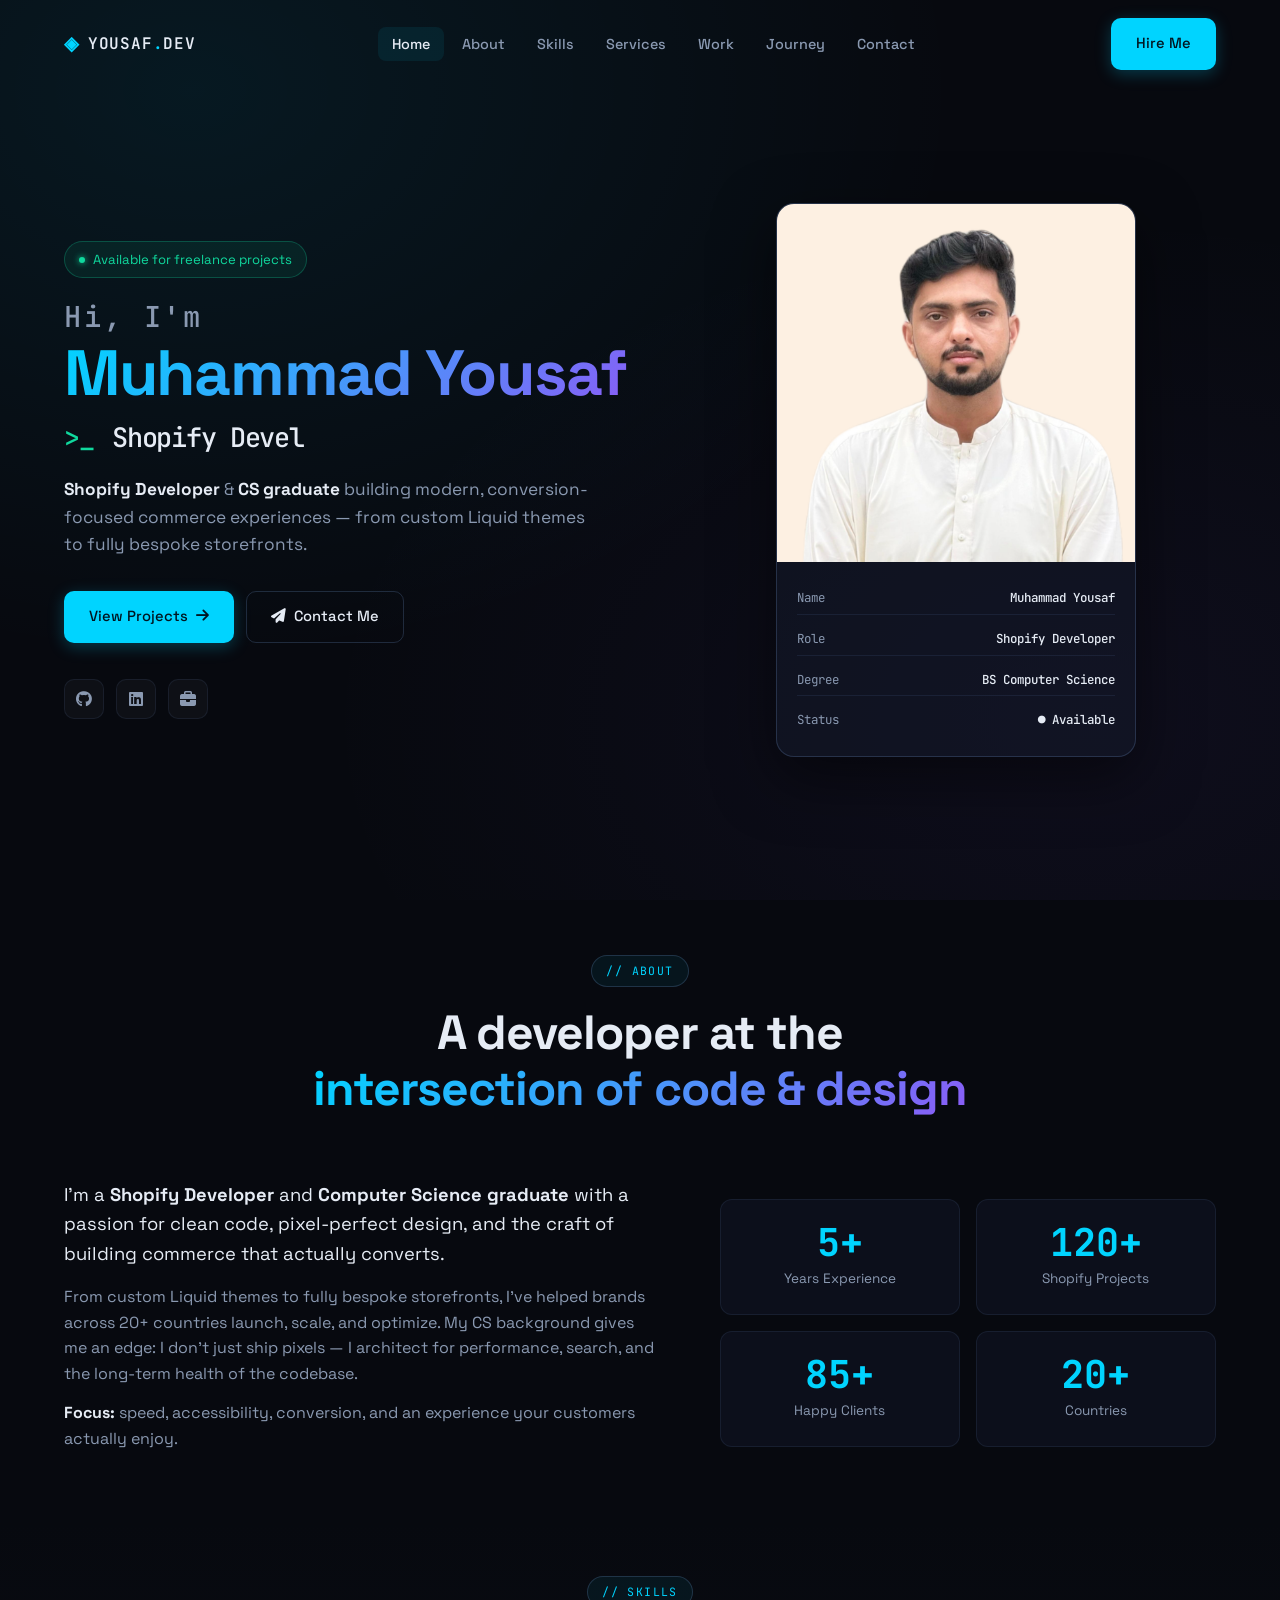
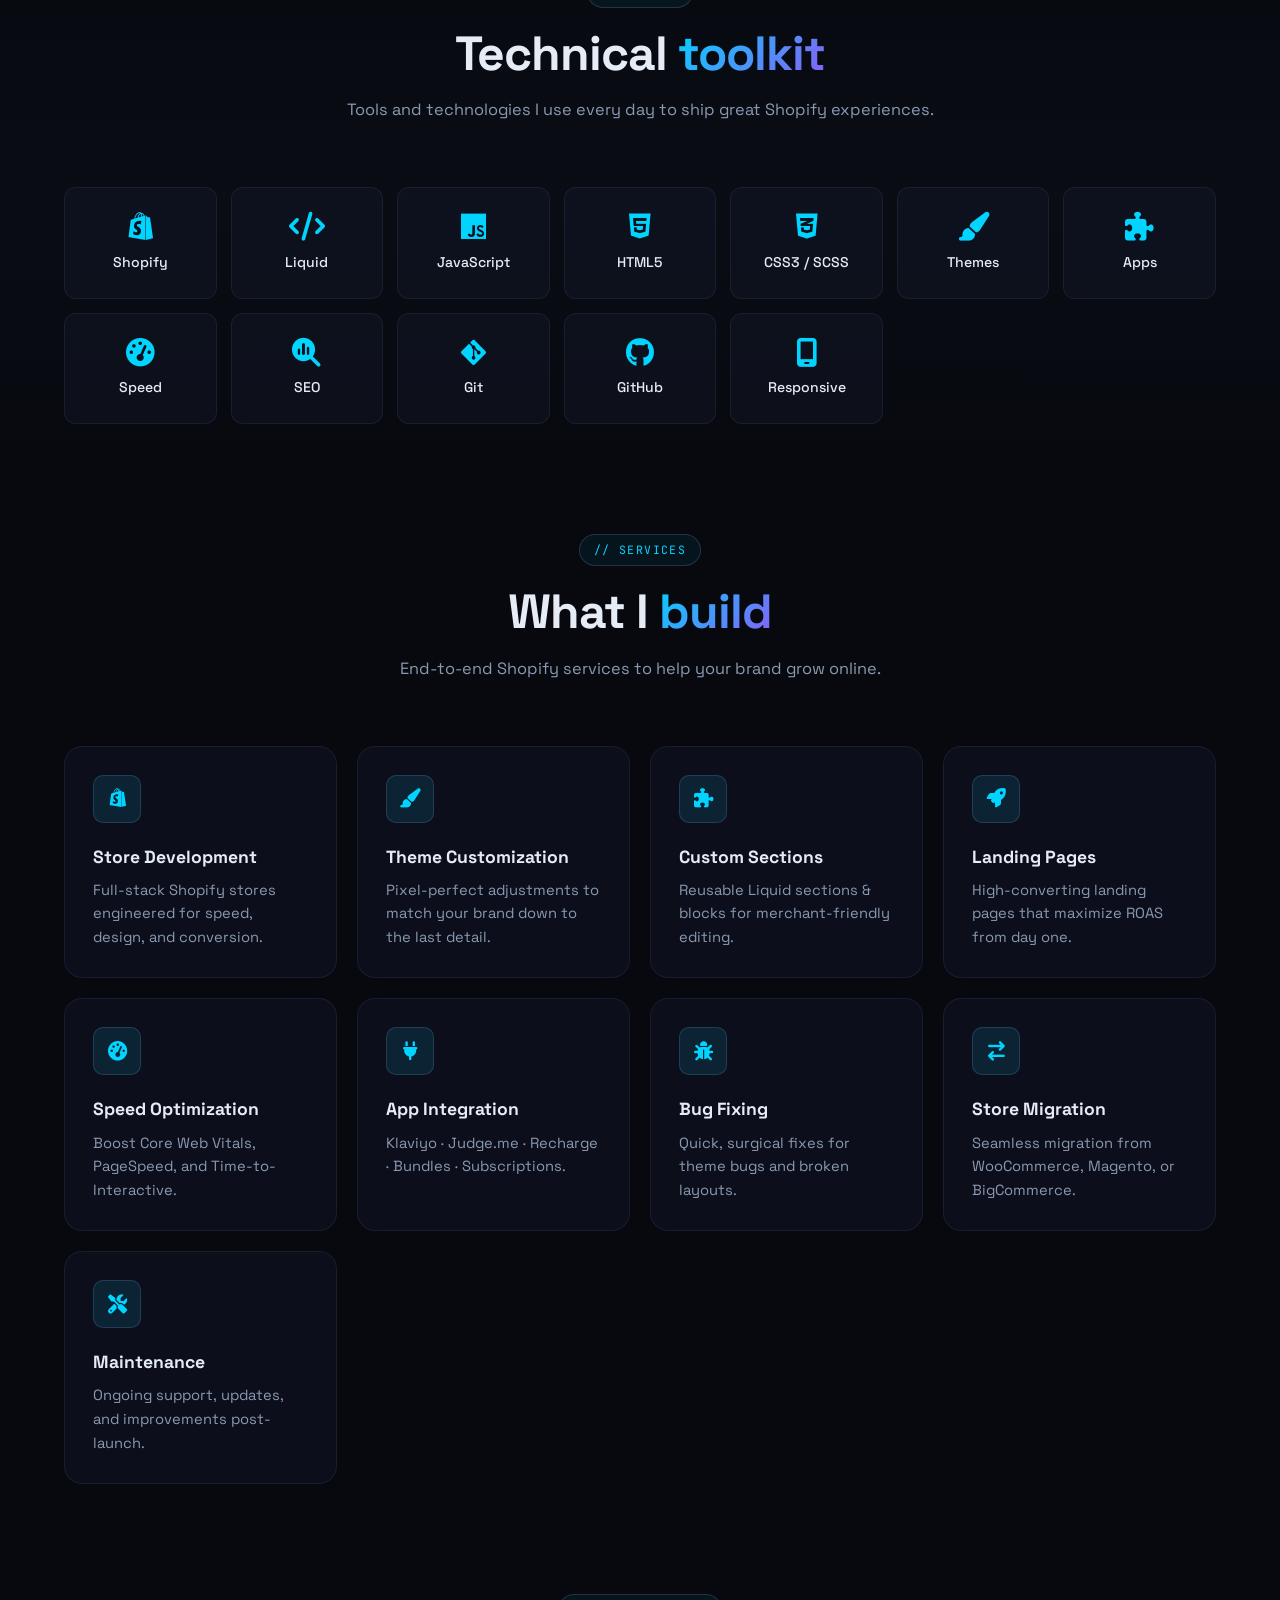
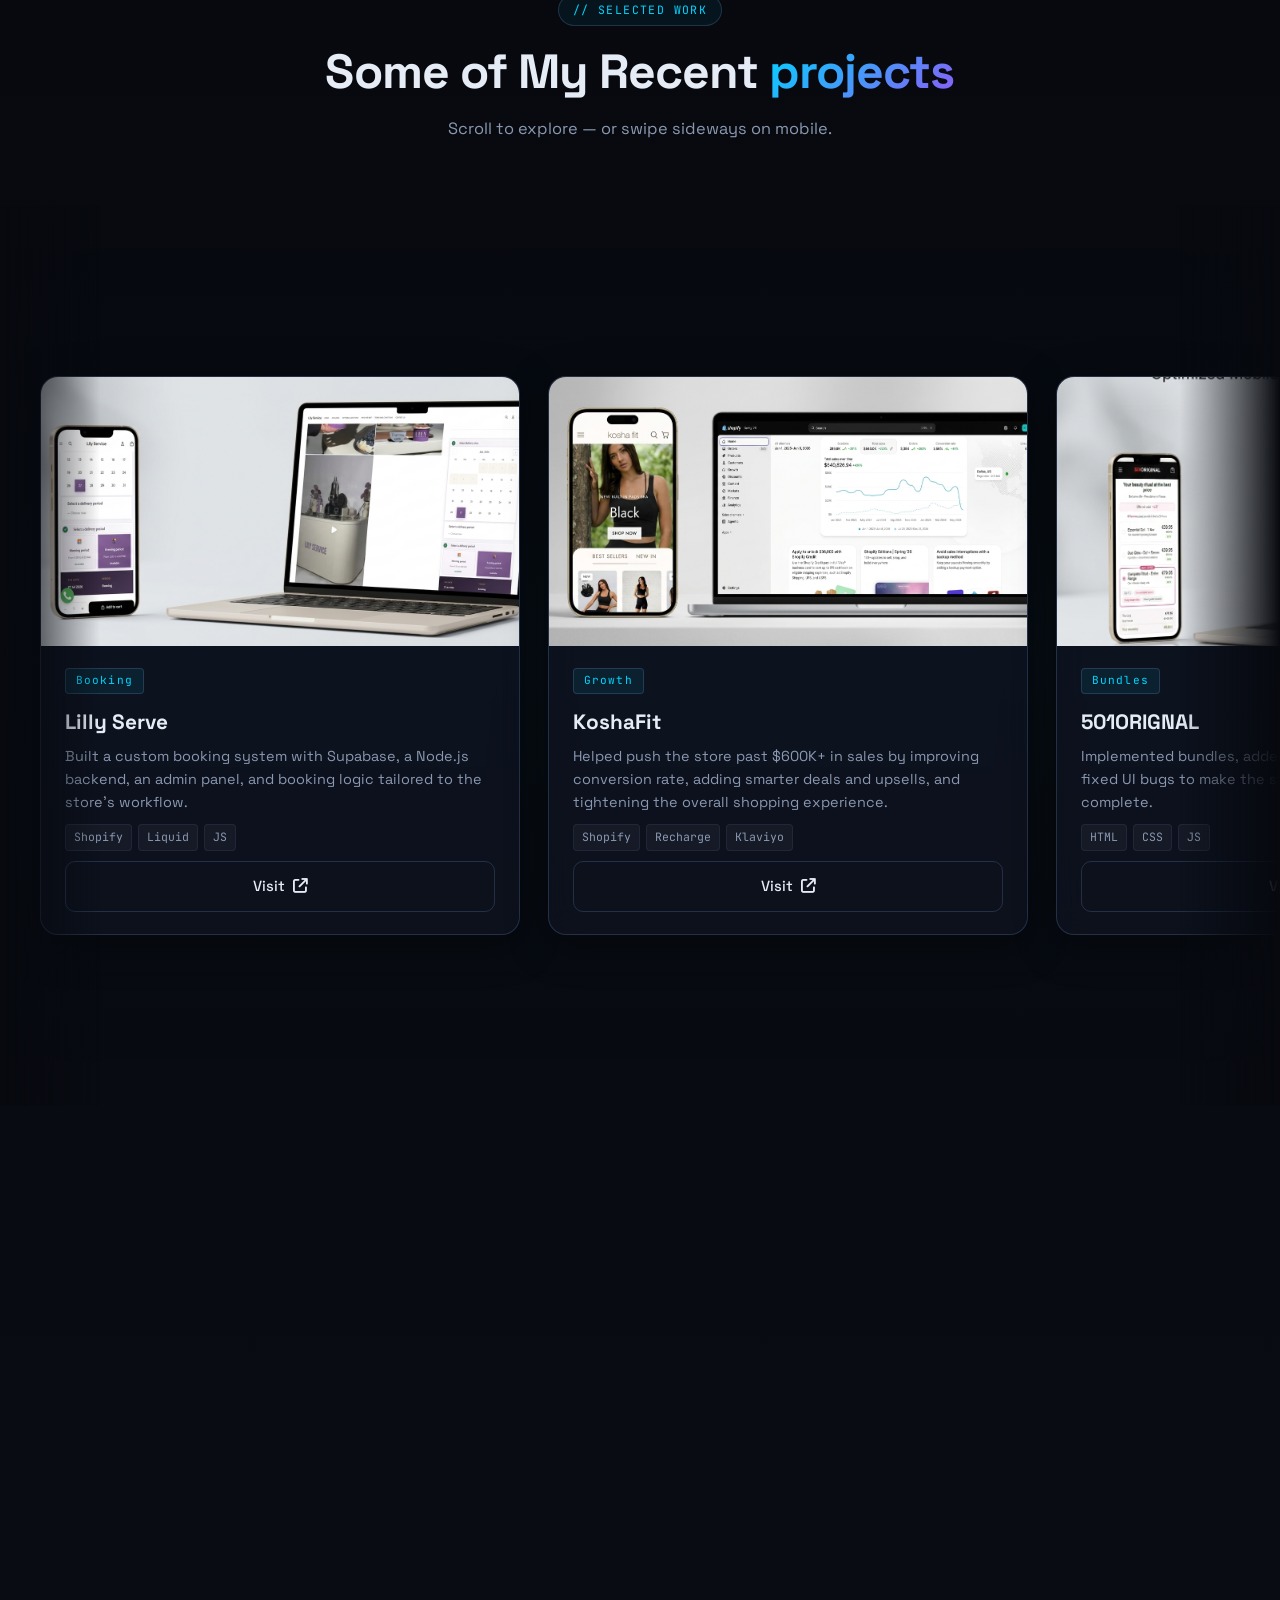
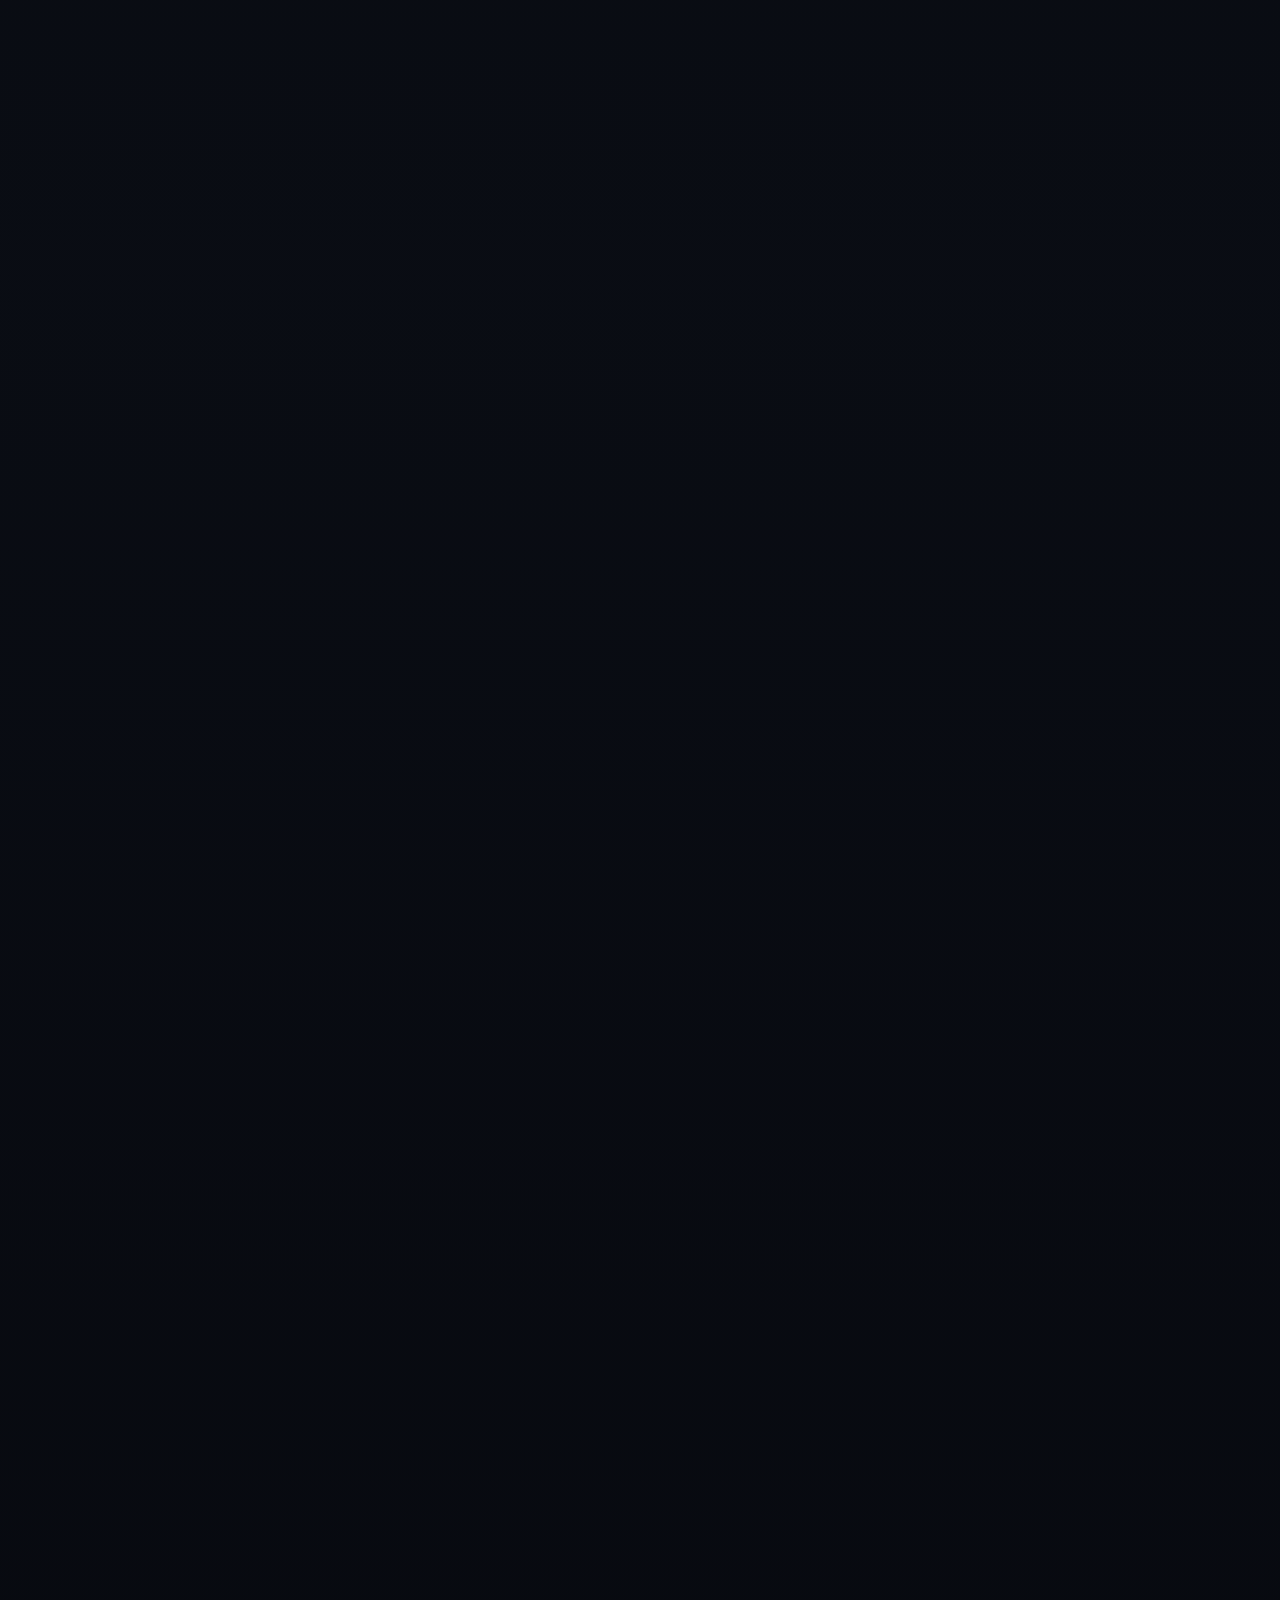
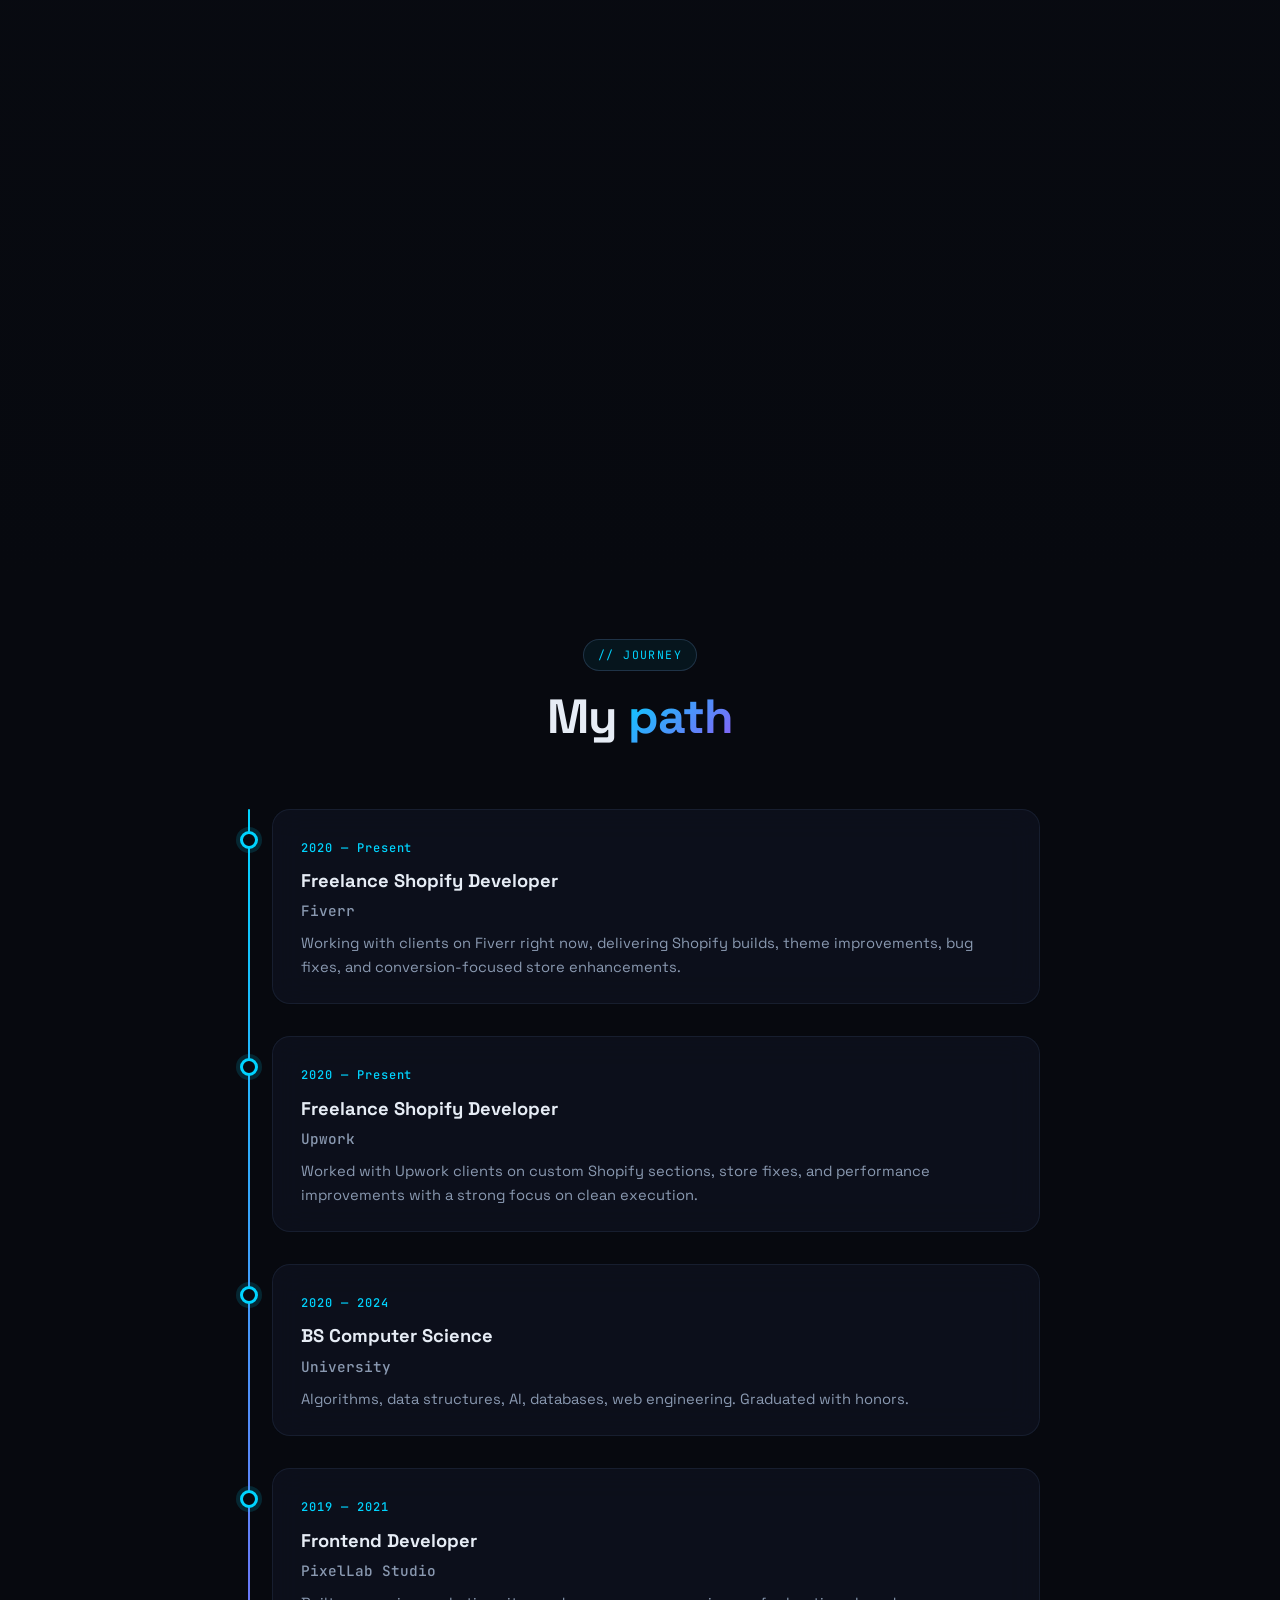
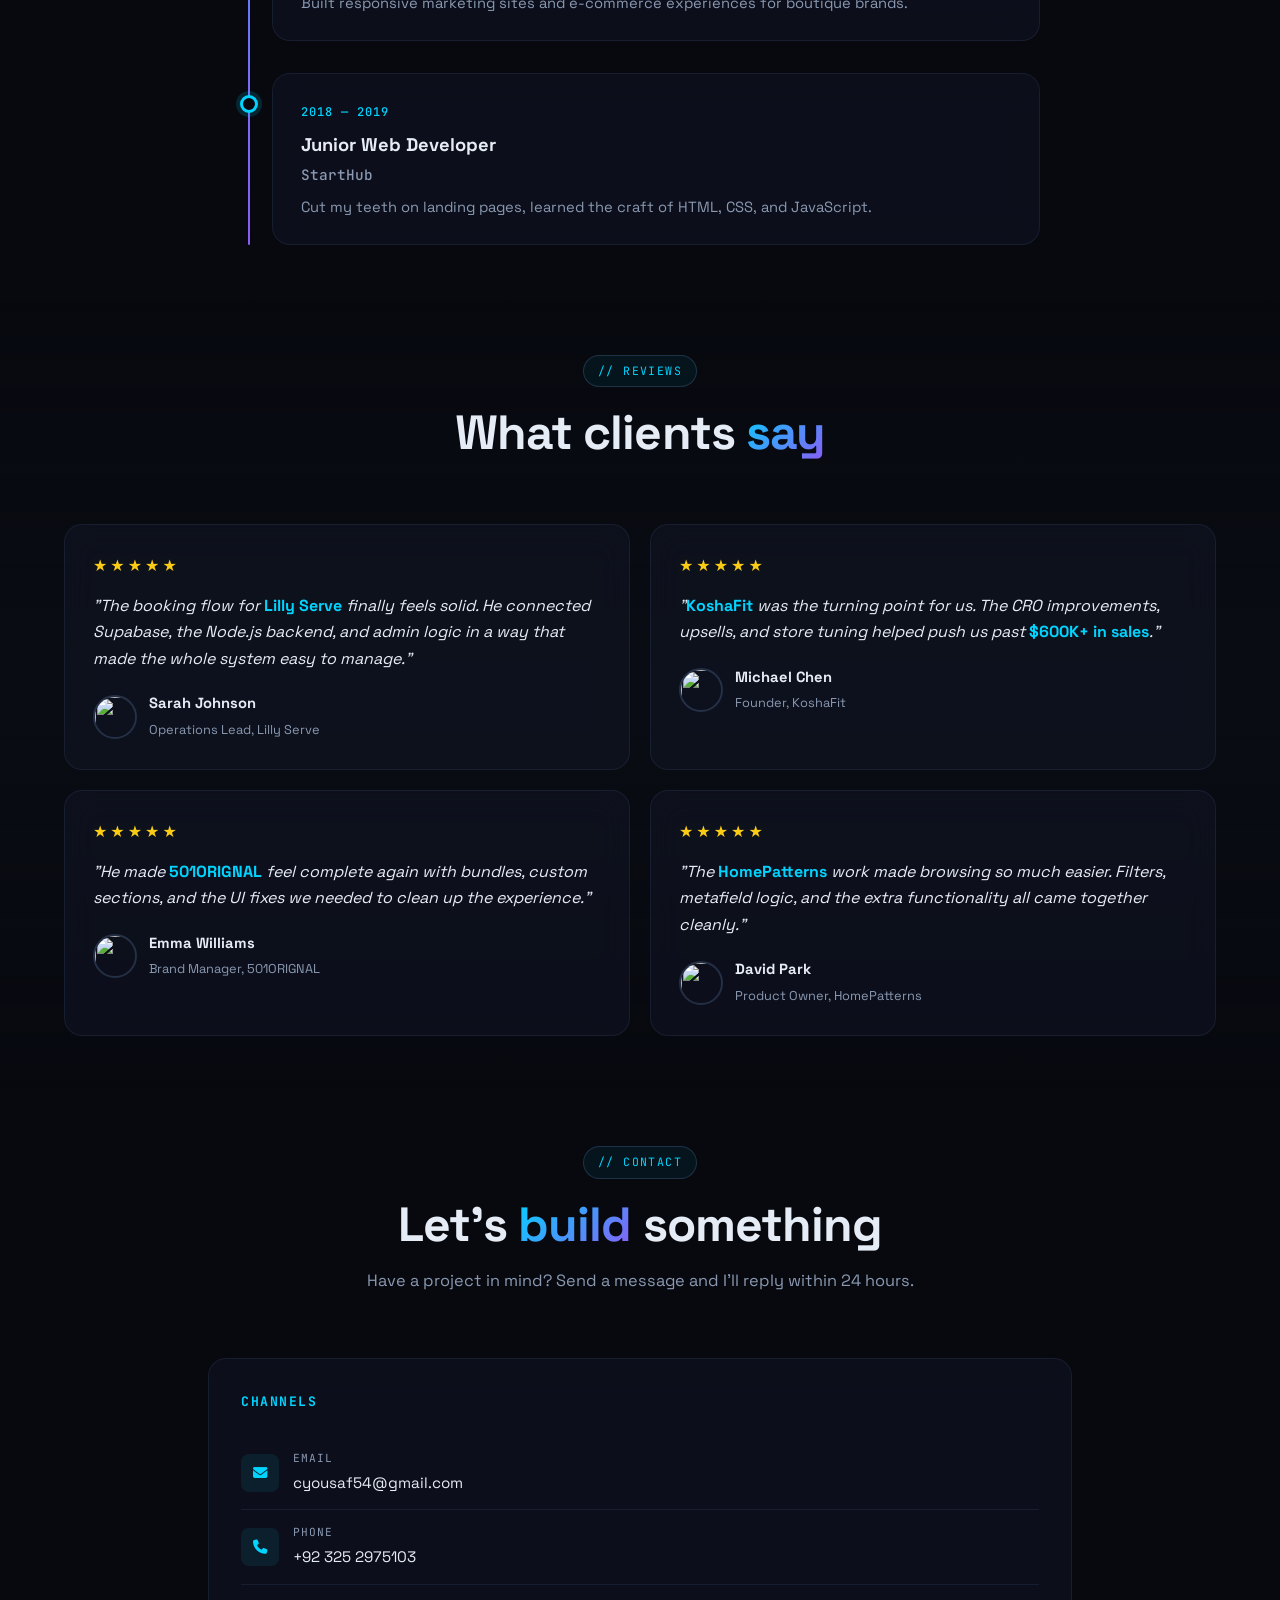
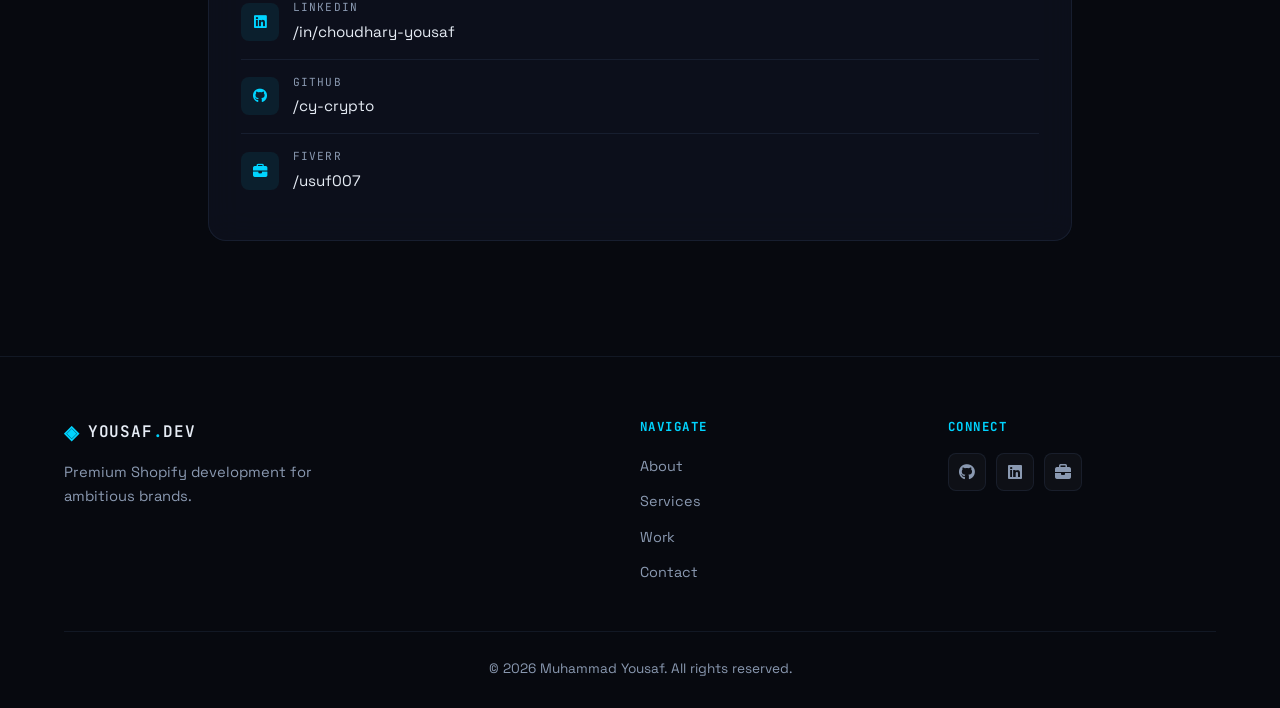
==== index.html @ 3dbdf940 "Initial portfolio site" ====
<!DOCTYPE html>
<html lang="en" data-theme="dark">
<head>
  <meta charset="UTF-8" />
  <meta name="viewport" content="width=device-width, initial-scale=1.0" />
  <meta name="theme-color" content="#07090f" />
  <meta name="description" content="Muhammad Yousaf — Shopify Developer & Computer Science graduate. Premium Shopify stores, custom themes, and conversion-focused commerce." />
  <title>Muhammad Yousaf — Shopify Developer</title>

  <link rel="preconnect" href="https://fonts.googleapis.com" />
  <link rel="preconnect" href="https://fonts.gstatic.com" crossorigin />
  <link rel="preconnect" href="https://cdnjs.cloudflare.com" crossorigin />

  <link href="https://fonts.googleapis.com/css2?family=Space+Grotesk:wght@400;500;600;700&family=JetBrains+Mono:wght@400;500&display=swap" rel="stylesheet" />
  <link rel="stylesheet" href="https://cdnjs.cloudflare.com/ajax/libs/font-awesome/6.5.1/css/all.min.css" />

  <link rel="stylesheet" href="style.css" />
</head>
<body>

  <!-- Loader -->
  <div class="loader" id="loader">
    <div class="loader-mark">◈</div>
  </div>

  <!-- Navbar -->
  <header class="navbar" id="navbar">
    <div class="container nav-container">
      <a href="#home" class="logo">
        <span class="logo-mark">◈</span>
        <span class="logo-text">YOUSAF<span class="logo-dot">.</span>DEV</span>
      </a>

      <nav>
        <ul class="nav-links" id="navLinks">
          <li><a href="#home" class="nav-link active">Home</a></li>
          <li><a href="#about" class="nav-link">About</a></li>
          <li><a href="#skills" class="nav-link">Skills</a></li>
          <li><a href="#services" class="nav-link">Services</a></li>
          <li><a href="#work" class="nav-link">Work</a></li>
          <li><a href="#journey" class="nav-link">Journey</a></li>
          <li><a href="#contact" class="nav-link">Contact</a></li>
        </ul>
      </nav>

      <div class="nav-actions">
        <a href="#contact" class="btn btn-primary hide-mobile">Hire Me</a>
        <button class="hamburger" id="hamburger" aria-label="Toggle menu">
          <span></span><span></span><span></span>
        </button>
      </div>
    </div>
  </header>

  <!-- Hero -->
  <section class="hero" id="home">
    <div class="container hero-grid">
      <div class="hero-content">
        <span class="chip">
          <span class="pulse-dot"></span> Available for freelance projects
        </span>

        <h1 class="hero-title">
          <span class="hero-eyebrow">Hi, I'm</span>
          <span class="hero-name gradient-text">Muhammad Yousaf</span>
          <span class="hero-typed">
            <span class="typed-prefix">&gt;_</span>
            <span id="typed" class="typed"></span>
          </span>
        </h1>

        <p class="hero-desc">
          <strong>Shopify Developer</strong> &amp; <strong>CS graduate</strong> building
          modern, conversion-focused commerce experiences — from custom Liquid themes
          to fully bespoke storefronts.
        </p>

        <div class="hero-buttons">
          <a href="#work" class="btn btn-primary">
            View Projects <i class="fas fa-arrow-right"></i>
          </a>
          <a href="#contact" class="btn btn-ghost">
            <i class="fas fa-paper-plane"></i> Contact Me
          </a>
        </div>

        <div class="hero-socials">
          <a href="https://github.com/cy-crypto" target="_blank" rel="noopener" aria-label="GitHub"><i class="fab fa-github"></i></a>
          <a href="https://www.linkedin.com/in/choudhary-yousaf/" target="_blank" rel="noopener" aria-label="LinkedIn"><i class="fab fa-linkedin"></i></a>
          <a href="https://www.fiverr.com/users/usuf007/" target="_blank" rel="noopener" aria-label="Fiverr"><i class="fas fa-briefcase"></i></a>
        </div>
      </div>

      <div class="hero-visual">
        <div class="hero-card">
          <div class="hero-card-frame">
            <img src="./profile-pic (1).png" alt="Muhammad Yousaf" />
          </div>
          <div class="hero-card-data">
            <div class="data-row"><span>Name</span><span>Muhammad Yousaf</span></div>
            <div class="data-row"><span>Role</span><span>Shopify Developer</span></div>
            <div class="data-row"><span>Degree</span><span>BS Computer Science</span></div>
            <div class="data-row"><span>Status</span><span class="text-accent">● Available</span></div>
          </div>
        </div>
      </div>
    </div>
  </section>

  <!-- About -->
  <section class="section" id="about">
    <div class="container">
      <div class="section-head reveal">
        <span class="eyebrow">// About</span>
        <h2 class="section-title">A developer at the<br><span class="gradient-text">intersection of code &amp; design</span></h2>
      </div>

      <div class="about-grid">
        <div class="about-content reveal">
          <p class="lead">
            I'm a <strong>Shopify Developer</strong> and <strong>Computer Science graduate</strong>
            with a passion for clean code, pixel-perfect design, and the craft of building
            commerce that actually converts.
          </p>
          <p>
            From custom Liquid themes to fully bespoke storefronts, I've helped brands
            across 20+ countries launch, scale, and optimize. My CS background gives me
            an edge: I don't just ship pixels — I architect for performance, search,
            and the long-term health of the codebase.
          </p>
          <p>
            <strong>Focus:</strong> speed, accessibility, conversion, and an experience
            your customers actually enjoy.
          </p>
        </div>

        <div class="about-stats reveal">
          <div class="stat-card">
            <div class="stat-num"><span class="counter" data-target="5">0</span>+</div>
            <div class="stat-label">Years Experience</div>
          </div>
          <div class="stat-card">
            <div class="stat-num"><span class="counter" data-target="120">0</span>+</div>
            <div class="stat-label">Shopify Projects</div>
          </div>
          <div class="stat-card">
            <div class="stat-num"><span class="counter" data-target="85">0</span>+</div>
            <div class="stat-label">Happy Clients</div>
          </div>
          <div class="stat-card">
            <div class="stat-num"><span class="counter" data-target="20">0</span>+</div>
            <div class="stat-label">Countries</div>
          </div>
        </div>
      </div>
    </div>
  </section>

  <!-- Skills -->
  <section class="section section-alt" id="skills">
    <div class="container">
      <div class="section-head reveal">
        <span class="eyebrow">// Skills</span>
        <h2 class="section-title">Technical <span class="gradient-text">toolkit</span></h2>
        <p class="section-sub">Tools and technologies I use every day to ship great Shopify experiences.</p>
      </div>

      <div class="skills-grid">
        <div class="skill-card reveal"><i class="fab fa-shopify"></i><span>Shopify</span></div>
        <div class="skill-card reveal"><i class="fas fa-code"></i><span>Liquid</span></div>
        <div class="skill-card reveal"><i class="fab fa-js"></i><span>JavaScript</span></div>
        <div class="skill-card reveal"><i class="fab fa-html5"></i><span>HTML5</span></div>
        <div class="skill-card reveal"><i class="fab fa-css3-alt"></i><span>CSS3 / SCSS</span></div>
        <div class="skill-card reveal"><i class="fas fa-paintbrush"></i><span>Themes</span></div>
        <div class="skill-card reveal"><i class="fas fa-puzzle-piece"></i><span>Apps</span></div>
        <div class="skill-card reveal"><i class="fas fa-gauge-high"></i><span>Speed</span></div>
        <div class="skill-card reveal"><i class="fas fa-magnifying-glass-chart"></i><span>SEO</span></div>
        <div class="skill-card reveal"><i class="fab fa-git-alt"></i><span>Git</span></div>
        <div class="skill-card reveal"><i class="fab fa-github"></i><span>GitHub</span></div>
        <div class="skill-card reveal"><i class="fas fa-mobile-screen"></i><span>Responsive</span></div>
      </div>
    </div>
  </section>

  <!-- Services -->
  <section class="section" id="services">
    <div class="container">
      <div class="section-head reveal">
        <span class="eyebrow">// Services</span>
        <h2 class="section-title">What I <span class="gradient-text">build</span></h2>
        <p class="section-sub">End-to-end Shopify services to help your brand grow online.</p>
      </div>

      <div class="services-grid">
        <div class="service-card glass-card reveal">
          <div class="service-icon"><i class="fab fa-shopify"></i></div>
          <h3>Store Development</h3>
          <p>Full-stack Shopify stores engineered for speed, design, and conversion.</p>
        </div>
        <div class="service-card glass-card reveal">
          <div class="service-icon"><i class="fas fa-paintbrush"></i></div>
          <h3>Theme Customization</h3>
          <p>Pixel-perfect adjustments to match your brand down to the last detail.</p>
        </div>
        <div class="service-card glass-card reveal">
          <div class="service-icon"><i class="fas fa-puzzle-piece"></i></div>
          <h3>Custom Sections</h3>
          <p>Reusable Liquid sections &amp; blocks for merchant-friendly editing.</p>
        </div>
        <div class="service-card glass-card reveal">
          <div class="service-icon"><i class="fas fa-rocket"></i></div>
          <h3>Landing Pages</h3>
          <p>High-converting landing pages that maximize ROAS from day one.</p>
        </div>
        <div class="service-card glass-card reveal">
          <div class="service-icon"><i class="fas fa-gauge-high"></i></div>
          <h3>Speed Optimization</h3>
          <p>Boost Core Web Vitals, PageSpeed, and Time-to-Interactive.</p>
        </div>
        <div class="service-card glass-card reveal">
          <div class="service-icon"><i class="fas fa-plug"></i></div>
          <h3>App Integration</h3>
          <p>Klaviyo · Judge.me · Recharge · Bundles · Subscriptions.</p>
        </div>
        <div class="service-card glass-card reveal">
          <div class="service-icon"><i class="fas fa-bug"></i></div>
          <h3>Bug Fixing</h3>
          <p>Quick, surgical fixes for theme bugs and broken layouts.</p>
        </div>
        <div class="service-card glass-card reveal">
          <div class="service-icon"><i class="fas fa-arrow-right-arrow-left"></i></div>
          <h3>Store Migration</h3>
          <p>Seamless migration from WooCommerce, Magento, or BigCommerce.</p>
        </div>
        <div class="service-card glass-card reveal">
          <div class="service-icon"><i class="fas fa-screwdriver-wrench"></i></div>
          <h3>Maintenance</h3>
          <p>Ongoing support, updates, and improvements post-launch.</p>
        </div>
      </div>
    </div>
  </section>

  <!-- Work — pinned horizontal scroll -->
  <section class="section section-alt work-section" id="work">
    <div class="container">
      <div class="section-head reveal">
        <span class="eyebrow">// Selected Work</span>
        <h2 class="section-title"> Some of My Recent <span class="gradient-text">projects</span></h2>
        <p class="section-sub">Scroll to explore — or swipe sideways on mobile.</p>
      </div>
    </div>

    <div class="work-pin" id="workPin">
      <div class="work-track" id="workTrack">
        <article class="work-card">
          <div class="work-media">
            <img src="./Lilly Serve.png" alt="Lilly Serve" />
          </div>
          <div class="work-meta">
            <span class="work-tag">Booking</span>
            <h3>Lilly Serve</h3>
            <p>Built a custom booking system with Supabase, a Node.js backend, an admin panel, and booking logic tailored to the store's workflow.</p>
            <div class="work-stack"><span>Shopify</span><span>Liquid</span><span>JS</span></div>
            <a href="#" class="btn btn-ghost btn-full">Visit <i class="fas fa-arrow-up-right-from-square" aria-hidden="true"></i></a>
          </div>
        </article>

        <article class="work-card">
          <div class="work-media">
            <img src="./KoshaFit.png" alt="KoshaFit" />
          </div>
          <div class="work-meta">
            <span class="work-tag">Growth</span>
            <h3>KoshaFit</h3>
            <p>Helped push the store past $600K+ in sales by improving conversion rate, adding smarter deals and upsells, and tightening the overall shopping experience.</p>
            <div class="work-stack"><span>Shopify</span><span>Recharge</span><span>Klaviyo</span></div>
            <a href="#" class="btn btn-ghost btn-full">Visit <i class="fas fa-arrow-up-right-from-square" aria-hidden="true"></i></a>
          </div>
        </article>

        <article class="work-card">
          <div class="work-media">
            <img src="./501ORIGNAL.png" alt="501ORIGNAL" />
          </div>
          <div class="work-meta">
            <span class="work-tag">Bundles</span>
            <h3>501ORIGNAL</h3>
            <p>Implemented bundles, added a few custom sections, and fixed UI bugs to make the store feel more polished and complete.</p>
            <div class="work-stack"><span>HTML</span><span>CSS</span><span>JS</span></div>
            <a href="#" class="btn btn-ghost btn-full">Visit <i class="fas fa-arrow-up-right-from-square" aria-hidden="true"></i></a>
          </div>
        </article>

        <article class="work-card">
          <div class="work-media">
            <img src="./Cando.png" alt="Cando" />
          </div>
          <div class="work-meta">
            <span class="work-tag">Fixes</span>
            <h3>Cando</h3>
            <p>Fixed functionality bugs across the store and cleaned up the experience so the site behaved properly from page to page.</p>
            <div class="work-stack"><span>Shopify</span><span>Liquid</span><span>SCSS</span></div>
            <a href="#" class="btn btn-ghost btn-full">Visit <i class="fas fa-arrow-up-right-from-square" aria-hidden="true"></i></a>
          </div>
        </article>

        <article class="work-card">
          <div class="work-media">
            <img src="./HIDR.png" alt="HIDR" />
          </div>
          <div class="work-meta">
            <span class="work-tag">Store Design</span>
            <h3>HIDR</h3>
            <p>Designed the complete store from the ground up, focusing on structure, visual balance, and a clean shopping flow.</p>
            <div class="work-stack"><span>HTML</span><span>CSS</span><span>GSAP</span></div>
            <a href="#" class="btn btn-ghost btn-full">Visit <i class="fas fa-arrow-up-right-from-square" aria-hidden="true"></i></a>
          </div>
        </article>

        <article class="work-card">
          <div class="work-media">
            <img src="./HomePatterns.png" alt="HomePatterns" />
          </div>
          <div class="work-meta">
            <span class="work-tag">Metafields</span>
            <h3>HomePatterns</h3>
            <p>Added filters, custom metafield-driven logic, and extra functionality to make browsing easier and the storefront more useful.</p>
            <div class="work-stack"><span>Shopify</span><span>Liquid</span><span>Alpine</span></div>
            <a href="#" class="btn btn-ghost btn-full">Visit <i class="fas fa-arrow-up-right-from-square" aria-hidden="true"></i></a>
          </div>
        </article>
      </div>
    </div>
  </section>

  <!-- Journey -->
  <section class="section" id="journey">
    <div class="container">
      <div class="section-head reveal">
        <span class="eyebrow">// Journey</span>
        <h2 class="section-title">My <span class="gradient-text">path</span></h2>
      </div>

      <div class="timeline">
        <div class="timeline-track" aria-hidden="true"></div>

        <div class="timeline-item reveal">
          <div class="timeline-dot"></div>
          <div class="timeline-content">
            <span class="timeline-date">2020 — Present</span>
            <h3>Freelance Shopify Developer</h3>
            <h4>Fiverr</h4>
            <p>Working with clients on Fiverr right now, delivering Shopify builds, theme improvements, bug fixes, and conversion-focused store enhancements.</p>
          </div>
        </div>

        <div class="timeline-item reveal">
          <div class="timeline-dot"></div>
          <div class="timeline-content">
            <span class="timeline-date">2020 — Present</span>
            <h3>Freelance Shopify Developer</h3>
            <h4>Upwork</h4>
            <p>Worked with Upwork clients on custom Shopify sections, store fixes, and performance improvements with a strong focus on clean execution.</p>
          </div>
        </div>

        <div class="timeline-item reveal">
          <div class="timeline-dot"></div>
          <div class="timeline-content">
            <span class="timeline-date">2020 — 2024</span>
            <h3>BS Computer Science</h3>
            <h4>University</h4>
            <p>Algorithms, data structures, AI, databases, web engineering. Graduated with honors.</p>
          </div>
        </div>

        <div class="timeline-item reveal">
          <div class="timeline-dot"></div>
          <div class="timeline-content">
            <span class="timeline-date">2019 — 2021</span>
            <h3>Frontend Developer</h3>
            <h4>PixelLab Studio</h4>
            <p>Built responsive marketing sites and e-commerce experiences for boutique brands.</p>
          </div>
        </div>

        <div class="timeline-item reveal">
          <div class="timeline-dot"></div>
          <div class="timeline-content">
            <span class="timeline-date">2018 — 2019</span>
            <h3>Junior Web Developer</h3>
            <h4>StartHub</h4>
            <p>Cut my teeth on landing pages, learned the craft of HTML, CSS, and JavaScript.</p>
          </div>
        </div>
      </div>
    </div>
  </section>

  <!-- Reviews -->
  <section class="section section-alt" id="reviews">
    <div class="container">
      <div class="section-head reveal">
        <span class="eyebrow">// Reviews</span>
        <h2 class="section-title">What clients <span class="gradient-text">say</span></h2>
      </div>

      <div class="reviews-grid">
        <div class="review-card glass-card reveal">
          <div class="review-stars">★★★★★</div>
          <p>"The booking flow for <strong>Lilly Serve</strong> finally feels solid. He connected Supabase, the Node.js backend, and admin logic in a way that made the whole system easy to manage."</p>
          <div class="review-author">
            <img src="https://i.pravatar.cc/100?img=12" alt="" />
            <div><strong>Sarah Johnson</strong><span>Operations Lead, Lilly Serve</span></div>
          </div>
        </div>

        <div class="review-card glass-card reveal">
          <div class="review-stars">★★★★★</div>
          <p>"<strong>KoshaFit</strong> was the turning point for us. The CRO improvements, upsells, and store tuning helped push us past <strong>$600K+ in sales</strong>."</p>
          <div class="review-author">
            <img src="https://i.pravatar.cc/100?img=32" alt="" />
            <div><strong>Michael Chen</strong><span>Founder, KoshaFit</span></div>
          </div>
        </div>

        <div class="review-card glass-card reveal">
          <div class="review-stars">★★★★★</div>
          <p>"He made <strong>501ORIGNAL</strong> feel complete again with bundles, custom sections, and the UI fixes we needed to clean up the experience."</p>
          <div class="review-author">
            <img src="https://i.pravatar.cc/100?img=47" alt="" />
            <div><strong>Emma Williams</strong><span>Brand Manager, 501ORIGNAL</span></div>
          </div>
        </div>

        <div class="review-card glass-card reveal">
          <div class="review-stars">★★★★★</div>
          <p>"The <strong>HomePatterns</strong> work made browsing so much easier. Filters, metafield logic, and the extra functionality all came together cleanly."</p>
          <div class="review-author">
            <img src="https://i.pravatar.cc/100?img=68" alt="" />
            <div><strong>David Park</strong><span>Product Owner, HomePatterns</span></div>
          </div>
        </div>
      </div>
    </div>
  </section>

  <!-- Contact -->
  <section class="section" id="contact">
    <div class="container">
      <div class="section-head reveal">
        <span class="eyebrow">// Contact</span>
        <h2 class="section-title">Let's <span class="gradient-text">build</span> something</h2>
        <p class="section-sub">Have a project in mind? Send a message and I'll reply within 24 hours.</p>
      </div>

      <div class="contact-grid">
        <div class="contact-info glass-card reveal">
          <h3>Channels</h3>
          <ul class="contact-list">
            <li>
              <i class="fas fa-envelope"></i>
              <div><span>Email</span><a href="mailto:cyousaf54@gmail.com">cyousaf54@gmail.com</a></div>
            </li>
            <li>
              <i class="fas fa-phone"></i>
              <div><span>Phone</span><a href="tel:+923252975103">+92 325 2975103</a></div>
            </li>
            <li>
              <i class="fab fa-linkedin"></i>
              <div><span>LinkedIn</span><a href="https://www.linkedin.com/in/choudhary-yousaf/" target="_blank" rel="noopener">/in/choudhary-yousaf</a></div>
            </li>
            <li>
              <i class="fab fa-github"></i>
              <div><span>GitHub</span><a href="https://github.com/cy-crypto" target="_blank" rel="noopener">/cy-crypto</a></div>
            </li>
            <li>
              <i class="fas fa-briefcase"></i>
              <div><span>Fiverr</span><a href="https://www.fiverr.com/users/usuf007/" target="_blank" rel="noopener">/usuf007</a></div>
            </li>
          </ul>
        </div>
      </div>
    </div>
  </section>

  <!-- Footer -->
  <footer class="footer">
    <div class="container">
      <div class="footer-grid">
        <div>
          <a href="#home" class="logo">
            <span class="logo-mark">◈</span>
            <span class="logo-text">YOUSAF<span class="logo-dot">.</span>DEV</span>
          </a>
          <p class="footer-tag">Premium Shopify development for ambitious brands.</p>
        </div>
        <div>
          <h4>Navigate</h4>
          <ul class="footer-links">
            <li><a href="#about">About</a></li>
            <li><a href="#services">Services</a></li>
            <li><a href="#work">Work</a></li>
            <li><a href="#contact">Contact</a></li>
          </ul>
        </div>
        <div>
          <h4>Connect</h4>
          <div class="social-icons">
            <a href="https://github.com/cy-crypto" target="_blank" rel="noopener" aria-label="GitHub"><i class="fab fa-github"></i></a>
            <a href="https://www.linkedin.com/in/choudhary-yousaf/" target="_blank" rel="noopener" aria-label="LinkedIn"><i class="fab fa-linkedin"></i></a>
            <a href="https://www.fiverr.com/users/usuf007/" target="_blank" rel="noopener" aria-label="Fiverr"><i class="fas fa-briefcase"></i></a>
          </div>
        </div>
      </div>
      <div class="copyright">
        <p>© <span id="year"></span> Muhammad Yousaf. All rights reserved.</p>
      </div>
    </div>
  </footer>

  <button class="back-to-top" id="backToTop" aria-label="Back to top">
    <i class="fas fa-arrow-up"></i>
  </button>

  <script src="script.js" defer></script>
</body>
</html>
---- style.css ----
/* ==========================================================
   Portfolio — minimal, dark, focused
   Responsive: 1440 / 1200 / 1024 / 768 / 480 / 360
   ========================================================== */

:root {
  --bg: #07090f;
  --bg-2: #0c1018;
  --card: rgba(20, 26, 42, 0.55);
  --card-glass: rgba(20, 26, 42, 0.45);
  --border: rgba(120, 160, 220, 0.10);
  --border-bright: rgba(120, 160, 220, 0.22);
  --text: #e6ecf5;
  --muted: #8a99b1;
  --dim: #5a6678;
  --primary: #00d4ff;
  --primary-2: #8b5cf6;
  --accent: #10d99e;
  --gradient: linear-gradient(135deg, #00d4ff 0%, #8b5cf6 100%);
  --shadow-sm: 0 2px 12px rgba(0, 0, 0, 0.3);
  --shadow-md: 0 10px 40px rgba(0, 0, 0, 0.4);
  --shadow-lg: 0 20px 60px rgba(0, 0, 0, 0.5);
  --radius: 12px;
  --radius-lg: 18px;
  --transition: 0.3s ease;
  --ease-out: cubic-bezier(0.16, 1, 0.3, 1);
  --container: 1200px;
  --section-pad: 55px;
  --mono: 'JetBrains Mono', monospace;
  --sans: 'Space Grotesk', system-ui, sans-serif;
}

/* ---------- Reset ---------- */
*, *::before, *::after { margin: 0; padding: 0; box-sizing: border-box; }
html { scroll-behavior: smooth; -webkit-text-size-adjust: 100%; }
body {
  font-family: var(--sans);
  background: var(--bg);
  color: var(--text);
  line-height: 1.6;
  overflow-x: hidden;
  -webkit-font-smoothing: antialiased;
  background-image:
    radial-gradient(at 15% 10%, rgba(0, 212, 255, 0.08) 0px, transparent 50%),
    radial-gradient(at 85% 80%, rgba(139, 92, 246, 0.06) 0px, transparent 50%);
  background-attachment: fixed;
}
img { max-width: 100%; display: block; }
a { color: inherit; text-decoration: none; transition: color var(--transition); }
button { font-family: inherit; border: none; background: none; color: inherit; }
ul { list-style: none; }
input, textarea { font-family: inherit; }

/* ---------- Cursor ---------- */
.cursor { display: none; }
body { cursor: auto; }
a, button, input, textarea, [role="button"] { cursor: pointer; }

/* ---------- Loader ---------- */
.loader {
  position: fixed; inset: 0;
  background: var(--bg);
  display: grid; place-items: center;
  z-index: 9999;
  transition: opacity 0.5s ease, visibility 0.5s ease;
}
.loader.hidden { opacity: 0; visibility: hidden; pointer-events: none; }
.loader-mark {
  font-size: 2.5rem;
  color: var(--primary);
  animation: spin 1.2s linear infinite;
  display: inline-block;
}
@keyframes spin { to { transform: rotate(360deg); } }

/* ---------- Layout ---------- */
.container { width: 100%; max-width: var(--container); margin: 0 auto; padding: 0 24px; }
.section { padding: var(--section-pad) 0; position: relative; }
.section-alt { background: linear-gradient(180deg, transparent, rgba(12, 16, 24, 0.5), transparent); }

.section-head { text-align: center; margin-bottom: 64px; max-width: 720px; margin-left: auto; margin-right: auto; }
.eyebrow {
  display: inline-block;
  padding: 6px 14px;
  font-family: var(--mono);
  font-size: 0.72rem;
  color: var(--primary);
  letter-spacing: 0.12em;
  text-transform: uppercase;
  background: rgba(0, 212, 255, 0.06);
  border: 1px solid var(--border-bright);
  border-radius: 999px;
  margin-bottom: 18px;
}
.section-title { font-size: clamp(2rem, 4vw, 3rem); font-weight: 700; line-height: 1.15; letter-spacing: -0.02em; }
.section-sub { color: var(--muted); margin-top: 16px; font-size: 1.02rem; }

.gradient-text {
  background: var(--gradient);
  -webkit-background-clip: text;
  -webkit-text-fill-color: transparent;
  background-clip: text;
}
.text-accent { color: var(--accent); }

/* ---------- Buttons ---------- */
.btn {
  display: inline-flex; align-items: center; gap: 8px;
  padding: 13px 24px;
  border-radius: 10px;
  font-weight: 500;
  font-size: 0.92rem;
  transition: all var(--transition);
  border: 1px solid transparent;
  white-space: nowrap;
}
.btn-primary {
  background: var(--primary);
  color: #001520;
  box-shadow: 0 4px 16px rgba(0, 212, 255, 0.25);
}
.btn-primary:hover { background: #1ee0ff; transform: translateY(-1px); box-shadow: 0 8px 24px rgba(0, 212, 255, 0.35); }
.btn-ghost {
  background: transparent;
  border-color: var(--border-bright);
  color: var(--text);
}
.btn-ghost:hover { border-color: var(--primary); color: var(--primary); transform: translateY(-1px); }
.btn-full { width: 100%; justify-content: center; }

/* ---------- Glass Card ---------- */
.glass-card {
  background: var(--card-glass);
  backdrop-filter: blur(16px);
  -webkit-backdrop-filter: blur(16px);
  border: 1px solid var(--border);
  border-radius: var(--radius-lg);
}

/* ---------- Navbar ---------- */
.navbar {
  position: fixed; top: 0; left: 0; right: 0;
  z-index: 1000;
  padding: 18px 0;
  transition: all var(--transition);
}
.navbar.scrolled {
  background: rgba(7, 9, 15, 0.85);
  backdrop-filter: blur(16px);
  border-bottom: 1px solid var(--border);
  padding: 12px 0;
}
.nav-container { display: flex; align-items: center; justify-content: space-between; gap: 24px; }
.logo {
  display: flex; align-items: center; gap: 8px;
  font-family: var(--mono);
  font-size: 1rem;
  font-weight: 600;
  letter-spacing: 0.05em;
}
.logo-mark { color: var(--primary); font-size: 1.2rem; }
.logo-text { color: var(--text); }
.logo-dot { color: var(--primary); }

.nav-links { display: flex; gap: 4px; }
.nav-link {
  padding: 8px 14px;
  border-radius: 8px;
  font-size: 0.9rem;
  color: var(--muted);
  font-weight: 500;
  transition: all var(--transition);
}
.nav-link:hover, .nav-link.active { color: var(--text); background: rgba(0, 212, 255, 0.08); }

.nav-actions { display: flex; align-items: center; gap: 12px; }
.hamburger { display: none; flex-direction: column; gap: 5px; padding: 8px; }
.hamburger span { width: 22px; height: 2px; background: var(--text); border-radius: 2px; transition: var(--transition); }
.hamburger.active span:nth-child(1) { transform: translateY(7px) rotate(45deg); }
.hamburger.active span:nth-child(2) { opacity: 0; }
.hamburger.active span:nth-child(3) { transform: translateY(-7px) rotate(-45deg); }

/* ---------- Hero ---------- */
.hero {
  min-height: 100vh;
  display: flex; align-items: center;
  padding: 140px 0 80px;
  position: relative;
}
.hero-grid {
  display: grid;
  grid-template-columns: 1.1fr 1fr;
  gap: 60px;
  align-items: center;
}
.chip {
  display: inline-flex; align-items: center; gap: 8px;
  padding: 7px 14px;
  background: rgba(16, 217, 158, 0.08);
  border: 1px solid rgba(16, 217, 158, 0.25);
  border-radius: 999px;
  font-size: 0.82rem;
  color: var(--accent);
  margin-bottom: 24px;
}
.pulse-dot {
  width: 6px; height: 6px;
  background: var(--accent);
  border-radius: 50%;
  box-shadow: 0 0 6px var(--accent);
  animation: pulse 1.8s infinite;
}
@keyframes pulse { 0%, 100% { opacity: 1; } 50% { opacity: 0.4; } }

.hero-title {
  font-size: clamp(2.4rem, 5vw, 4rem);
  font-weight: 700;
  line-height: 1.1;
  letter-spacing: -0.02em;
  margin-bottom: 24px;
}
.hero-eyebrow { display: block; font-size: 0.45em; color: var(--muted); font-family: var(--mono); letter-spacing: 0.1em; font-weight: 500; margin-bottom: 4px; }
.hero-name { display: block; }
.hero-typed {
  display: block;
  font-family: var(--mono);
  font-size: 0.42em;
  color: var(--primary);
  margin-top: 14px;
  font-weight: 500;
}
.typed-prefix { color: var(--accent); margin-right: 4px; }
.typed { color: var(--text); }

.hero-desc { font-size: 1.08rem; color: var(--muted); max-width: 540px; margin-bottom: 32px; }
.hero-desc strong { color: var(--text); }

.hero-buttons { display: flex; gap: 12px; flex-wrap: wrap; margin-bottom: 36px; }
.hero-socials { display: flex; gap: 12px; }
.hero-socials a {
  width: 40px; height: 40px;
  display: grid; place-items: center;
  border-radius: 10px;
  background: rgba(255, 255, 255, 0.03);
  border: 1px solid var(--border);
  font-size: 1rem;
  color: var(--muted);
  transition: all var(--transition);
}
.hero-socials a:hover { color: var(--primary); border-color: var(--primary); transform: translateY(-2px); }

/* Hero card */
.hero-visual { display: grid; place-items: center; }
.hero-card {
  width: 100%; max-width: 360px;
  background: var(--card);
  border: 1px solid var(--border-bright);
  border-radius: var(--radius-lg);
  overflow: hidden;
  box-shadow: var(--shadow-lg);
}
.hero-card-frame {
  aspect-ratio: 1;
  overflow: hidden;
  background: var(--bg-2);
}
.hero-card-frame img { width: 100%; height: 100%; object-fit: cover; }
.hero-card-data { padding: 20px; display: flex; flex-direction: column; gap: 8px; }
.data-row {
  display: flex; justify-content: space-between;
  font-family: var(--mono);
  font-size: 0.78rem;
  padding: 6px 0;
  border-bottom: 1px solid var(--border);
}
.data-row:last-child { border-bottom: none; }
.data-row span:first-child { color: var(--muted); }
.data-row span:last-child { color: var(--text); font-weight: 500; }

/* ---------- About ---------- */
.about-grid { display: grid; grid-template-columns: 1.2fr 1fr; gap: 60px; align-items: center; }
.about-content .lead { font-size: 1.15rem; color: var(--text); margin-bottom: 16px; }
.about-content p { color: var(--muted); margin-bottom: 14px; }
.about-content strong { color: var(--text); }

.about-stats {
  display: grid;
  grid-template-columns: repeat(2, 1fr);
  gap: 16px;
}
.stat-card {
  padding: 24px;
  background: var(--card-glass);
  border: 1px solid var(--border);
  border-radius: var(--radius);
  text-align: center;
  transition: all var(--transition);
}
.stat-card:hover { border-color: var(--border-bright); transform: translateY(-2px); }
.stat-num {
  font-size: 2.4rem;
  font-weight: 700;
  color: var(--primary);
  font-family: var(--mono);
  line-height: 1;
  margin-bottom: 6px;
}
.stat-label { color: var(--muted); font-size: 0.85rem; }

/* ---------- Skills ---------- */
.skills-grid {
  display: grid;
  grid-template-columns: repeat(auto-fill, minmax(140px, 1fr));
  gap: 14px;
}
.skill-card {
  display: flex; flex-direction: column; align-items: center; gap: 10px;
  padding: 24px 14px;
  background: var(--card-glass);
  border: 1px solid var(--border);
  border-radius: var(--radius);
  text-align: center; font-weight: 500; font-size: 0.88rem;
  transition: all var(--transition);
}
.skill-card i { font-size: 1.8rem; color: var(--primary); }
.skill-card:hover { border-color: var(--border-bright); transform: translateY(-2px); }

/* ---------- Services ---------- */
.services-grid {
  display: grid;
  grid-template-columns: repeat(auto-fit, minmax(260px, 1fr));
  gap: 20px;
}
.service-card {
  padding: 28px;
  transition: all var(--transition);
}
.service-card:hover { border-color: var(--border-bright); transform: translateY(-3px); }
.service-icon {
  width: 48px; height: 48px;
  display: grid; place-items: center;
  background: rgba(0, 212, 255, 0.10);
  border: 1px solid var(--border-bright);
  border-radius: 10px;
  font-size: 1.2rem;
  color: var(--primary);
  margin-bottom: 20px;
}
.service-card h3 { font-size: 1.1rem; margin-bottom: 8px; }
.service-card p { color: var(--muted); font-size: 0.92rem; }

/* ---------- Work — pinned horizontal scroll (desktop) ---------- */
.work-section { padding-bottom: 0; }
.work-pin {
  position: relative;
  height: 100vh;
  position: sticky;
  top: 0;
  overflow: hidden;
  display: flex;
  align-items: center;
  background: linear-gradient(180deg, transparent, rgba(0, 212, 255, 0.02), transparent);
}
.work-pin::before, .work-pin::after {
  content: '';
  position: absolute;
  top: 0; bottom: 0;
  width: 100px;
  z-index: 5;
  pointer-events: none;
}
.work-pin::before { left: 0; background: linear-gradient(90deg, var(--bg), transparent); }
.work-pin::after { right: 0; background: linear-gradient(270deg, var(--bg), transparent); }
.work-track {
  display: flex;
  gap: 28px;
  padding: 0 max(32px, calc((100vw - 1200px) / 2));
  will-change: transform;
}
.work-card {
  flex-shrink: 0;
  width: clamp(300px, 38vw, 480px);
  background: var(--card-glass);
  backdrop-filter: blur(16px);
  border: 1px solid var(--border-bright);
  border-radius: var(--radius-lg);
  overflow: hidden;
  box-shadow: var(--shadow-md);
  transition: transform 0.4s var(--ease-out), border-color 0.4s, box-shadow 0.4s;
  display: flex;
  flex-direction: column;
}
.work-card:hover {
  transform: translateY(-4px);
  border-color: var(--primary);
  box-shadow: 0 20px 50px rgba(0, 212, 255, 0.15);
}
.work-media { aspect-ratio: 16/9; overflow: hidden; }
.work-media img { width: 100%; height: 100%; object-fit: cover; transition: transform 0.5s; }
.work-card:hover .work-media img { transform: scale(1.05); }
.work-meta { padding: 20px 24px 22px; }
.work-tag {
  display: inline-block;
  padding: 3px 10px;
  background: rgba(0, 212, 255, 0.08);
  border: 1px solid var(--border-bright);
  border-radius: 4px;
  font-family: var(--mono);
  font-size: 0.7rem;
  color: var(--primary);
  letter-spacing: 0.1em;
  margin-bottom: 12px;
}
.work-meta h3 { font-size: 1.3rem; margin-bottom: 6px; }
.work-meta p { color: var(--muted); font-size: 0.9rem; margin-bottom: 10px; }
.work-stack { display: flex; flex-wrap: wrap; gap: 6px; }
.work-stack span {
  padding: 3px 8px;
  background: rgba(255, 255, 255, 0.04);
  border: 1px solid var(--border);
  border-radius: 4px;
  font-family: var(--mono);
  font-size: 0.72rem;
  color: var(--muted);
}
.work-meta .btn {
  margin-top: 10px;
}

/* ---------- Work — mobile stacked layout ---------- */
.work-mobile-mode .work-pin {
  position: relative;
  top: auto;
  height: auto;
  min-height: 0;
  overflow: visible;
}
.work-mobile-mode .work-track {
  display: flex;
  flex-direction: column;
  flex-wrap: nowrap;
  gap: 18px;
  overflow: visible;
  scroll-snap-type: none;
  -webkit-overflow-scrolling: auto;
  scroll-padding-left: 0;
  scrollbar-width: auto;
  padding: 0 18px 24px;
  transform: none !important;
}
.work-mobile-mode .work-card {
  scroll-snap-align: none;
  width: 100%;
  max-width: none;
}
.work-mobile-mode .work-pin::before,
.work-mobile-mode .work-pin::after { width: 0; }

/* ---------- Journey ---------- */
.timeline {
  position: relative;
  max-width: 800px;
  margin: 0 auto;
  padding-left: 32px;
}
.timeline-track {
  position: absolute; left: 8px; top: 0; bottom: 0;
  width: 2px;
  background: var(--gradient);
  border-radius: 2px;
}
.timeline-item { position: relative; margin-bottom: 32px; }
.timeline-item:last-child { margin-bottom: 0; }
.timeline-dot {
  position: absolute; left: -32px; top: 22px;
  width: 18px; height: 18px;
  border-radius: 50%;
  background: var(--bg);
  border: 3px solid var(--primary);
  box-shadow: 0 0 0 4px rgba(0, 212, 255, 0.15);
}
.timeline-content {
  padding: 24px 28px;
  background: var(--card-glass);
  backdrop-filter: blur(16px);
  border: 1px solid var(--border);
  border-radius: var(--radius-lg);
  transition: border-color var(--transition), transform var(--transition);
}
.timeline-content:hover { border-color: var(--border-bright); transform: translateX(4px); }
.timeline-date {
  display: inline-block;
  font-family: var(--mono);
  font-size: 0.75rem;
  font-weight: 500;
  color: var(--primary);
  margin-bottom: 8px;
  letter-spacing: 0.08em;
}
.timeline-content h3 { font-size: 1.15rem; margin-bottom: 4px; }
.timeline-content h4 { color: var(--muted); font-size: 0.9rem; font-weight: 500; margin-bottom: 10px; font-family: var(--mono); }
.timeline-content p { color: var(--muted); font-size: 0.92rem; }

/* ---------- Reviews ---------- */
.reviews-grid {
  display: grid;
  grid-template-columns: repeat(2, 1fr);
  gap: 20px;
}
.review-card { padding: 28px; transition: all var(--transition); }
.review-card:hover { border-color: var(--border-bright); transform: translateY(-2px); }
.review-stars { color: #facc15; font-size: 1rem; letter-spacing: 3px; margin-bottom: 14px; }
.review-card p { color: var(--text); font-size: 1rem; line-height: 1.65; margin-bottom: 20px; font-style: italic; }
.review-card p strong { color: var(--primary); font-style: normal; }
.review-author { display: flex; align-items: center; gap: 12px; }
.review-author img { width: 44px; height: 44px; border-radius: 50%; border: 2px solid var(--border-bright); }
.review-author strong { display: block; font-size: 0.92rem; }
.review-author span { color: var(--muted); font-size: 0.8rem; }

/* ---------- Contact ---------- */
.contact-grid { display: grid; grid-template-columns: 1fr; gap: 24px; }
.contact-info {
  padding: 32px;
  width: min(75%, 920px);
  margin: 0 auto;
}
.contact-info h3 {
  font-family: var(--mono);
  font-size: 0.82rem;
  color: var(--primary);
  letter-spacing: 0.12em;
  text-transform: uppercase;
  margin-bottom: 24px;
}
.contact-list li {
  display: flex; align-items: center; gap: 14px;
  padding: 14px 0;
  border-bottom: 1px solid var(--border);
}
.contact-list li:last-child { border-bottom: none; }
.contact-list i {
  width: 38px; height: 38px;
  display: grid; place-items: center;
  background: rgba(0, 212, 255, 0.08);
  border-radius: 8px;
  color: var(--primary);
  font-size: 0.9rem;
  flex-shrink: 0;
}
.contact-list span {
  display: block;
  font-family: var(--mono);
  font-size: 0.7rem;
  color: var(--muted);
  letter-spacing: 0.1em;
  margin-bottom: 2px;
  text-transform: uppercase;
}
.contact-list a { color: var(--text); font-size: 0.95rem; word-break: break-word; }
.contact-list a:hover { color: var(--primary); }

/* ---------- Footer ---------- */
.footer { padding: 60px 0 28px; border-top: 1px solid var(--border); margin-top: 60px; }
.footer-grid {
  display: grid;
  grid-template-columns: 2fr 1fr 1fr;
  gap: 40px;
  padding-bottom: 36px;
  border-bottom: 1px solid var(--border);
}
.footer-tag { color: var(--muted); margin-top: 14px; max-width: 320px; font-size: 0.92rem; }
.footer h4 {
  font-family: var(--mono);
  font-size: 0.78rem;
  color: var(--primary);
  letter-spacing: 0.12em;
  text-transform: uppercase;
  margin-bottom: 16px;
}
.footer-links li { margin-bottom: 10px; }
.footer-links a { color: var(--muted); font-size: 0.9rem; }
.footer-links a:hover { color: var(--primary); }
.social-icons { display: flex; gap: 10px; }
.social-icons a {
  width: 38px; height: 38px;
  display: grid; place-items: center;
  background: rgba(255, 255, 255, 0.03);
  border: 1px solid var(--border);
  border-radius: 8px;
  color: var(--muted);
  transition: all var(--transition);
}
.social-icons a:hover { color: var(--primary); border-color: var(--primary); transform: translateY(-2px); }
.copyright {
  padding-top: 26px;
  text-align: center;
  color: var(--muted);
  font-size: 0.85rem;
}

/* ---------- Back to top ---------- */
.back-to-top {
  position: fixed; bottom: 28px; right: 28px;
  width: 44px; height: 44px;
  border-radius: 50%;
  background: var(--primary);
  color: #001520;
  display: grid; place-items: center;
  box-shadow: 0 6px 20px rgba(0, 212, 255, 0.3);
  opacity: 0; visibility: hidden;
  transition: all var(--transition);
  z-index: 999;
  font-size: 0.9rem;
}
.back-to-top.show { opacity: 1; visibility: visible; }
.back-to-top:hover { transform: translateY(-3px); background: #1ee0ff; }

/* ---------- Scroll reveal ---------- */
.reveal { opacity: 0; transform: translateY(24px); transition: opacity 0.7s var(--ease-out), transform 0.7s var(--ease-out); }
.reveal.visible { opacity: 1; transform: translateY(0); }

/* ==========================================================
   RESPONSIVE BREAKPOINTS
   ========================================================== */

/* Large desktop (1440px+) — slightly bigger spacing, hero card */
@media (min-width: 1440px) {
  :root { --section-pad: 70px; }
  .hero-card { max-width: 400px; }
  .hero-title { font-size: clamp(3rem, 5vw, 4.5rem); }
  .work-card { width: clamp(320px, 32vw, 460px); }
}

/* Small desktop / large tablet (1025–1199px) */
@media (max-width: 1199px) {
  .hero-grid { gap: 48px; }
  .work-card { width: clamp(300px, 42vw, 460px); }
}

/* Tablet landscape & small desktop (≤1024px) — first responsive collapse */
@media (max-width: 1024px) {
  :root { --section-pad: 45px; }
  .hero-grid, .about-grid, .contact-grid { grid-template-columns: 1fr; gap: 48px; }
  .hero-visual { max-width: 360px; margin: 0 auto; }
  .footer-grid { grid-template-columns: 1fr 1fr; }
  .reviews-grid { grid-template-columns: 1fr; }
  .services-grid { grid-template-columns: repeat(2, 1fr); }
  .hero { padding: 130px 0 70px; }
}

/* Tablet portrait (≤768px) — mobile nav, work section switches to swipe */
@media (max-width: 768px) {
  :root { --section-pad: 40px; }

  /* Mobile menu */
  .nav-links {
    position: fixed;
    top: 64px; left: 0; right: 0;
    flex-direction: column;
    background: rgba(7, 9, 15, 0.98);
    backdrop-filter: blur(16px);
    padding: 20px;
    border-bottom: 1px solid var(--border);
    transform: translateY(-150%);
    transition: transform var(--transition);
    z-index: 999;
  }
  .nav-links.open { transform: translateY(0); }
  .nav-link { display: block; padding: 14px 18px; font-size: 0.95rem; }
  .hamburger { display: flex; z-index: 1001; }
  .hide-mobile { display: none; }

  /* Hero */
  .hero { padding: 110px 0 60px; }
  .hero-buttons { flex-direction: column; align-items: stretch; }
  .hero-buttons .btn { justify-content: center; }
  .hero-card { max-width: 320px; }

  /* About */
  .about-content { text-align: left; }
  .stat-num { font-size: 2rem; }

  /* Services — 1 col on phone-ish, 2 on slightly larger */
  .services-grid { grid-template-columns: 1fr; }

  /* Work — switch to native horizontal scroll */
  .work-section { padding-bottom: var(--section-pad); }
  .work-pin {
    position: relative;
    top: auto;
    height: auto;
    min-height: 70vh;
  }
  .work-track {
    flex-wrap: nowrap;
    overflow-x: auto;
    overflow-y: hidden;
    scroll-snap-type: x mandatory;
    -webkit-overflow-scrolling: touch;
    scroll-padding-left: 24px;
    scrollbar-width: none;
    padding: 0 24px 24px;
  }
  .work-track::-webkit-scrollbar { display: none; }
  .work-track { transform: none !important; }
  .work-card {
    scroll-snap-align: start;
    width: 78vw;
    max-width: 340px;
  }
  .work-pin::before, .work-pin::after { width: 40px; }

  /* Timeline */
  .timeline { padding-left: 28px; }
  .timeline-dot { left: -26px; }
  .timeline-content { padding: 20px; }

  /* Reviews / contact */
  .footer-grid { grid-template-columns: 1fr; gap: 30px; }
  .contact-info, .contact-form { padding: 24px; }

  /* Back to top */
  .back-to-top { bottom: 22px; right: 22px; width: 42px; height: 42px; }
}

/* Mobile (≤480px) */
@media (max-width: 480px) {
  :root { --section-pad: 32px; }
  .container { padding: 0 18px; }
  .section-head { margin-bottom: 44px; }
  .eyebrow { font-size: 0.68rem; padding: 5px 12px; }

  .hero-title { font-size: clamp(2rem, 9vw, 2.6rem); }
  .hero-typed { font-size: 0.4em; margin-top: 10px; }
  .hero-desc { font-size: 1rem; }
  .chip { font-size: 0.75rem; padding: 6px 12px; }

  .skills-grid { grid-template-columns: repeat(2, 1fr); gap: 10px; }
  .skill-card { padding: 20px 10px; font-size: 0.82rem; }
  .skill-card i { font-size: 1.5rem; }

  .service-card { padding: 24px; }
  .service-icon { width: 42px; height: 42px; font-size: 1.05rem; }

  .work-card { width: 100%; }
  .work-meta { padding: 20px; }
  .work-meta h3 { font-size: 1.15rem; }

  .timeline { padding-left: 24px; }
  .timeline-dot { left: -22px; width: 14px; height: 14px; }
  .timeline-content { padding: 18px; }
  .timeline-content h3 { font-size: 1.05rem; }

  .review-card { padding: 22px; }
  .review-card p { font-size: 0.95rem; }

  .contact-list li { padding: 12px 0; gap: 12px; }
  .contact-list i { width: 34px; height: 34px; font-size: 0.82rem; }
  .contact-list a { font-size: 0.88rem; }

  .back-to-top { bottom: 18px; right: 18px; width: 40px; height: 40px; }
  .footer { padding: 48px 0 24px; }
}

/* Very small phones (≤360px) */
@media (max-width: 360px) {
  :root { --section-pad: 28px; }
  .container { padding: 0 14px; }
  .hero-title { font-size: 1.9rem; }
  .btn { padding: 12px 18px; font-size: 0.88rem; }
  .stat-num { font-size: 1.7rem; }
  .skills-grid { grid-template-columns: repeat(2, 1fr); }
  .contact-form .btn-full { font-size: 0.85rem; }
}

/* Landscape on mobile — prevent hero from being too tall */
@media (max-height: 500px) and (orientation: landscape) and (max-width: 900px) {
  .hero { min-height: auto; padding: 100px 0 50px; }
  .hero-card-frame { aspect-ratio: 16/10; }
}

/* Reduce motion */
@media (prefers-reduced-motion: reduce) {
  *, *::before, *::after {
    animation-duration: 0.01ms !important;
    animation-iteration-count: 1 !important;
    transition-duration: 0.01ms !important;
  }
}
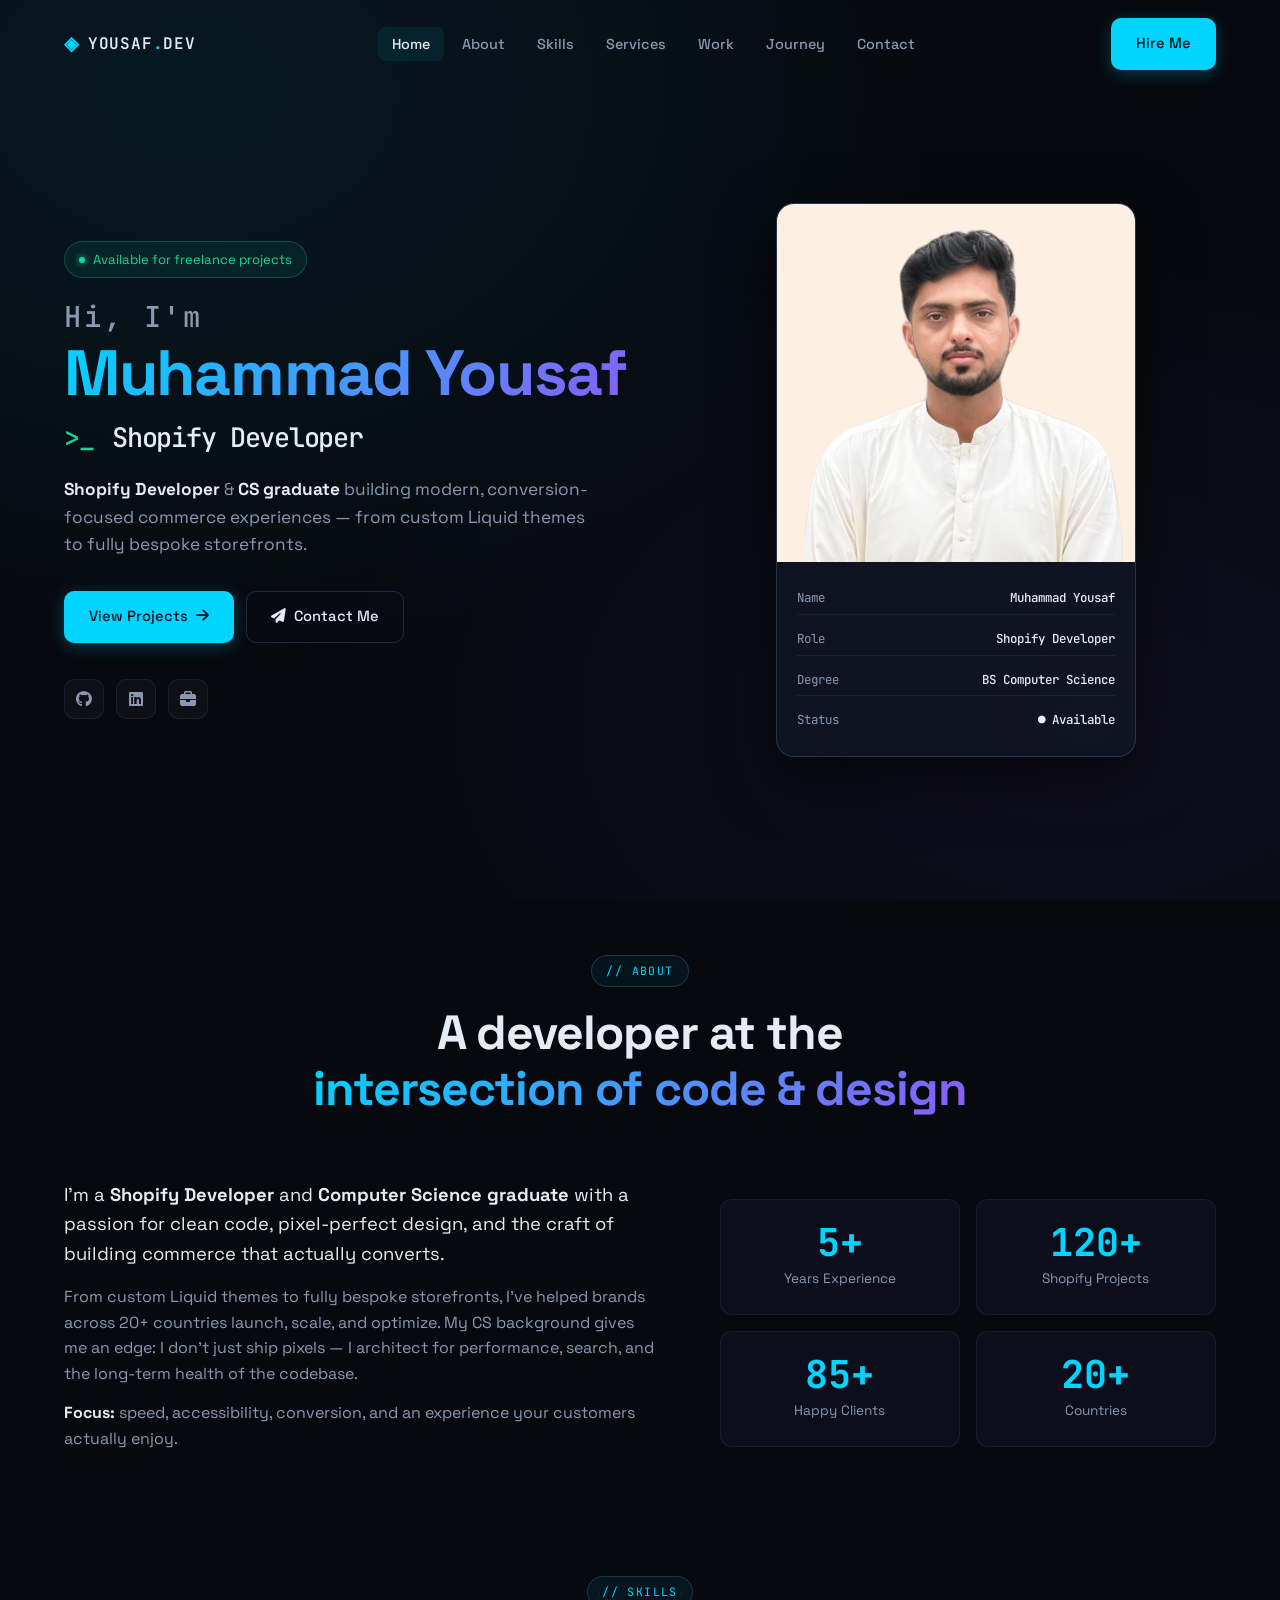
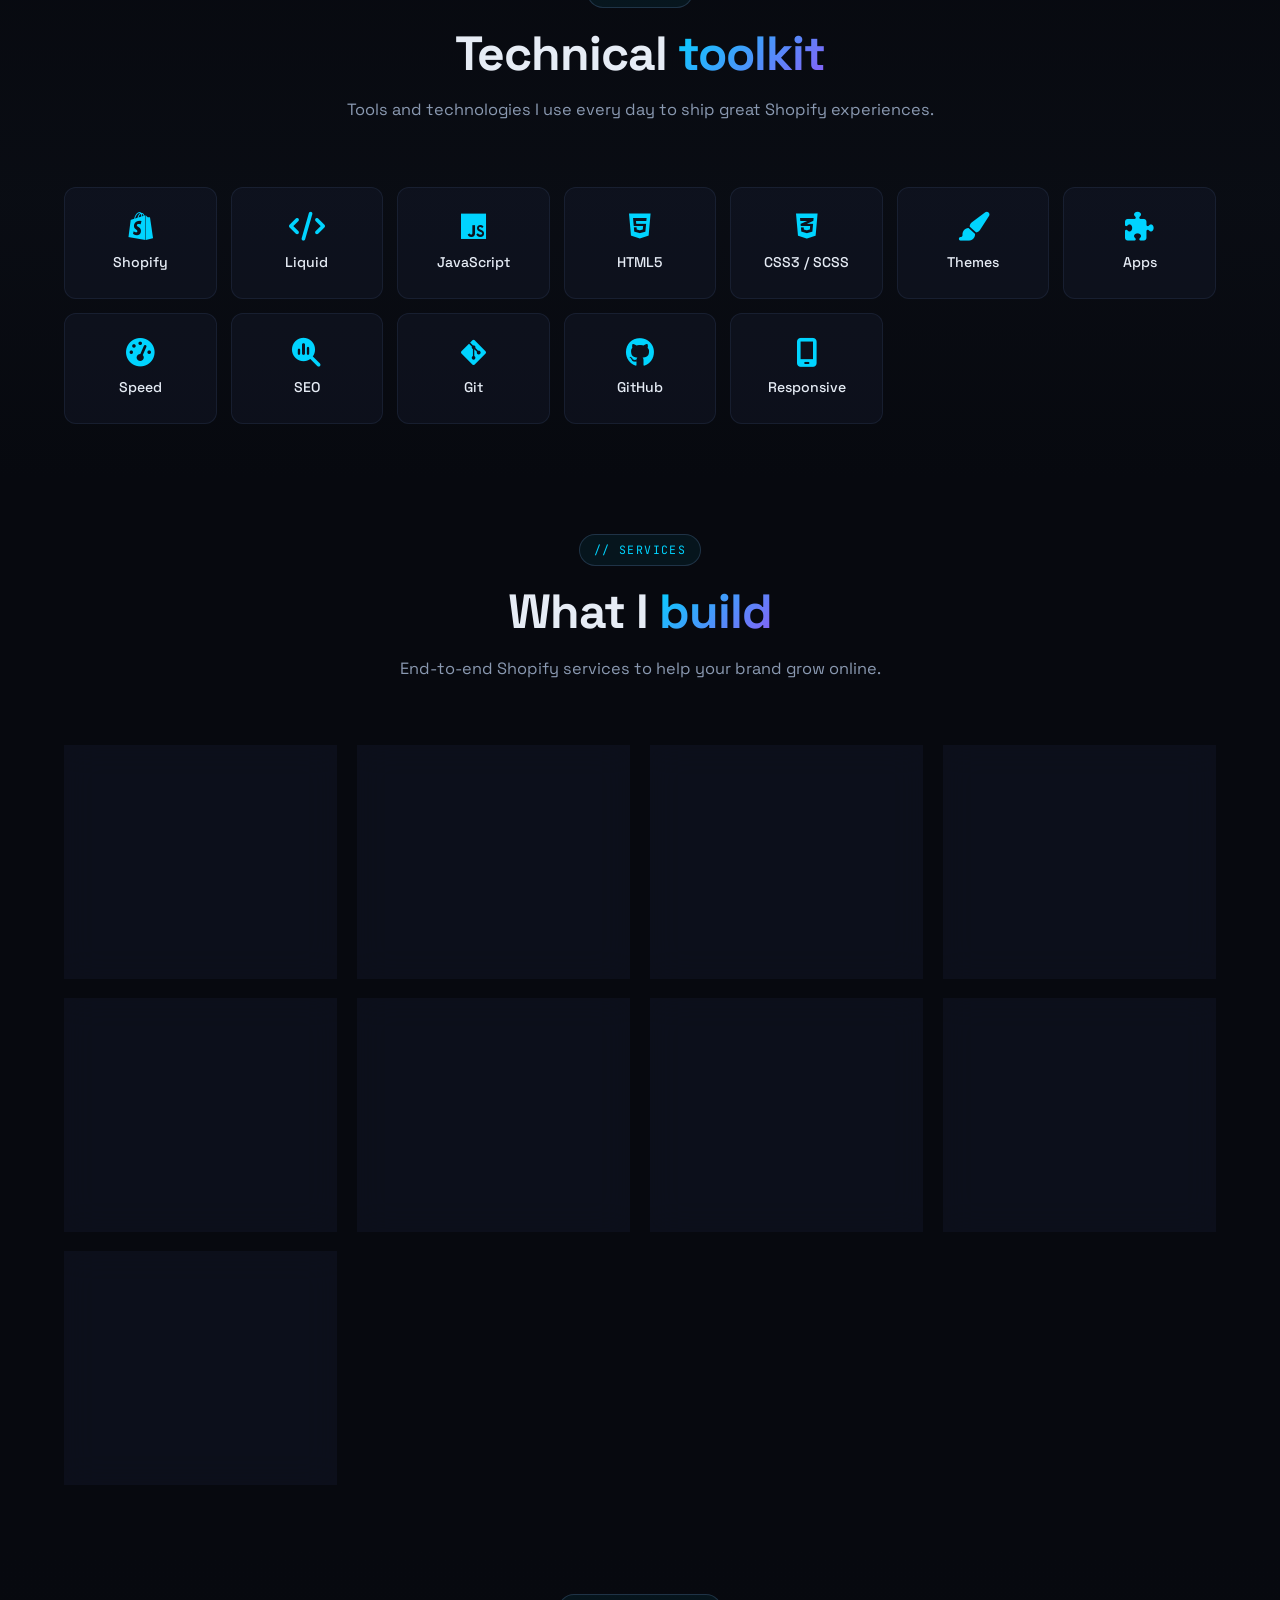
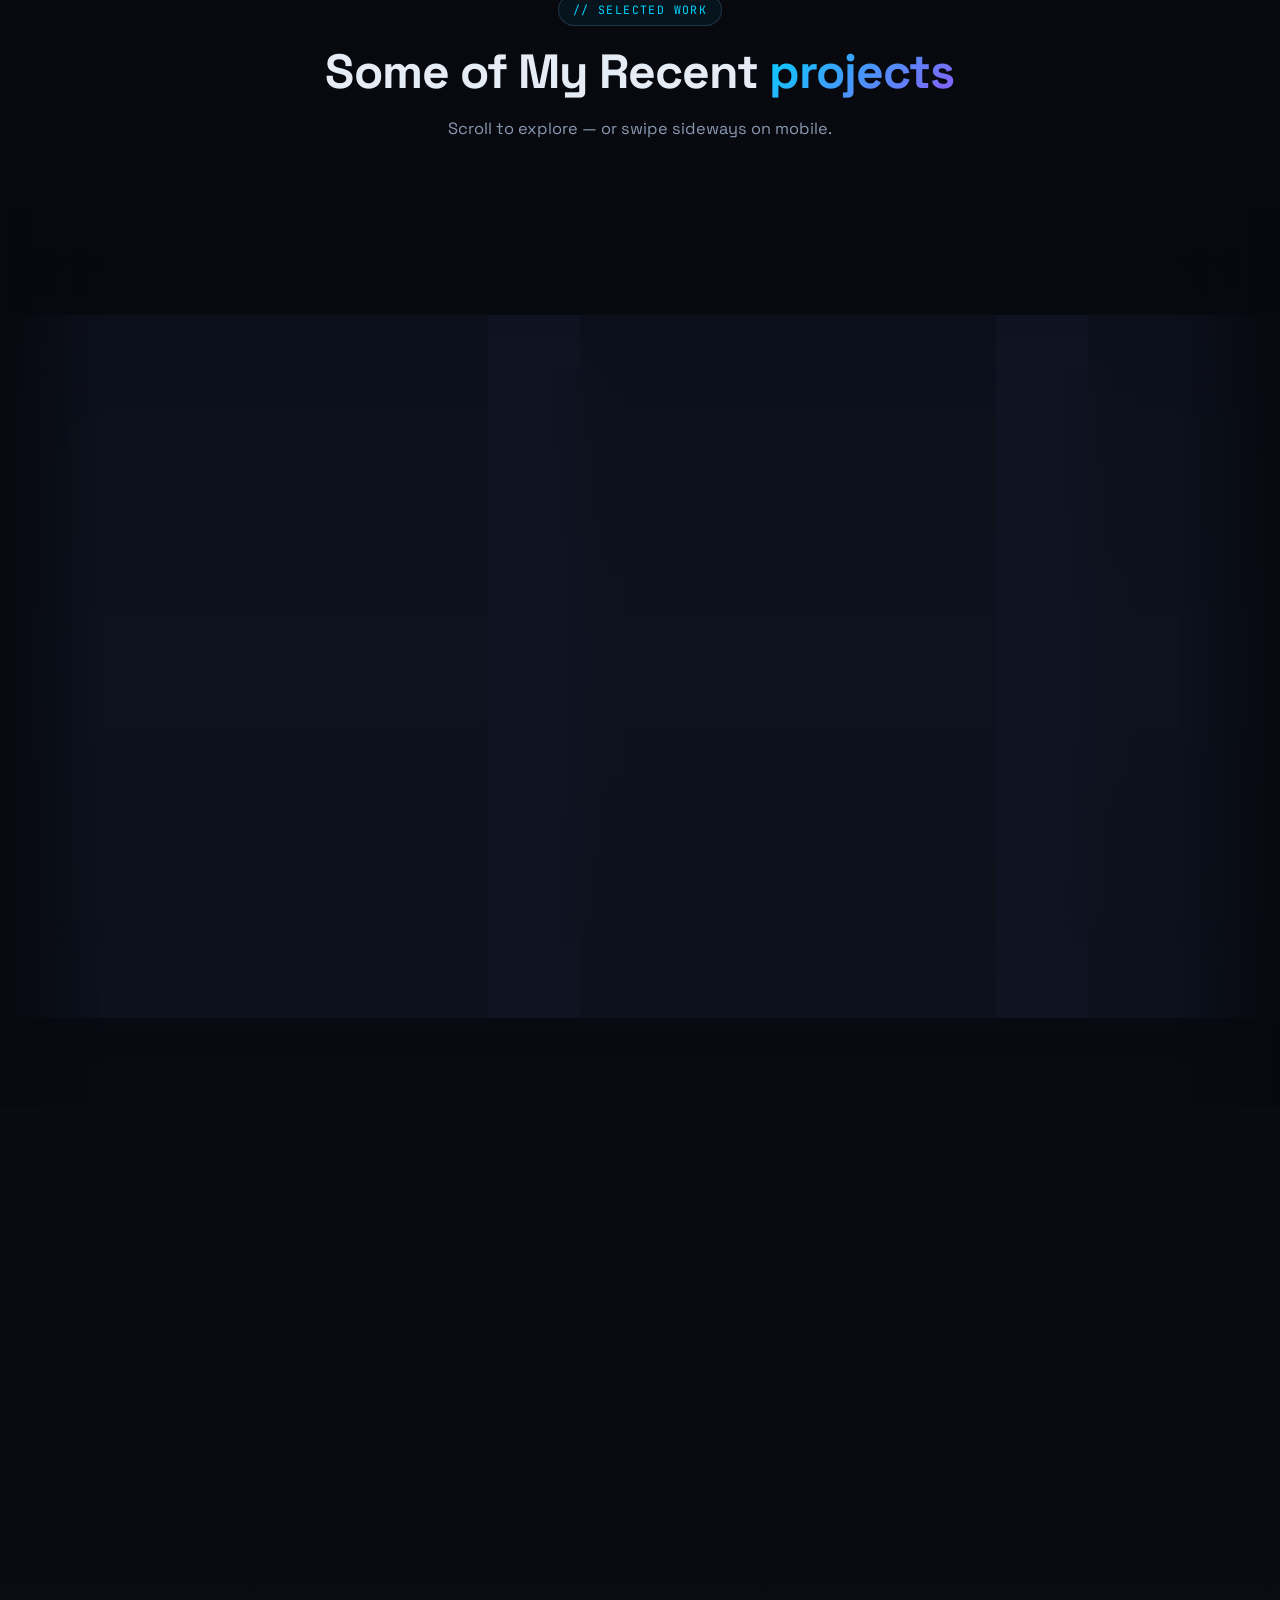
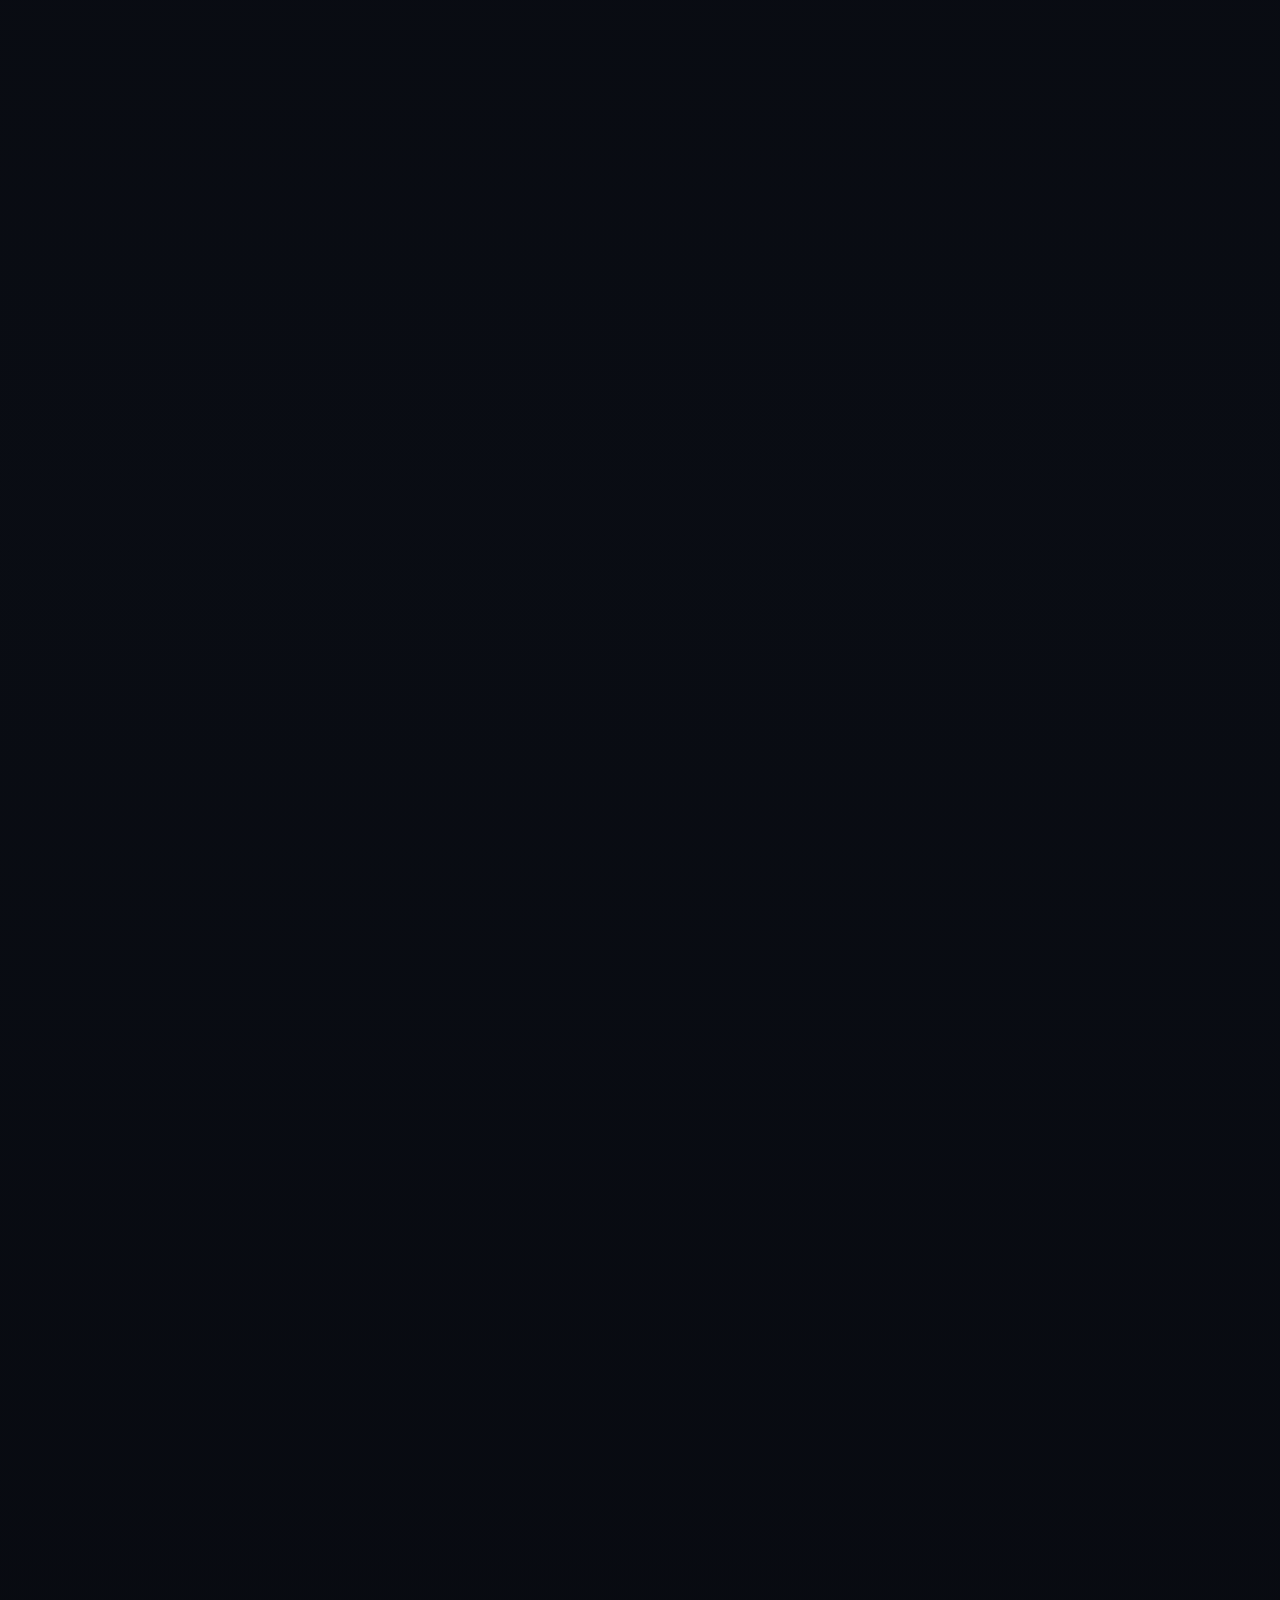
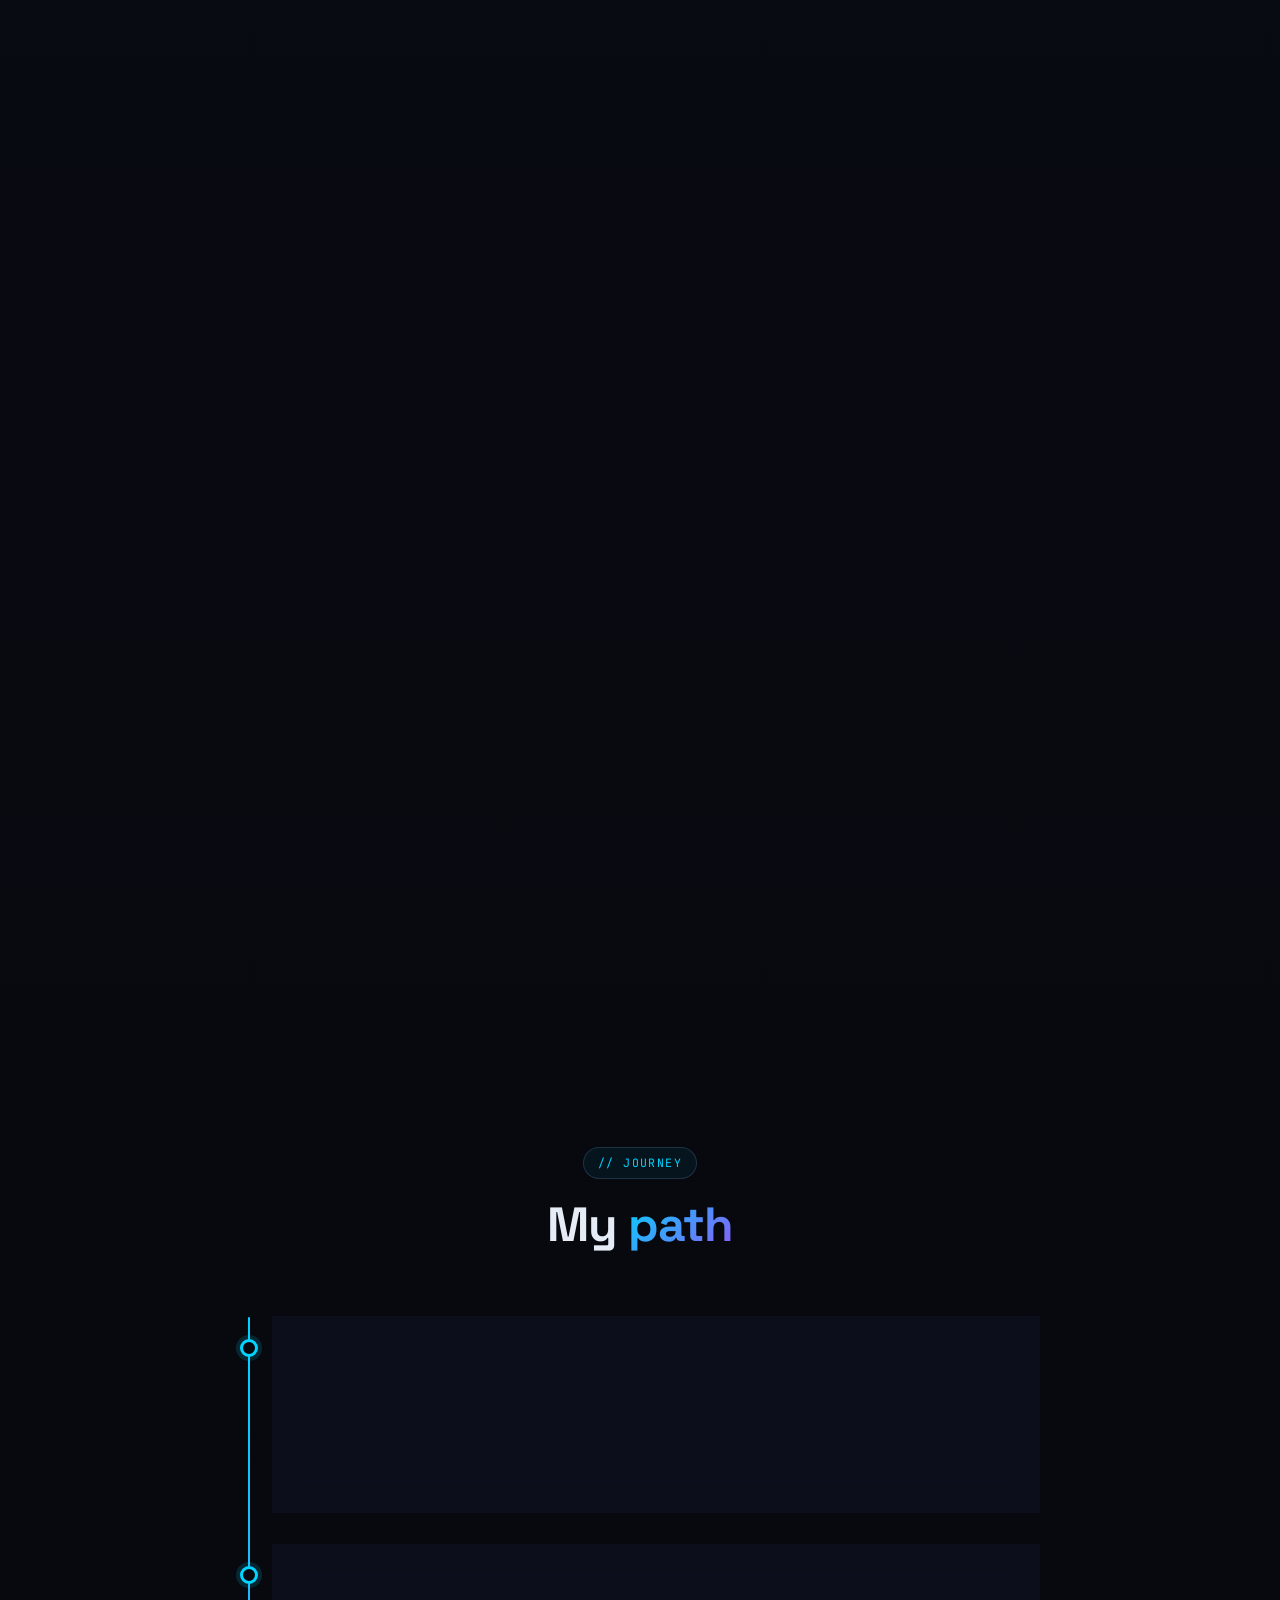
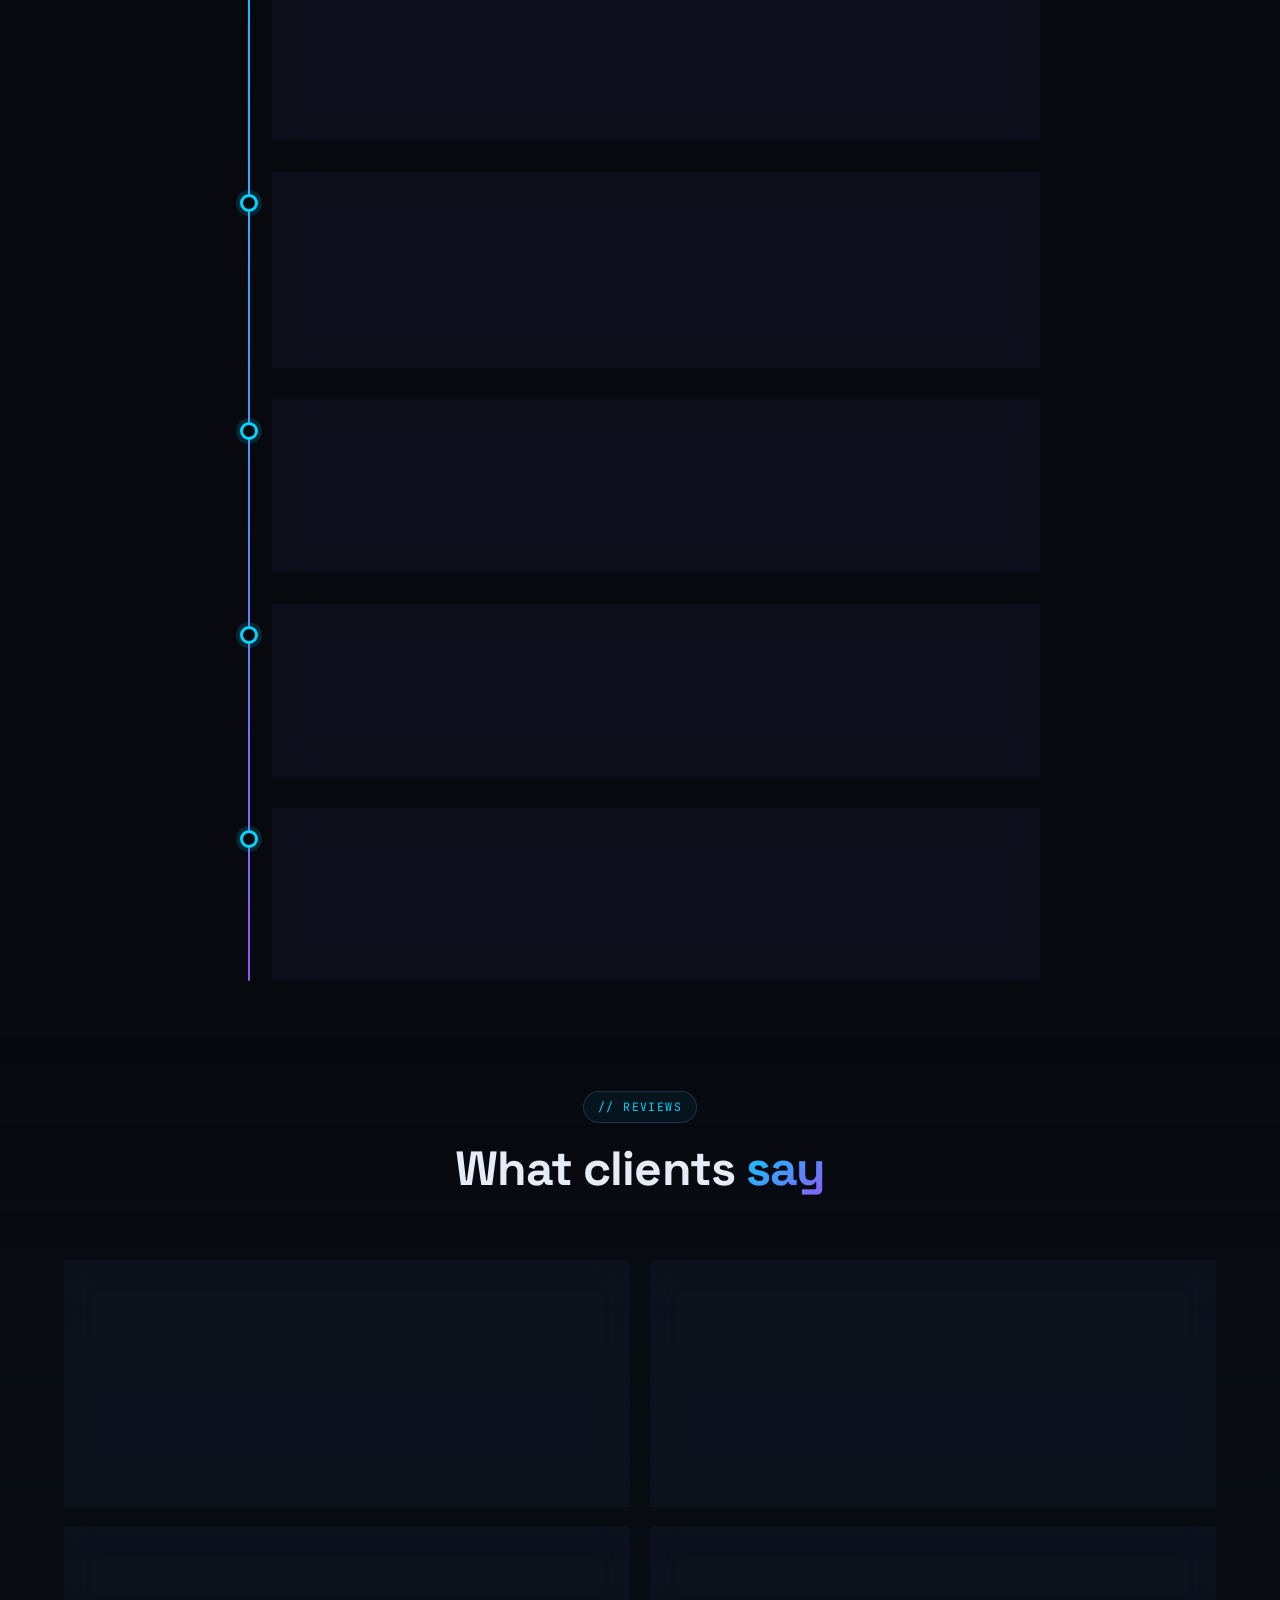
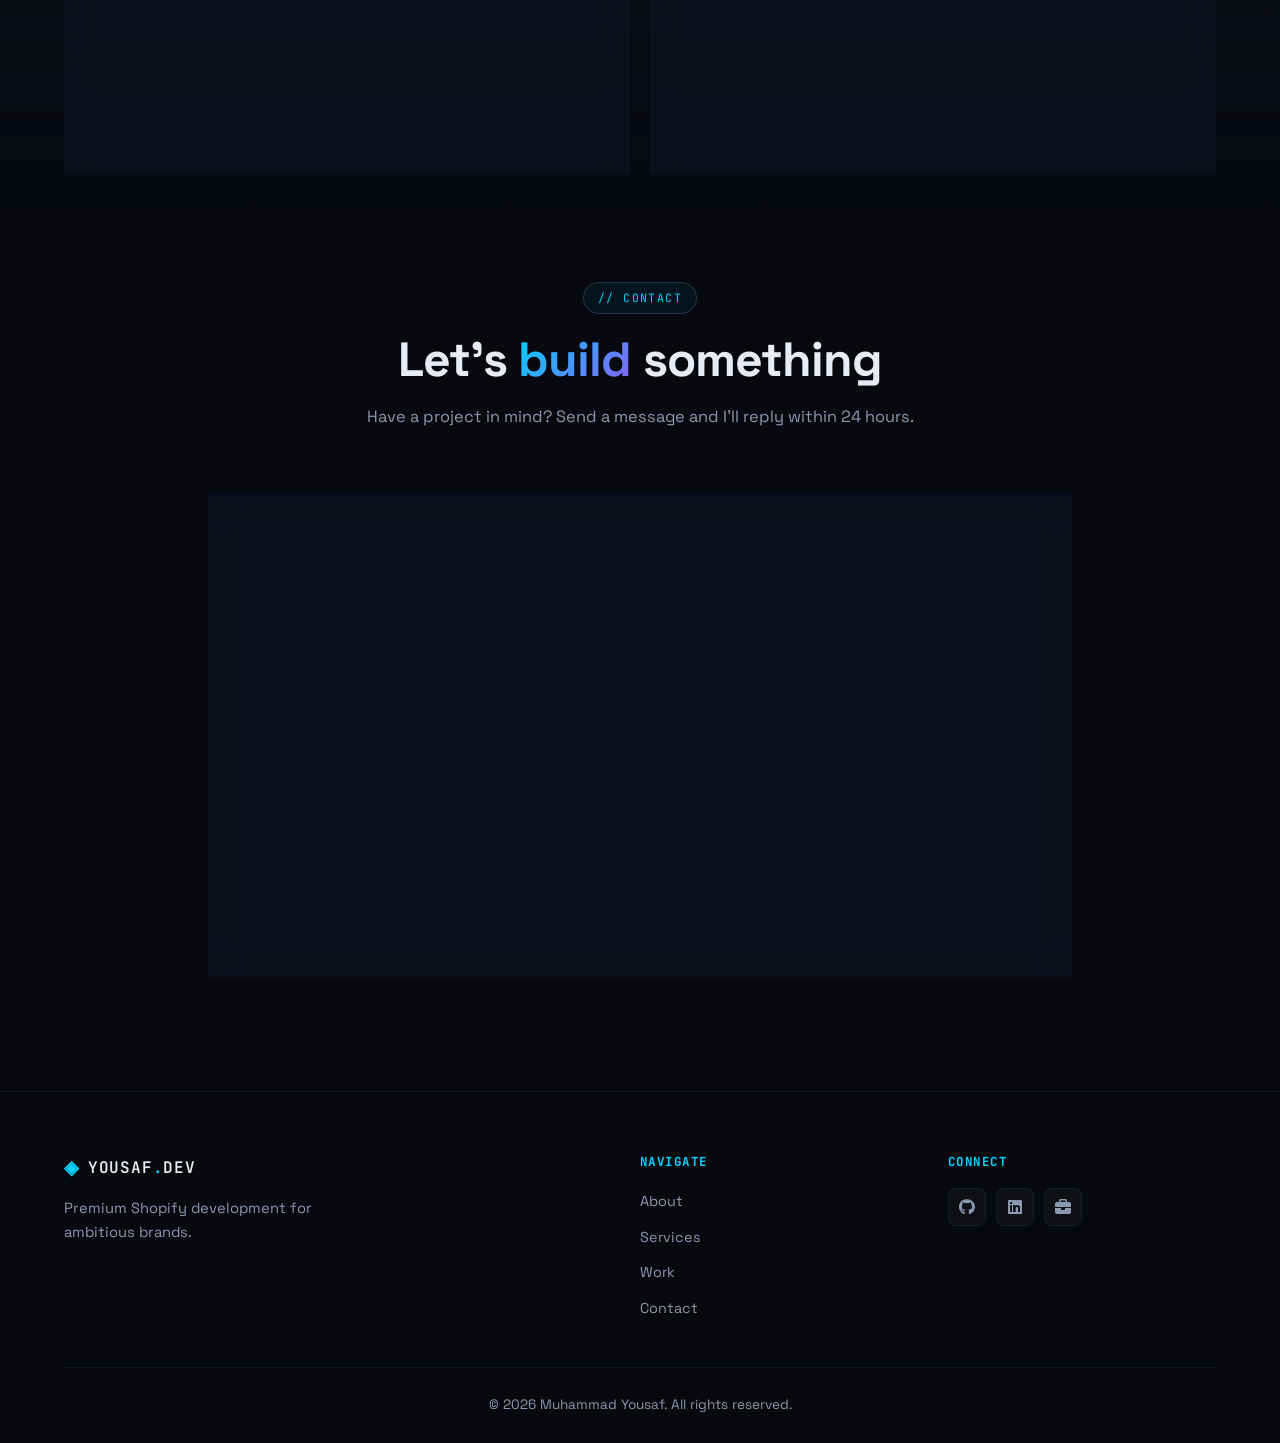
==== commit f166ab5e: "Add EziSolutions project card and journey entry Co-Authored-By: Claude Opus 5.5 <noreply@anthropic.c" ====
--- a/index.html
+++ b/index.html
@@ -255,6 +255,18 @@
       <div class="work-track" id="workTrack">
         <article class="work-card">
           <div class="work-media">
+            <img src="./EziSolutions.png" alt="EziSolutions homepage: free calculators that show their working" />
+          </div>
+          <div class="work-meta">
+            <span class="work-tag">My Product</span>
+            <h3>EziSolutions</h3>
+            <p>Designed and built a free website of 20 online calculators (seller fees, ROAS, LTV, BMI, VAT, loans). Every result shows the exact sum behind it, and fees are checked against each company's own pricing page.</p>
+            <div class="work-stack"><span>Python</span><span>JS</span><span>Cloudflare</span></div>
+            <a href="https://ezisolutions.online" class="btn btn-ghost btn-full" target="_blank" rel="noopener">Visit <i class="fas fa-arrow-up-right-from-square" aria-hidden="true"></i></a>
+          </div>
+        </article>
+        <article class="work-card">
+          <div class="work-media">
             <img src="./Lilly Serve.png" alt="Lilly Serve" />
           </div>
           <div class="work-meta">
@@ -344,6 +356,16 @@
 
       <div class="timeline">
         <div class="timeline-track" aria-hidden="true"></div>
+
+        <div class="timeline-item reveal">
+          <div class="timeline-dot"></div>
+          <div class="timeline-content">
+            <span class="timeline-date">2026 — Present</span>
+            <h3>Founder &amp; Developer</h3>
+            <h4>EziSolutions</h4>
+            <p>Building and running <a href="https://ezisolutions.online">ezisolutions.online</a>, a free calculator site with 20 tools, from design and code to SEO.</p>
+          </div>
+        </div>
 
         <div class="timeline-item reveal">
           <div class="timeline-dot"></div>
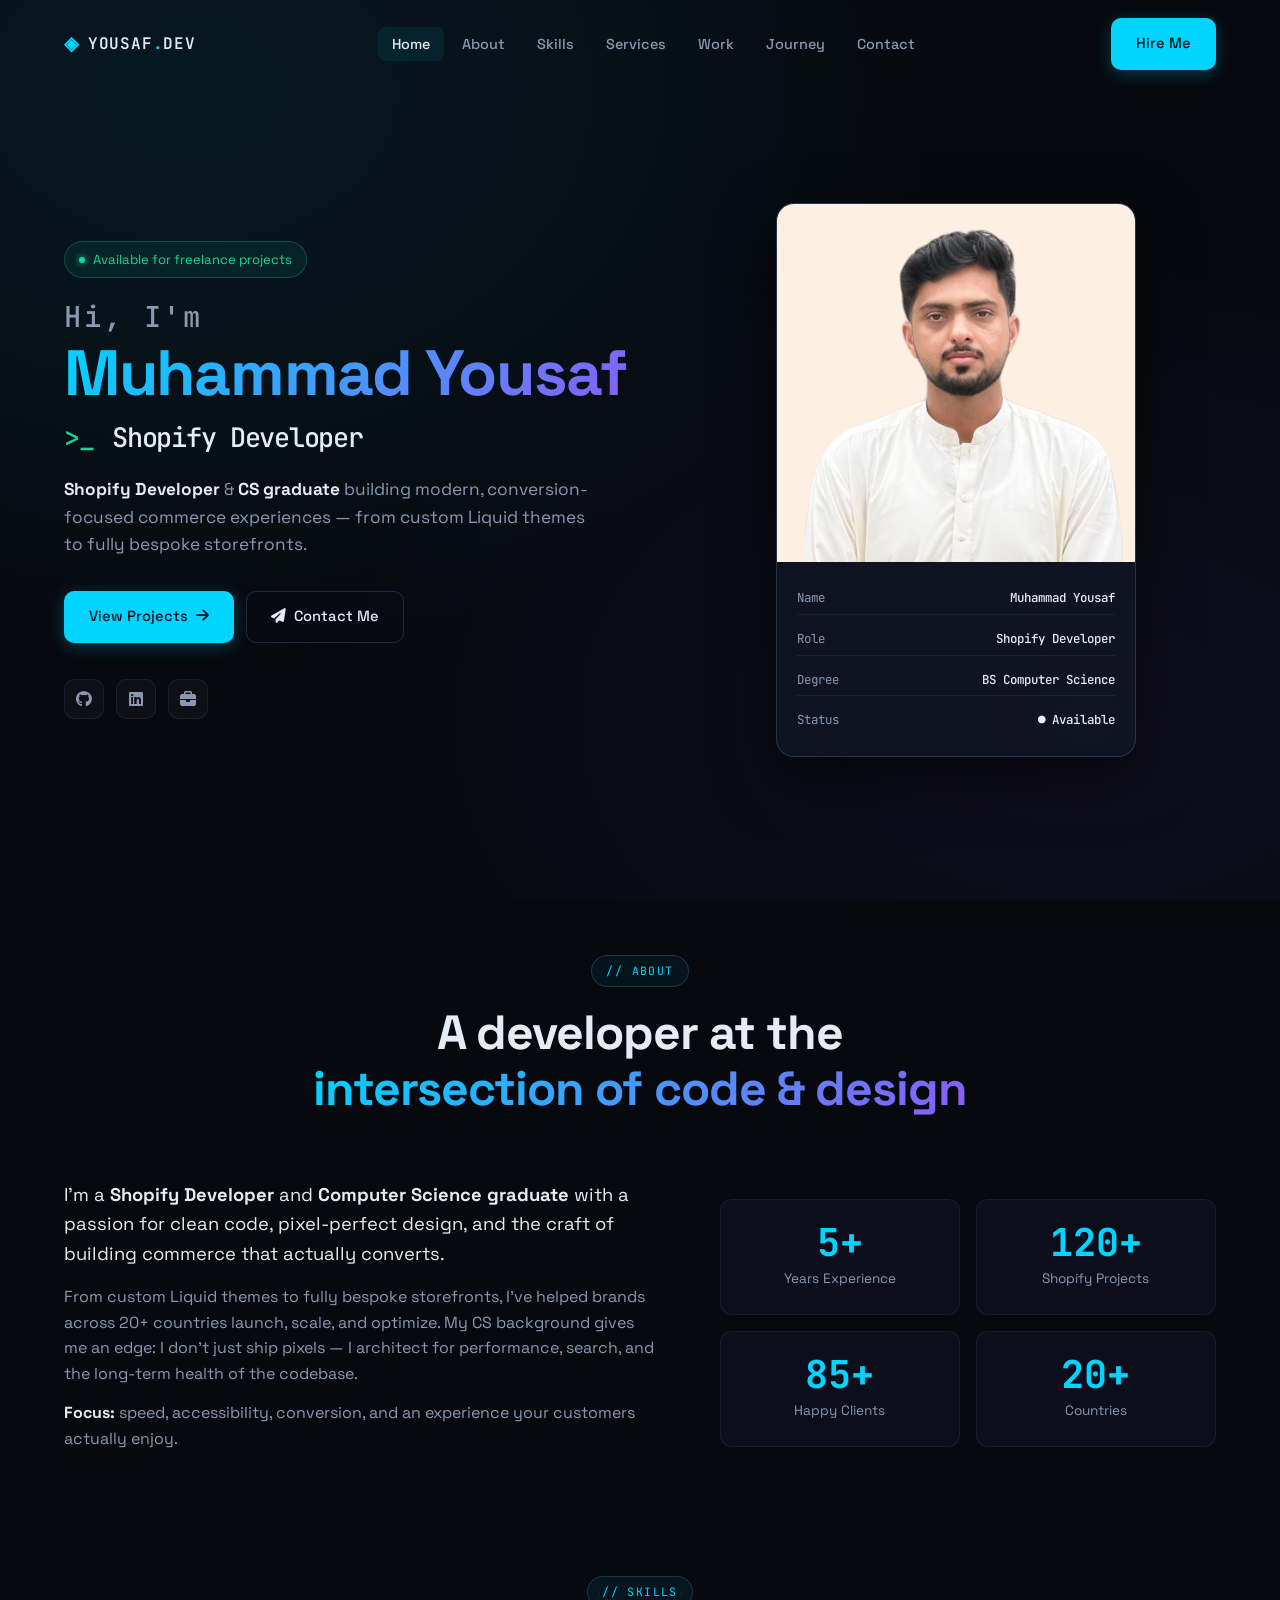
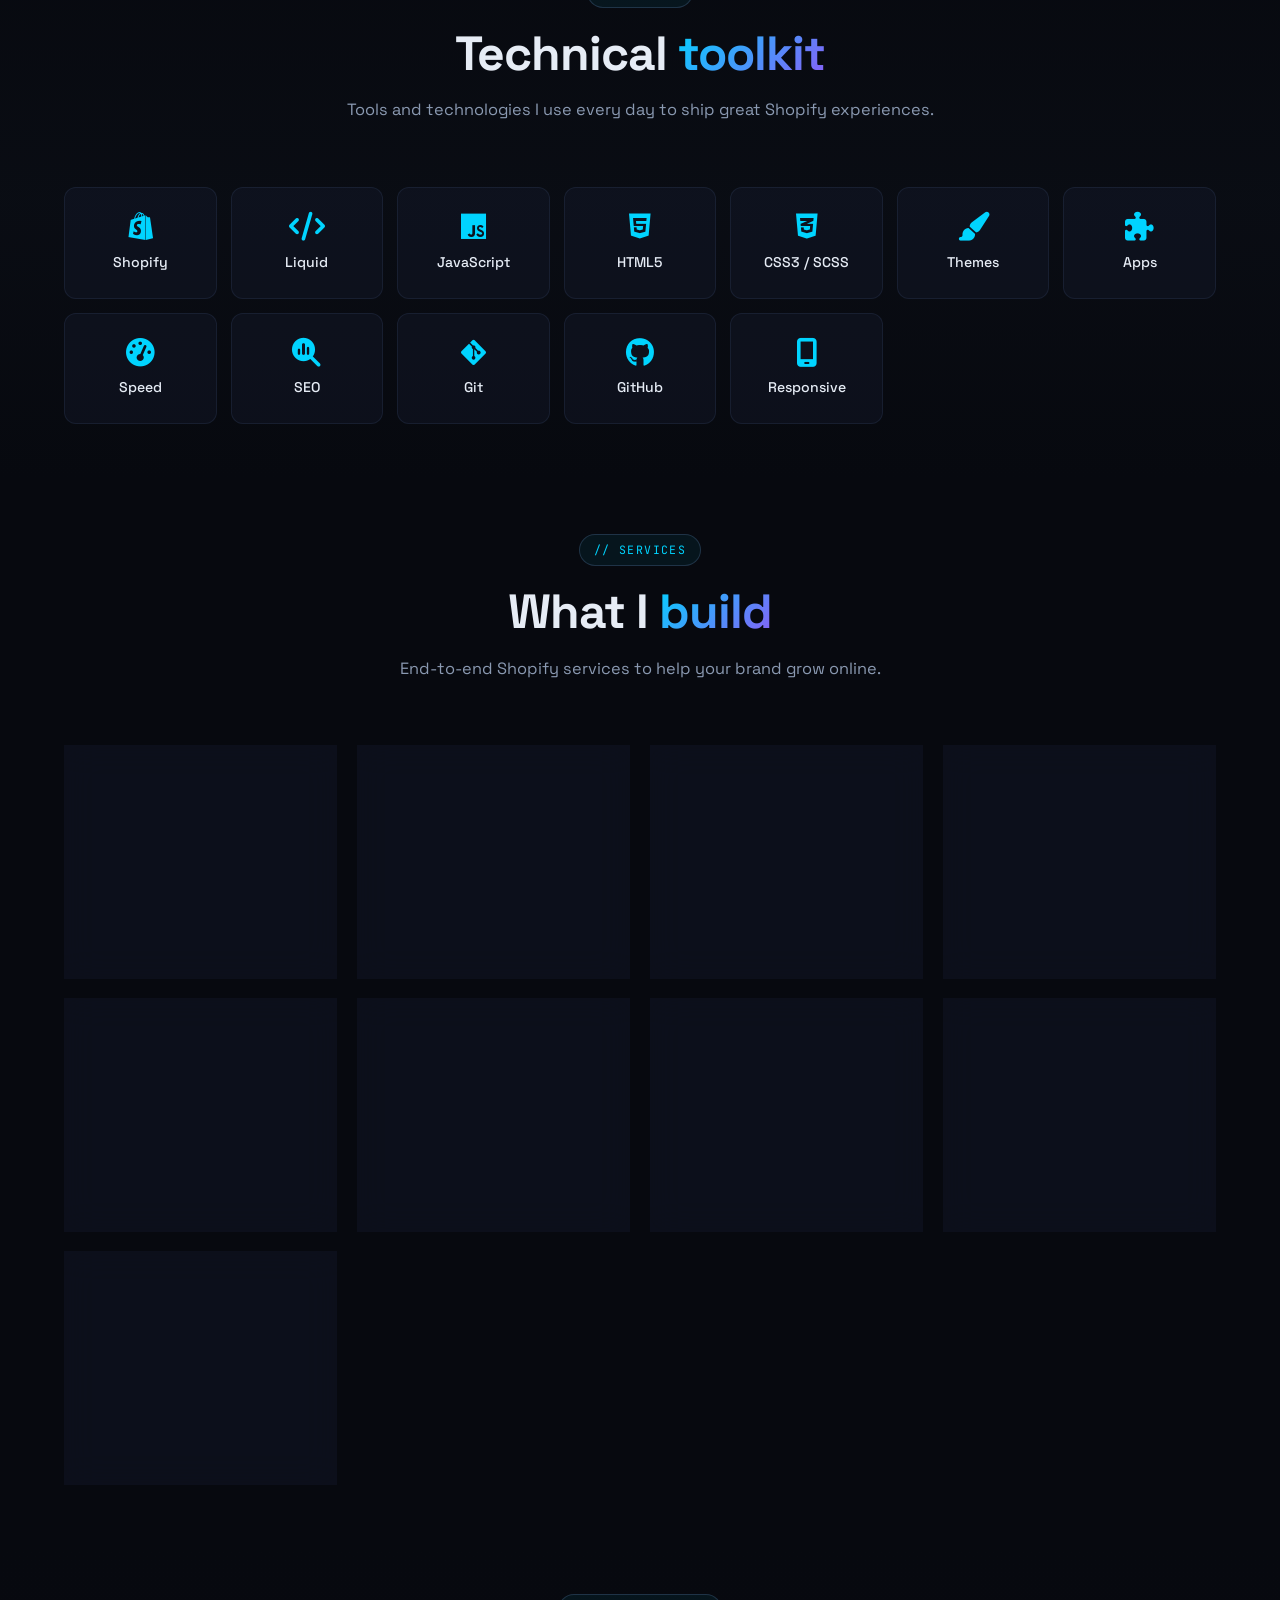
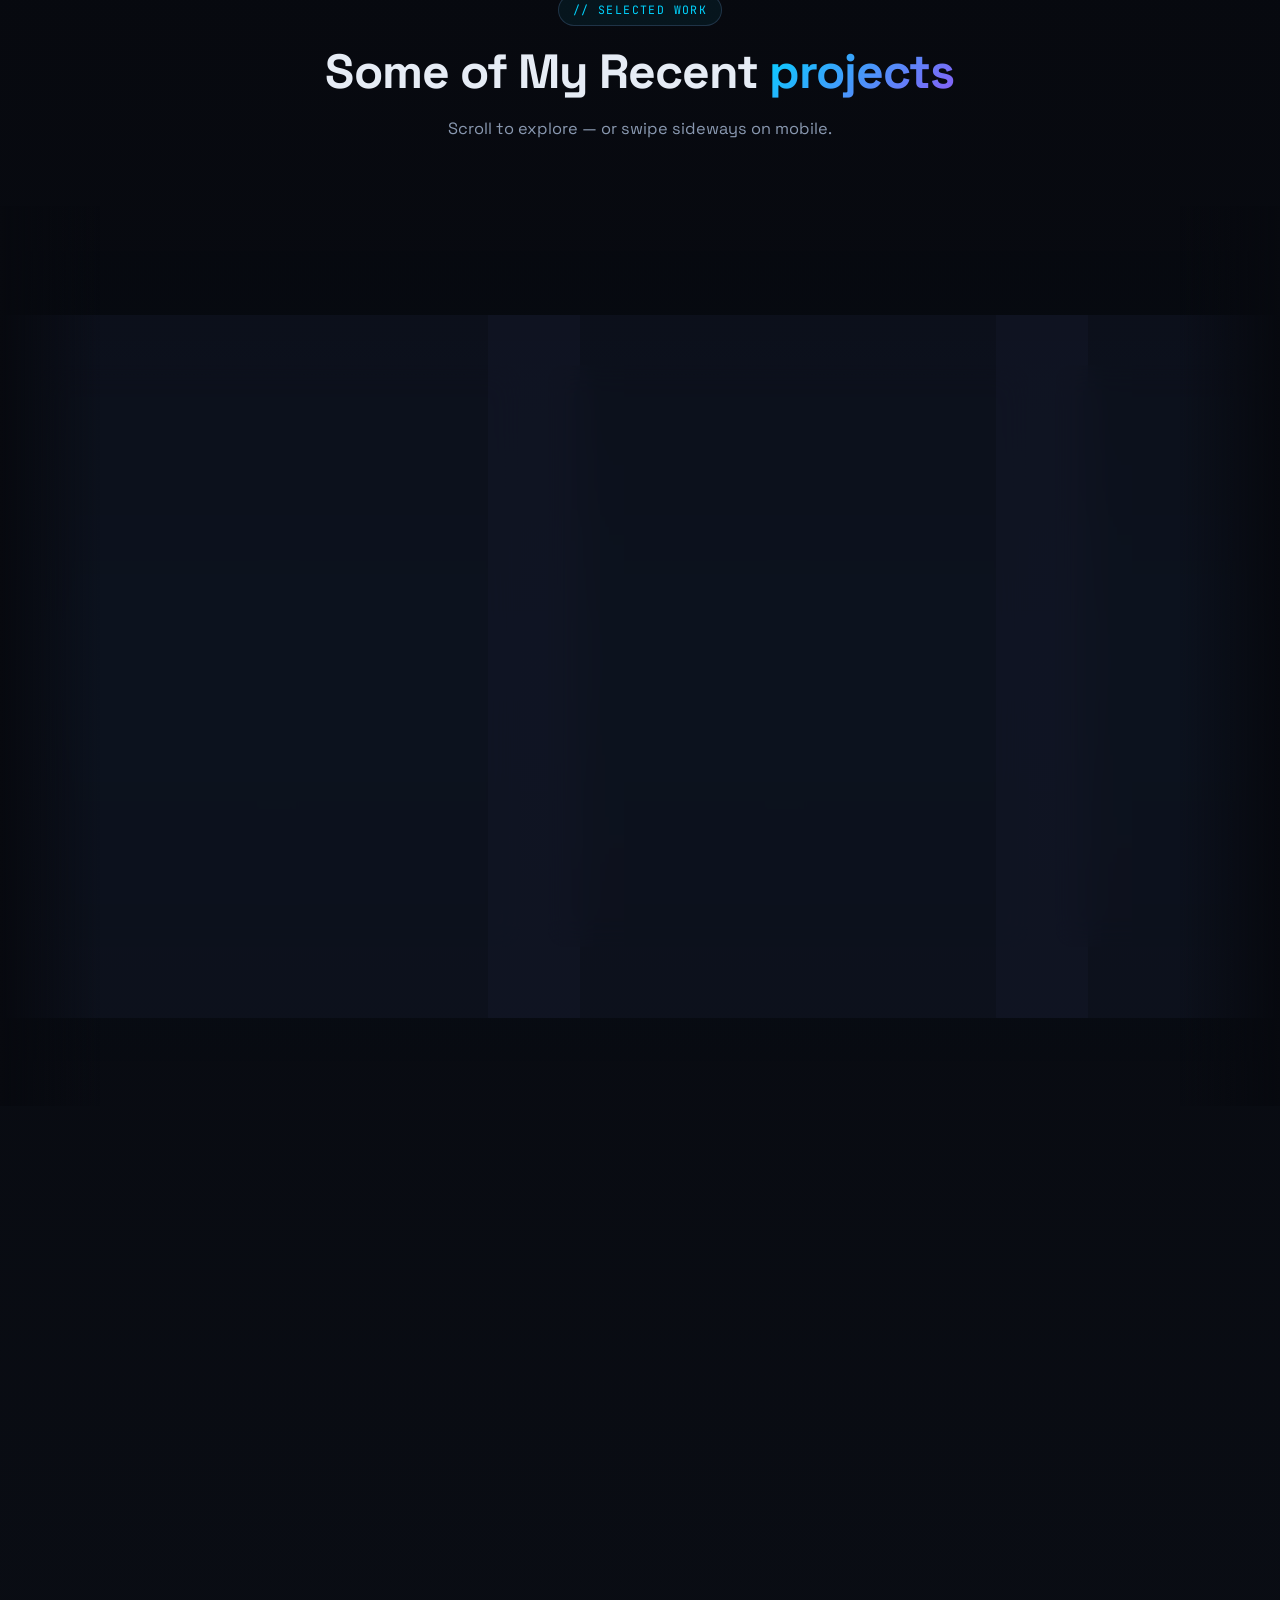
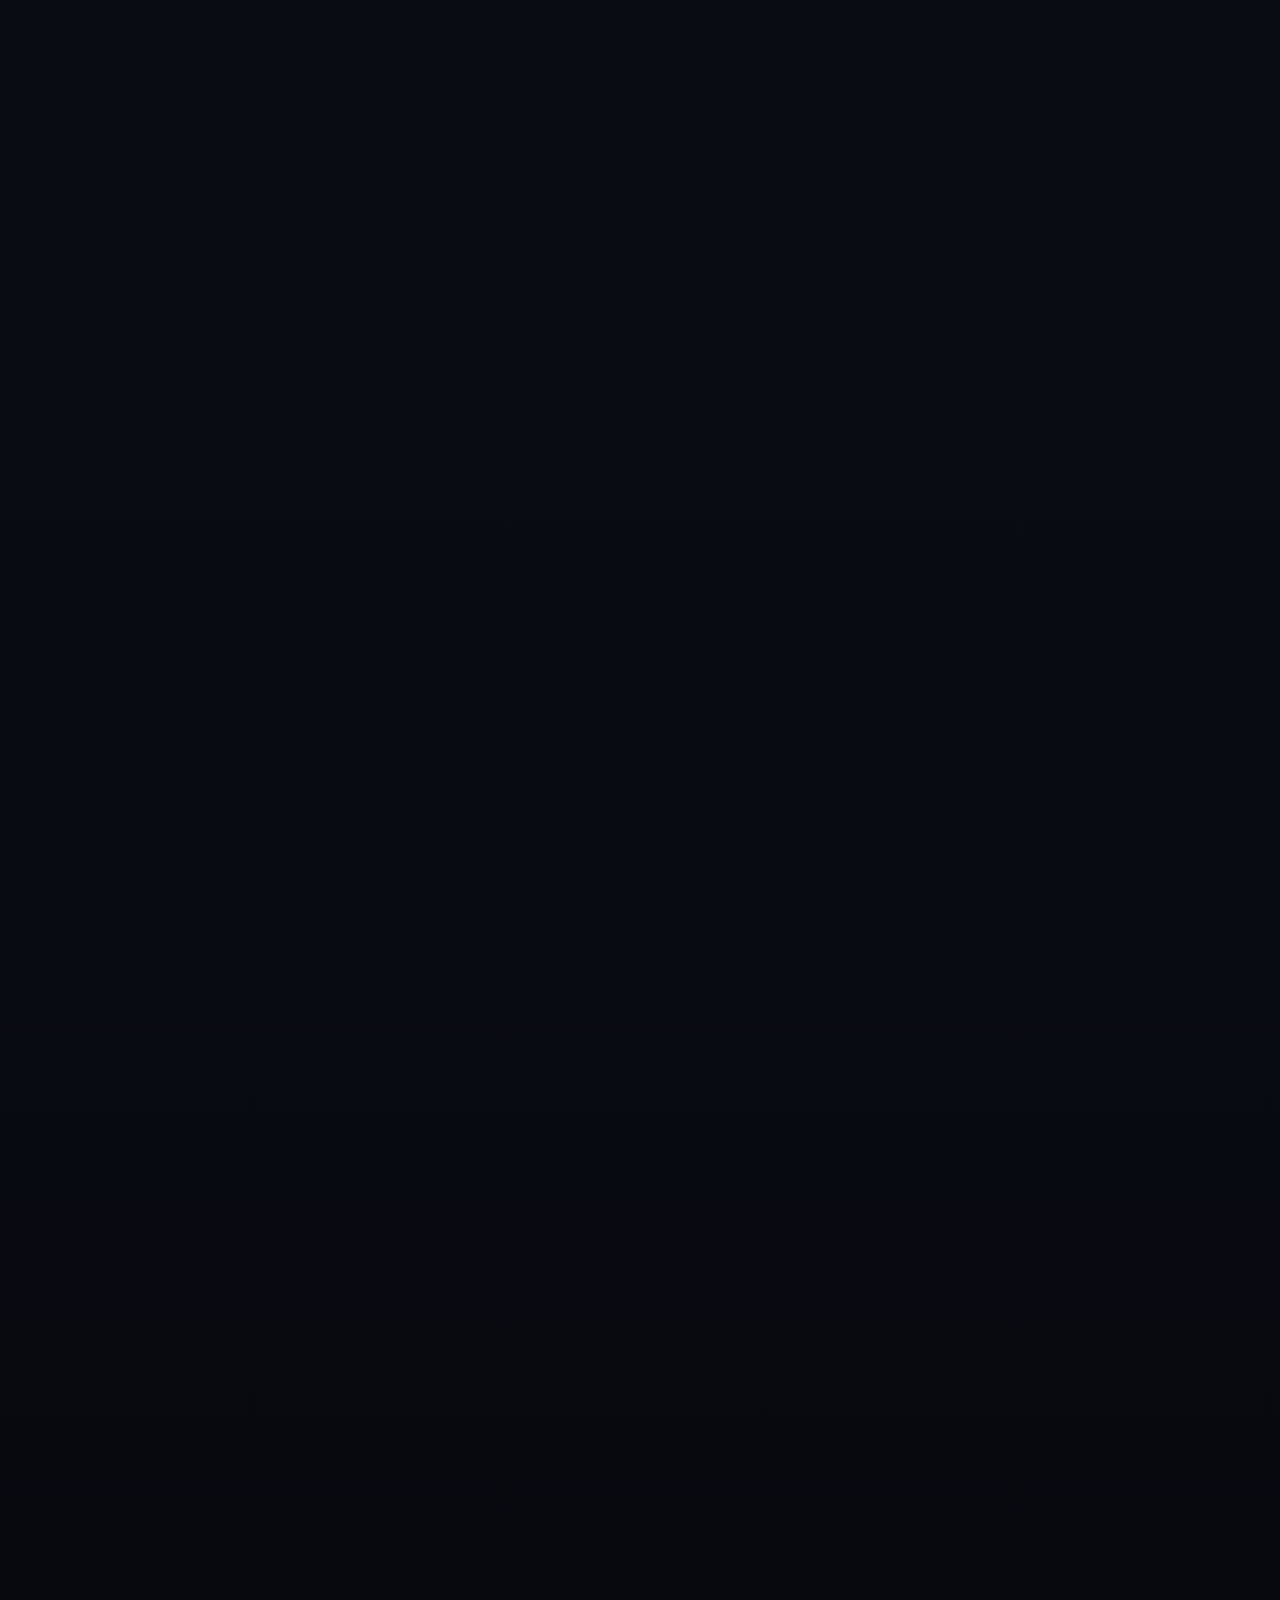
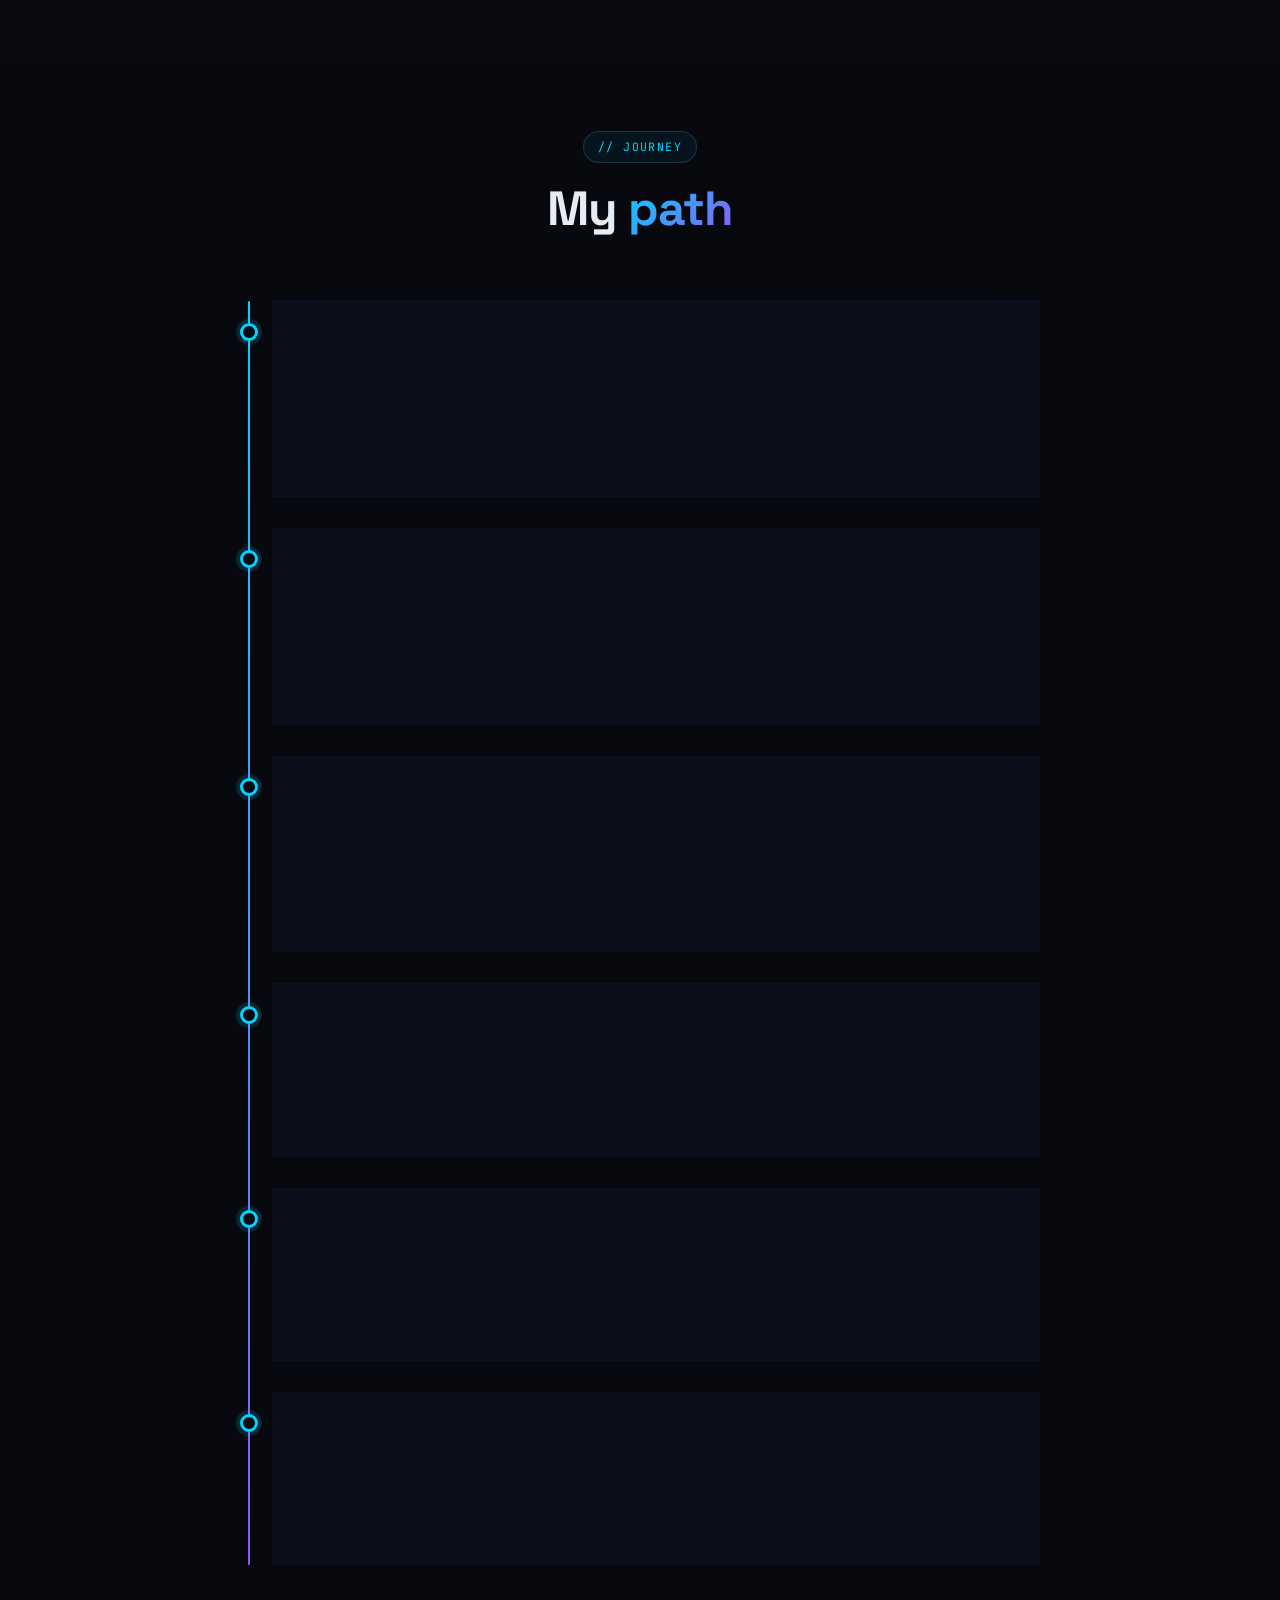
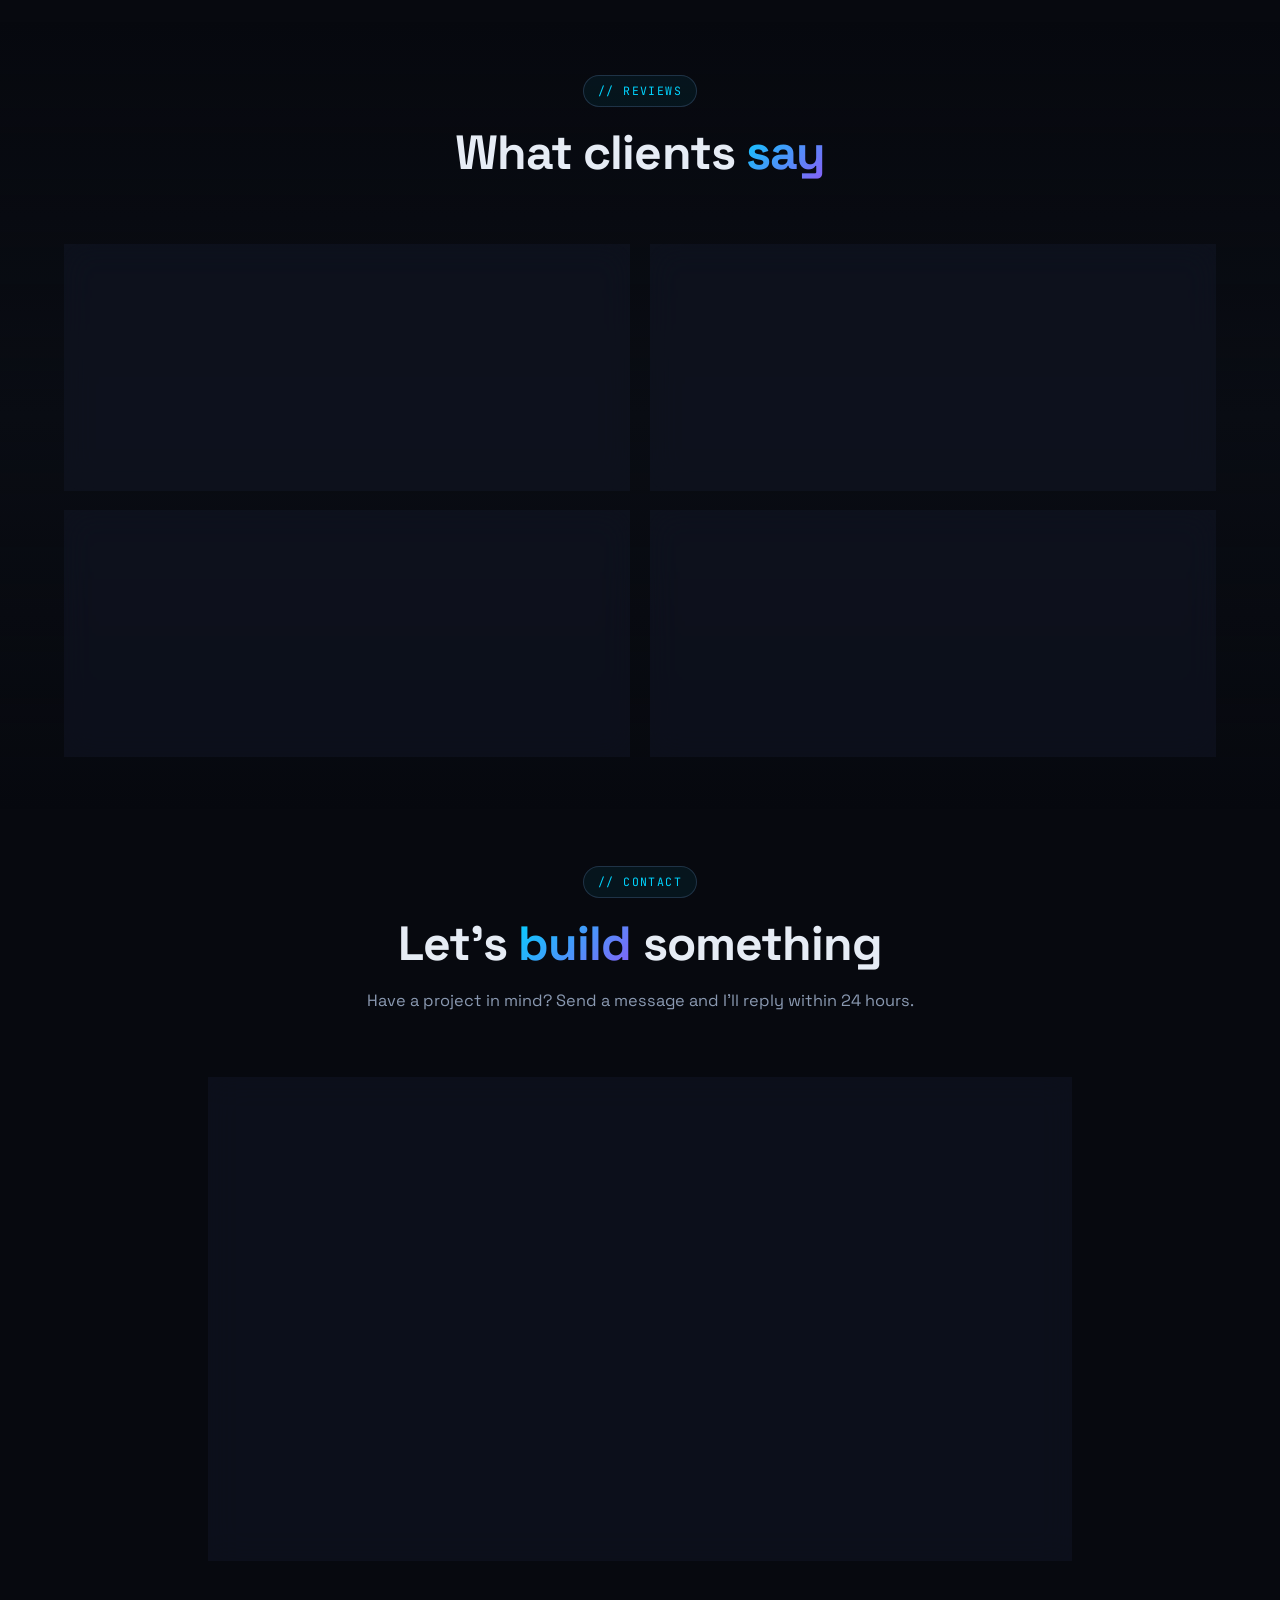
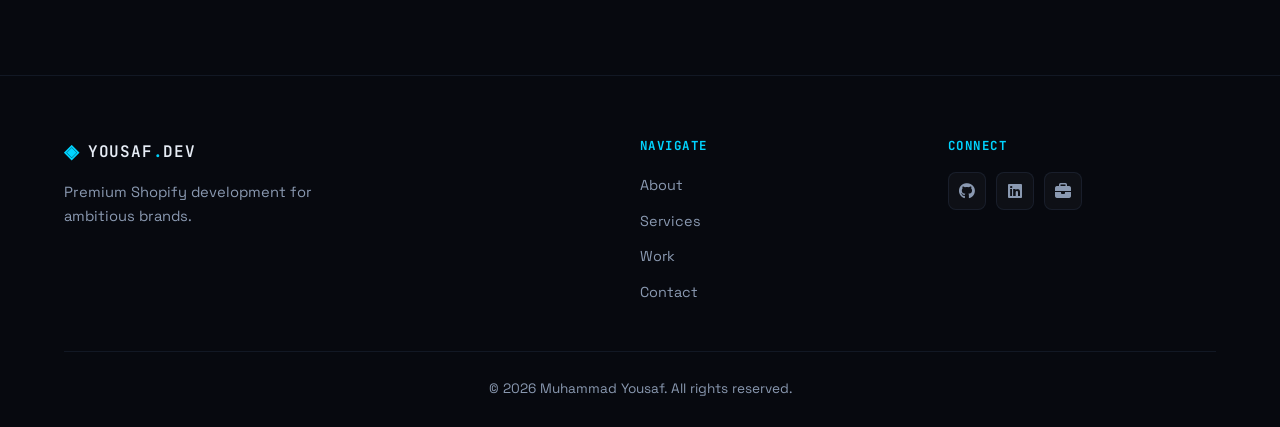
==== commit 46c8020c: "Reorder projects, add live links, remove 501ORIGNAL and Cando Co-Authored-By: Claude Opus 5.5 <norep" ====
--- a/index.html
+++ b/index.html
@@ -255,6 +255,32 @@
       <div class="work-track" id="workTrack">
         <article class="work-card">
           <div class="work-media">
+            <img src="./Lilly Serve.png" alt="Lilly Serve" />
+          </div>
+          <div class="work-meta">
+            <span class="work-tag">Booking</span>
+            <h3>Lilly Serve</h3>
+            <p>Built a custom booking system with Supabase, a Node.js backend, an admin panel, and booking logic tailored to the store's workflow.</p>
+            <div class="work-stack"><span>Shopify</span><span>Liquid</span><span>JS</span></div>
+            <a href="https://lilyserve.com" target="_blank" rel="noopener" class="btn btn-ghost btn-full">Visit <i class="fas fa-arrow-up-right-from-square" aria-hidden="true"></i></a>
+          </div>
+        </article>
+
+        <article class="work-card">
+          <div class="work-media">
+            <img src="./KoshaFit.png" alt="KoshaFit" />
+          </div>
+          <div class="work-meta">
+            <span class="work-tag">Growth</span>
+            <h3>KoshaFit</h3>
+            <p>Helped push the store past $600K+ in sales by improving conversion rate, adding smarter deals and upsells, and tightening the overall shopping experience.</p>
+            <div class="work-stack"><span>Shopify</span><span>Recharge</span><span>Klaviyo</span></div>
+            <a href="https://koshafit.com/" target="_blank" rel="noopener" class="btn btn-ghost btn-full">Visit <i class="fas fa-arrow-up-right-from-square" aria-hidden="true"></i></a>
+          </div>
+        </article>
+
+        <article class="work-card">
+          <div class="work-media">
             <img src="./EziSolutions.png" alt="EziSolutions homepage: free calculators that show their working" />
           </div>
           <div class="work-meta">
@@ -265,57 +291,6 @@
             <a href="https://ezisolutions.online" class="btn btn-ghost btn-full" target="_blank" rel="noopener">Visit <i class="fas fa-arrow-up-right-from-square" aria-hidden="true"></i></a>
           </div>
         </article>
-        <article class="work-card">
-          <div class="work-media">
-            <img src="./Lilly Serve.png" alt="Lilly Serve" />
-          </div>
-          <div class="work-meta">
-            <span class="work-tag">Booking</span>
-            <h3>Lilly Serve</h3>
-            <p>Built a custom booking system with Supabase, a Node.js backend, an admin panel, and booking logic tailored to the store's workflow.</p>
-            <div class="work-stack"><span>Shopify</span><span>Liquid</span><span>JS</span></div>
-            <a href="#" class="btn btn-ghost btn-full">Visit <i class="fas fa-arrow-up-right-from-square" aria-hidden="true"></i></a>
-          </div>
-        </article>
-
-        <article class="work-card">
-          <div class="work-media">
-            <img src="./KoshaFit.png" alt="KoshaFit" />
-          </div>
-          <div class="work-meta">
-            <span class="work-tag">Growth</span>
-            <h3>KoshaFit</h3>
-            <p>Helped push the store past $600K+ in sales by improving conversion rate, adding smarter deals and upsells, and tightening the overall shopping experience.</p>
-            <div class="work-stack"><span>Shopify</span><span>Recharge</span><span>Klaviyo</span></div>
-            <a href="#" class="btn btn-ghost btn-full">Visit <i class="fas fa-arrow-up-right-from-square" aria-hidden="true"></i></a>
-          </div>
-        </article>
-
-        <article class="work-card">
-          <div class="work-media">
-            <img src="./501ORIGNAL.png" alt="501ORIGNAL" />
-          </div>
-          <div class="work-meta">
-            <span class="work-tag">Bundles</span>
-            <h3>501ORIGNAL</h3>
-            <p>Implemented bundles, added a few custom sections, and fixed UI bugs to make the store feel more polished and complete.</p>
-            <div class="work-stack"><span>HTML</span><span>CSS</span><span>JS</span></div>
-            <a href="#" class="btn btn-ghost btn-full">Visit <i class="fas fa-arrow-up-right-from-square" aria-hidden="true"></i></a>
-          </div>
-        </article>
-
-        <article class="work-card">
-          <div class="work-media">
-            <img src="./Cando.png" alt="Cando" />
-          </div>
-          <div class="work-meta">
-            <span class="work-tag">Fixes</span>
-            <h3>Cando</h3>
-            <p>Fixed functionality bugs across the store and cleaned up the experience so the site behaved properly from page to page.</p>
-            <div class="work-stack"><span>Shopify</span><span>Liquid</span><span>SCSS</span></div>
-            <a href="#" class="btn btn-ghost btn-full">Visit <i class="fas fa-arrow-up-right-from-square" aria-hidden="true"></i></a>
-          </div>
-        </article>
 
         <article class="work-card">
           <div class="work-media">
@@ -326,7 +301,7 @@
             <h3>HIDR</h3>
             <p>Designed the complete store from the ground up, focusing on structure, visual balance, and a clean shopping flow.</p>
             <div class="work-stack"><span>HTML</span><span>CSS</span><span>GSAP</span></div>
-            <a href="#" class="btn btn-ghost btn-full">Visit <i class="fas fa-arrow-up-right-from-square" aria-hidden="true"></i></a>
+            <a href="https://housedripdoctor.com/" target="_blank" rel="noopener" class="btn btn-ghost btn-full">Visit <i class="fas fa-arrow-up-right-from-square" aria-hidden="true"></i></a>
           </div>
         </article>
 
@@ -339,7 +314,7 @@
             <h3>HomePatterns</h3>
             <p>Added filters, custom metafield-driven logic, and extra functionality to make browsing easier and the storefront more useful.</p>
             <div class="work-stack"><span>Shopify</span><span>Liquid</span><span>Alpine</span></div>
-            <a href="#" class="btn btn-ghost btn-full">Visit <i class="fas fa-arrow-up-right-from-square" aria-hidden="true"></i></a>
+            <a href="https://homepatterns.com/" target="_blank" rel="noopener" class="btn btn-ghost btn-full">Visit <i class="fas fa-arrow-up-right-from-square" aria-hidden="true"></i></a>
           </div>
         </article>
       </div>
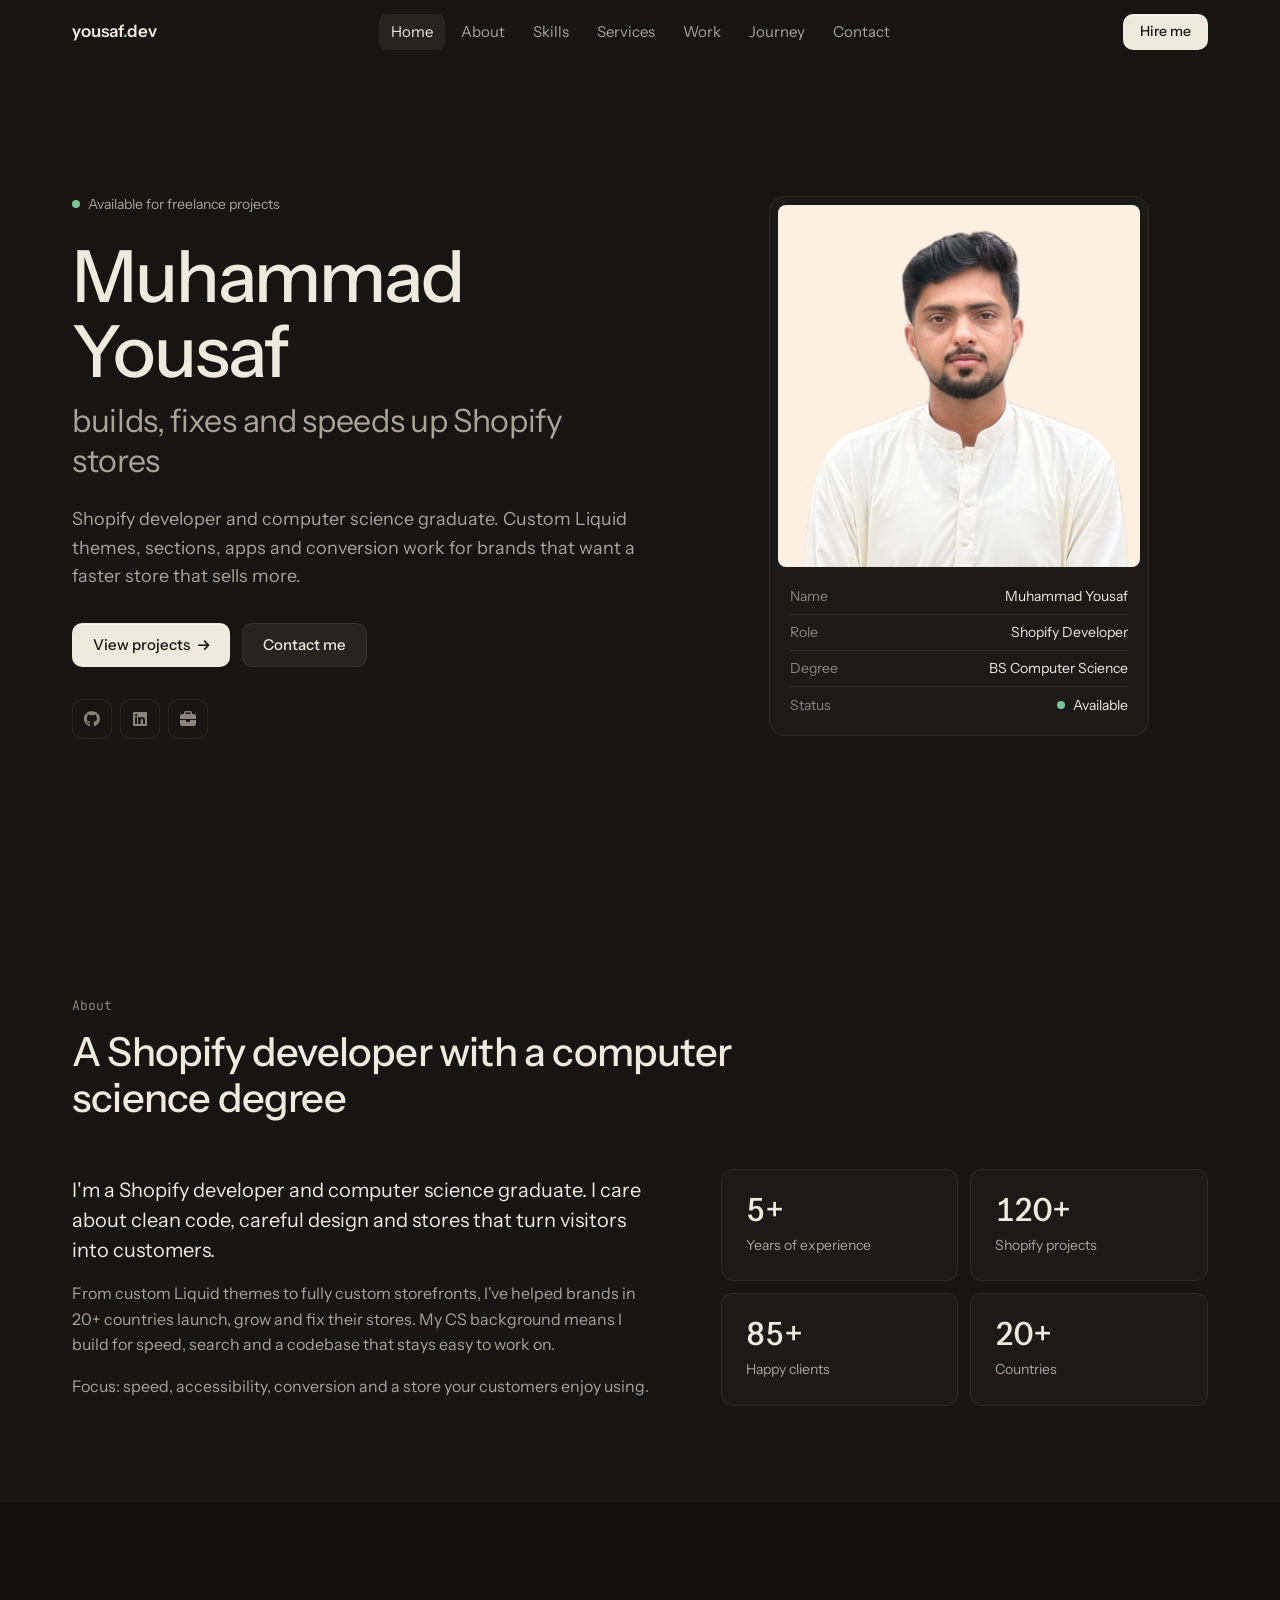
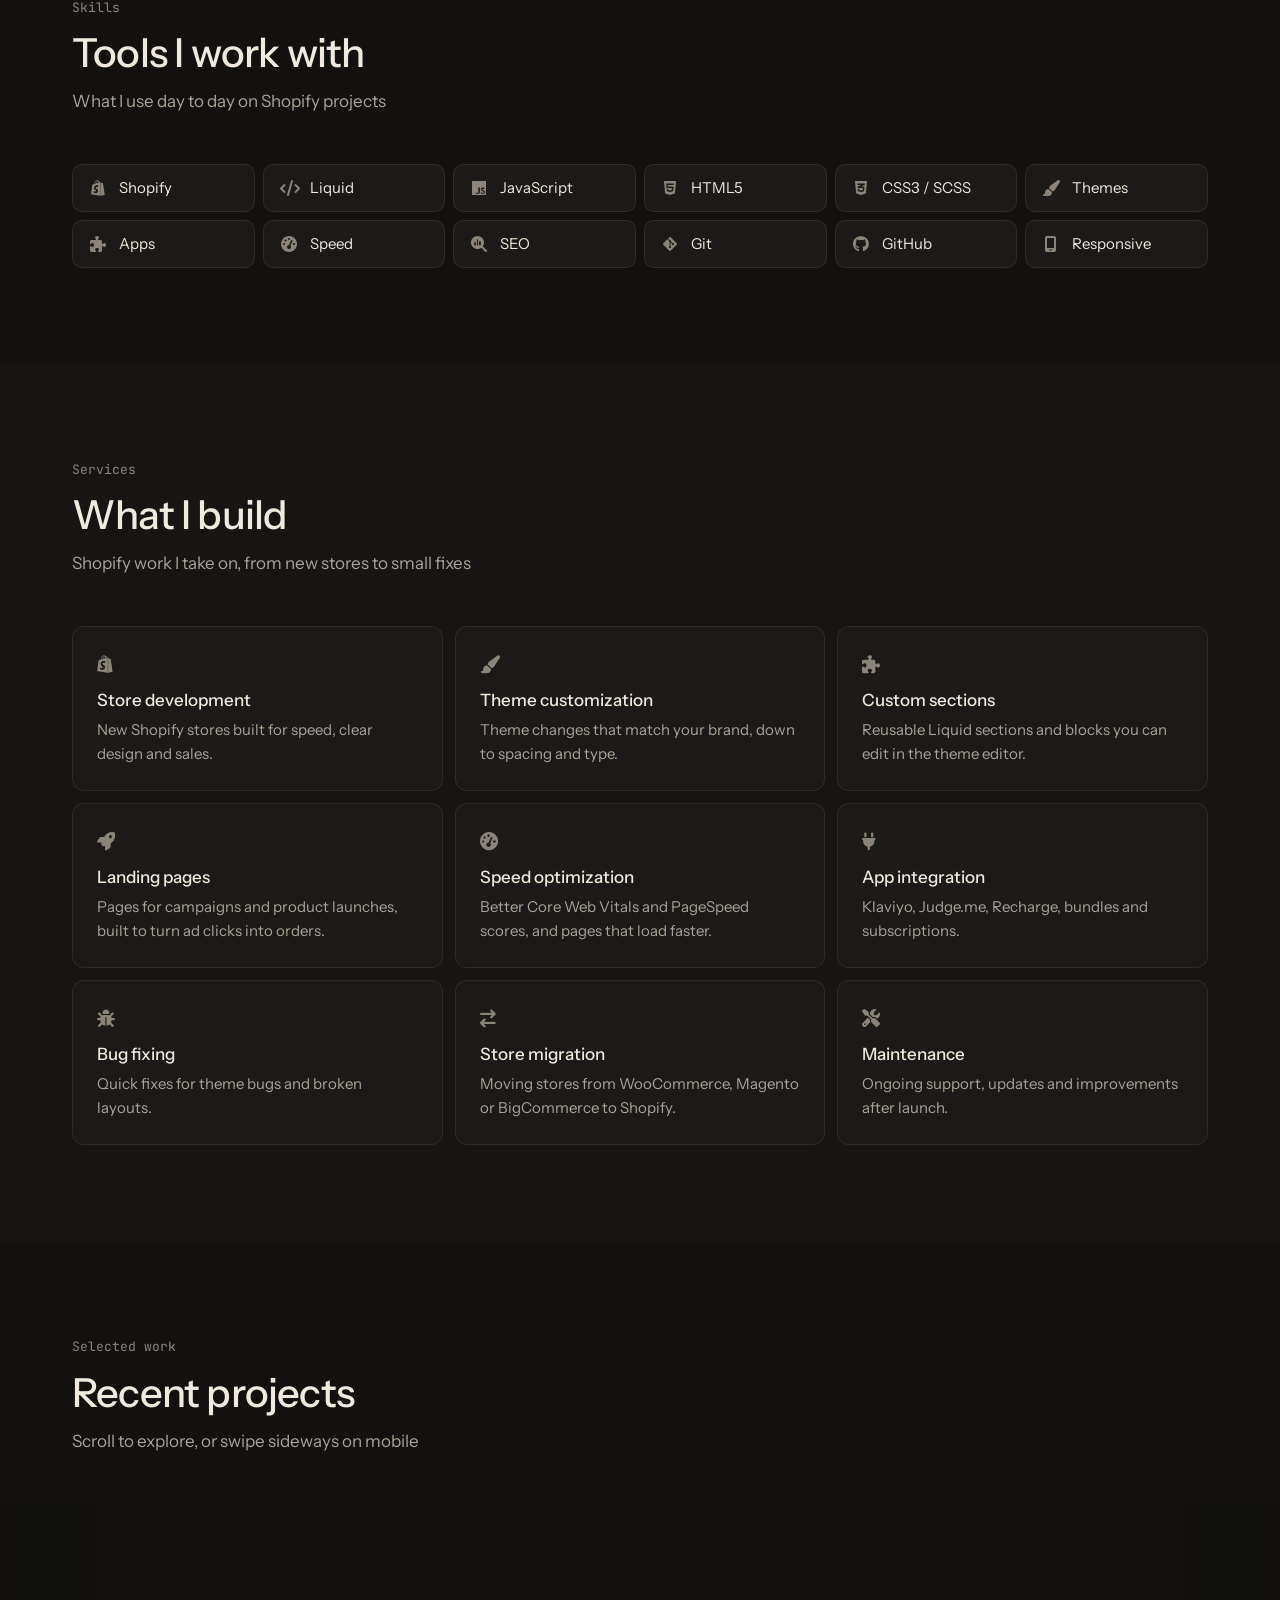
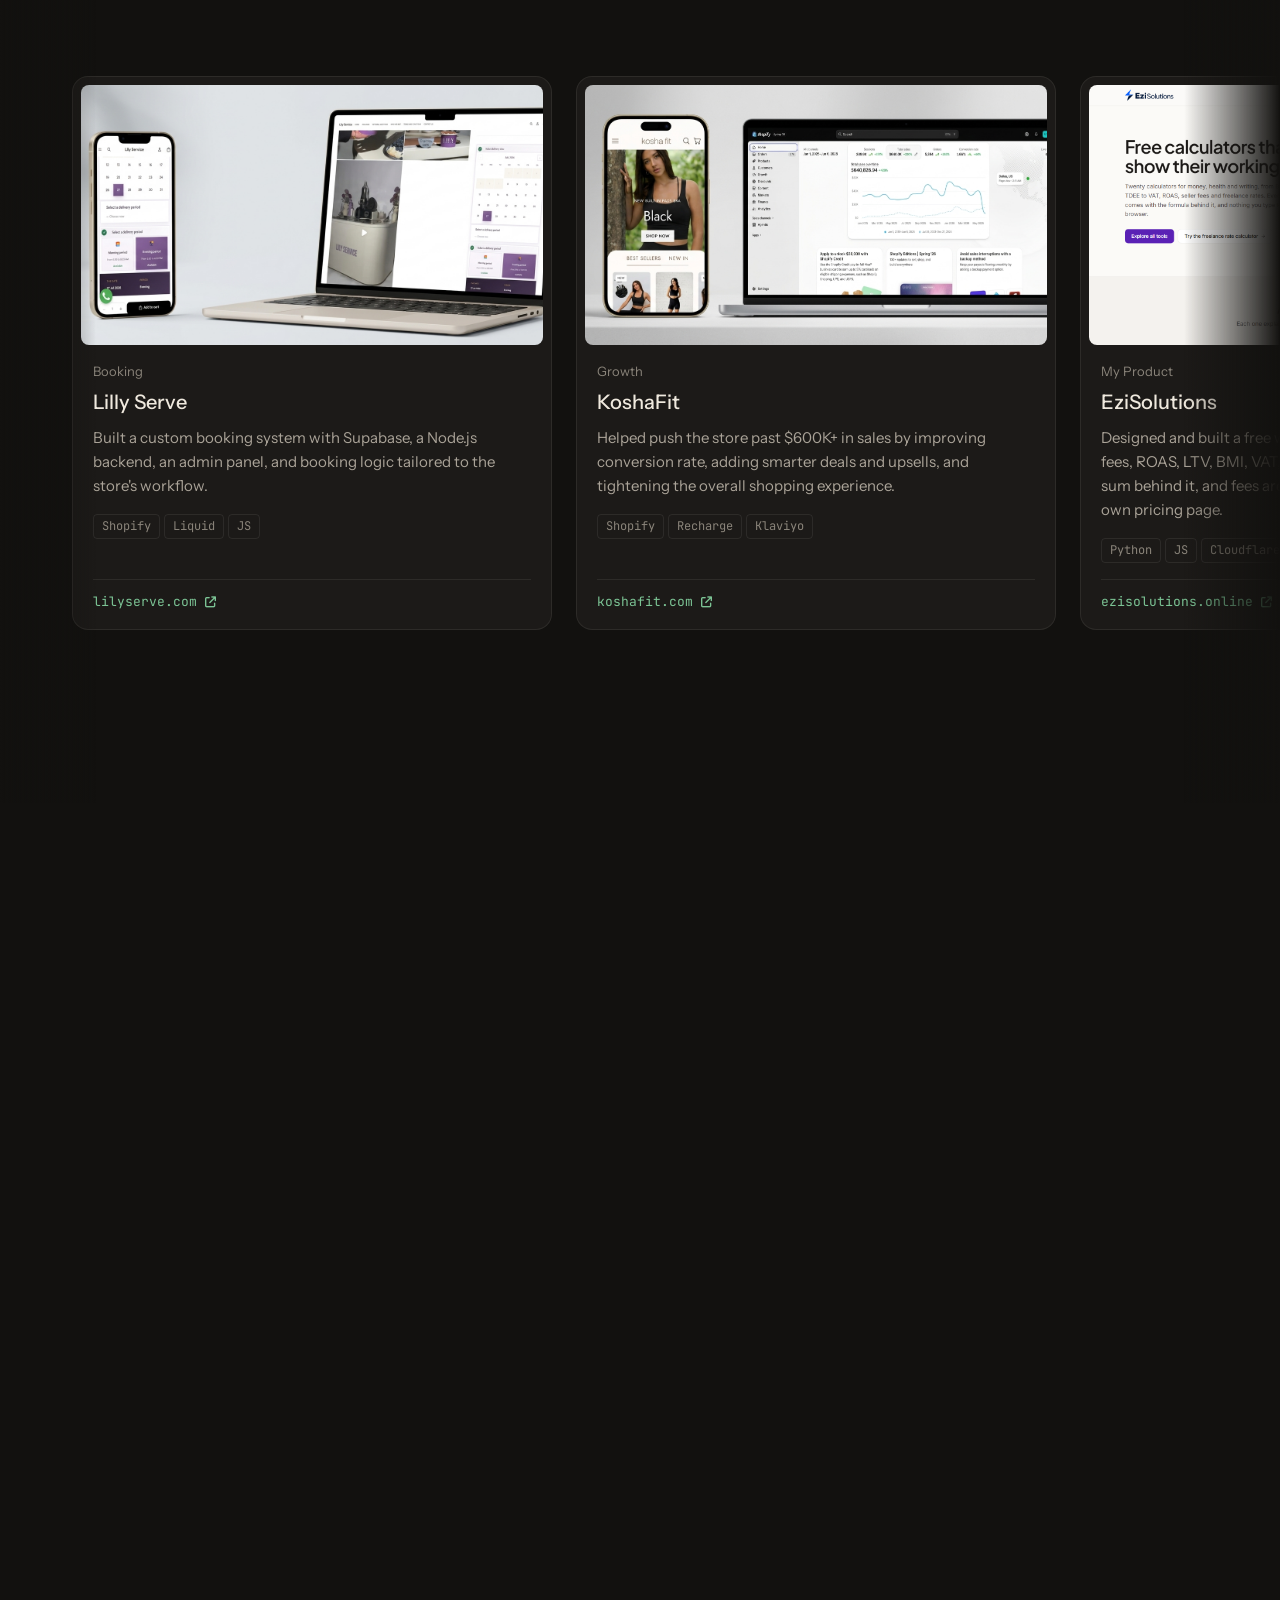
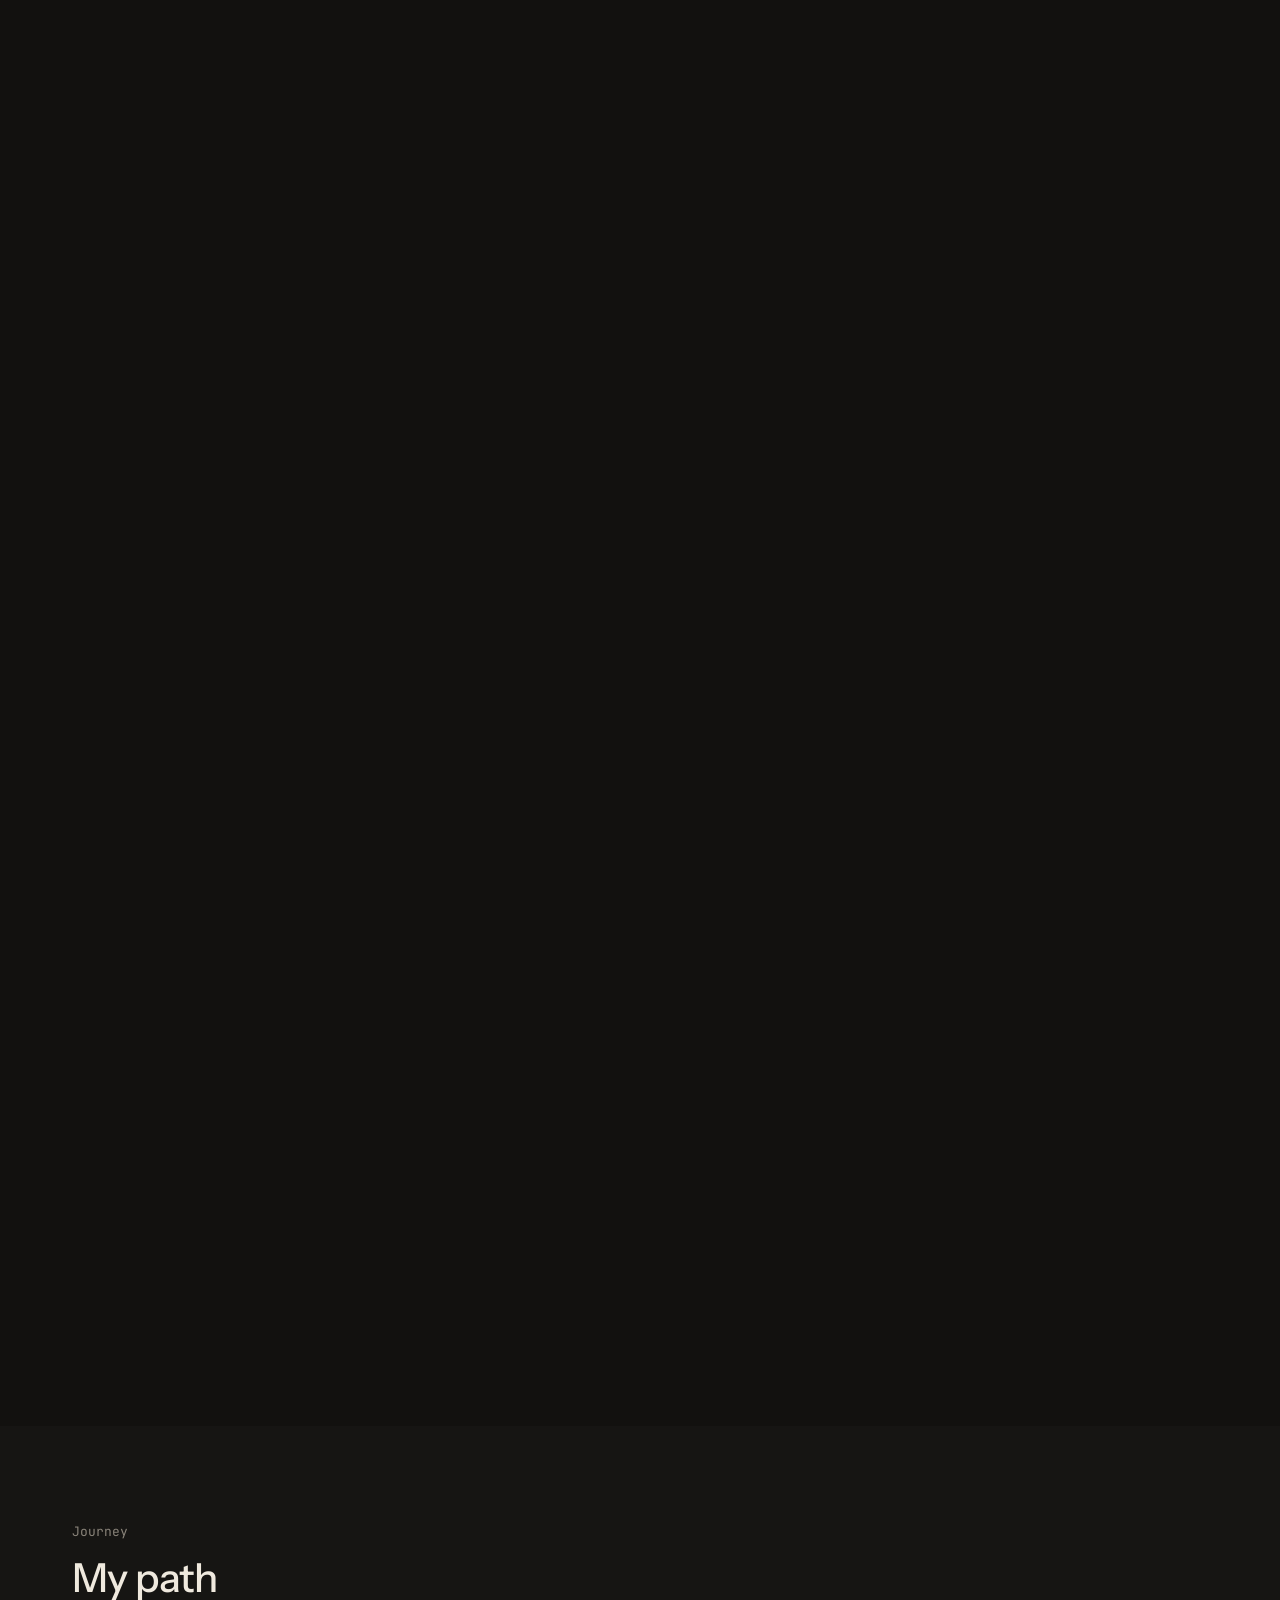
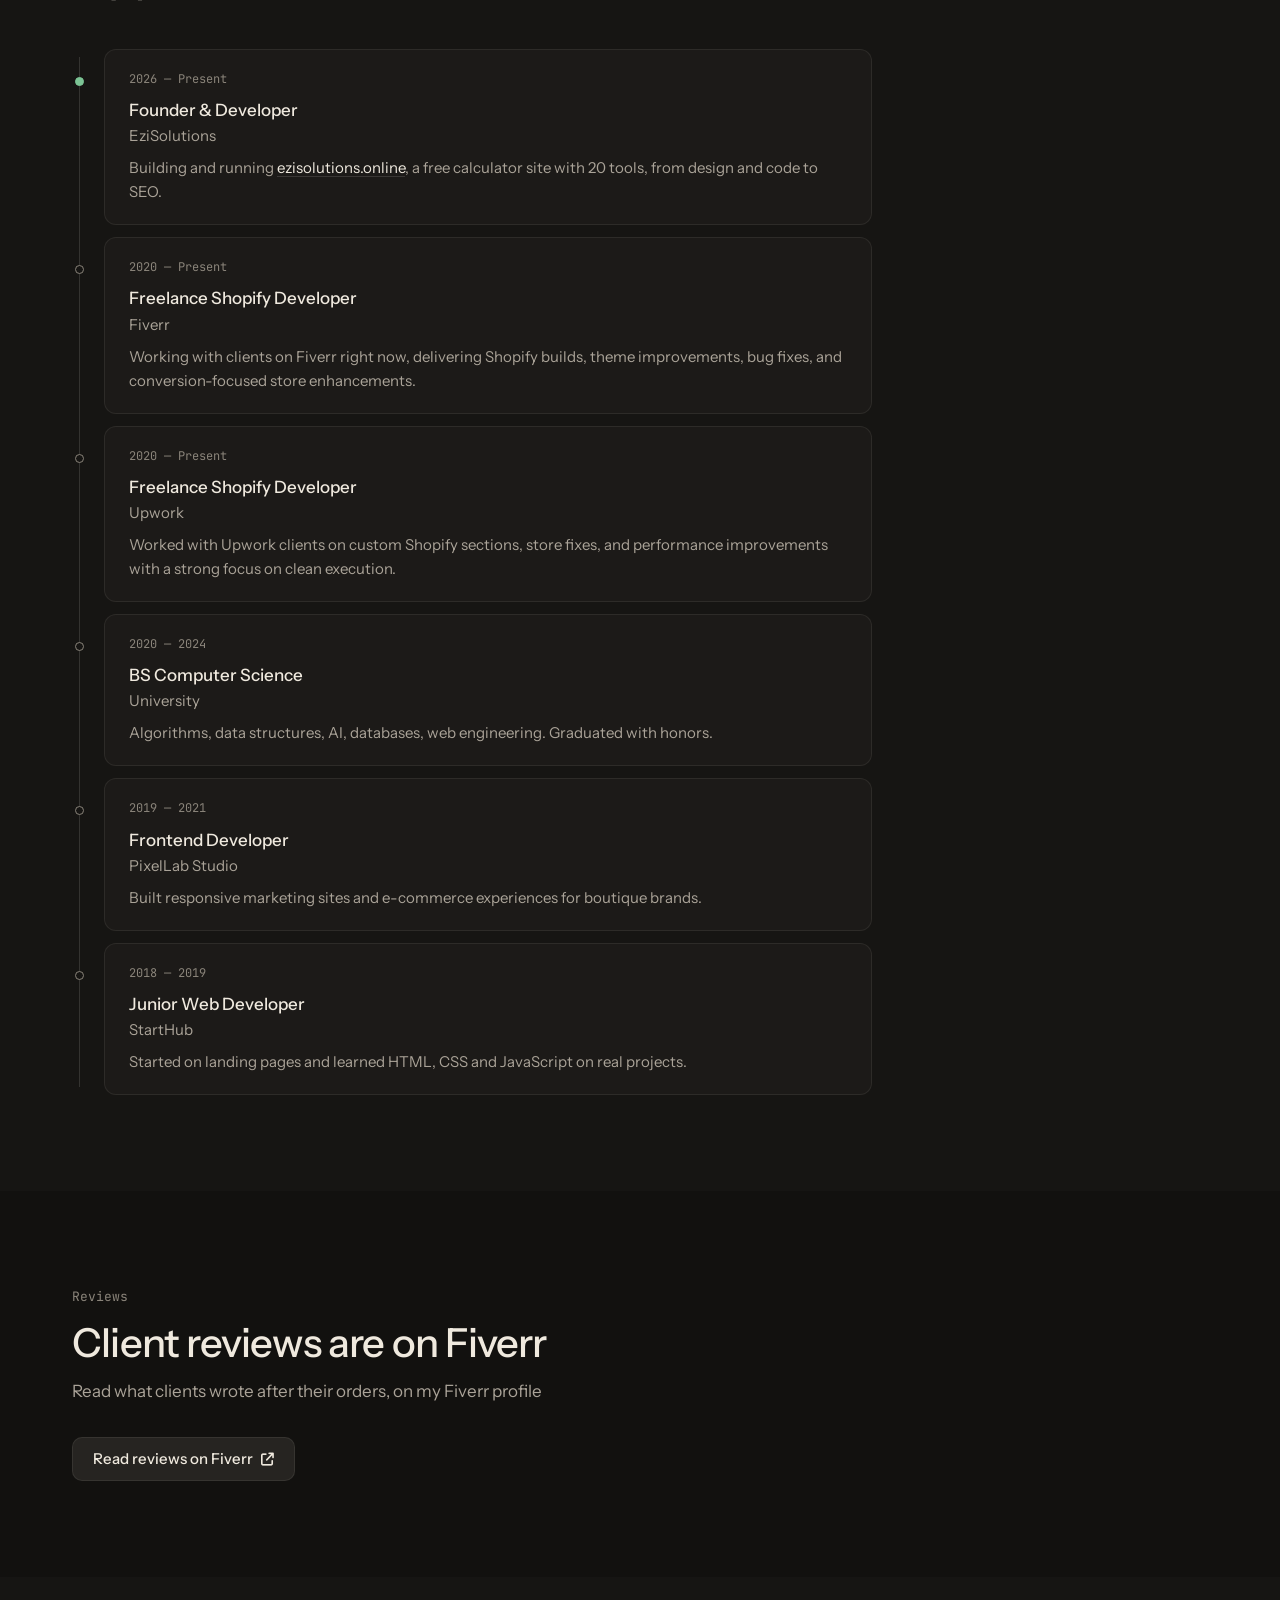
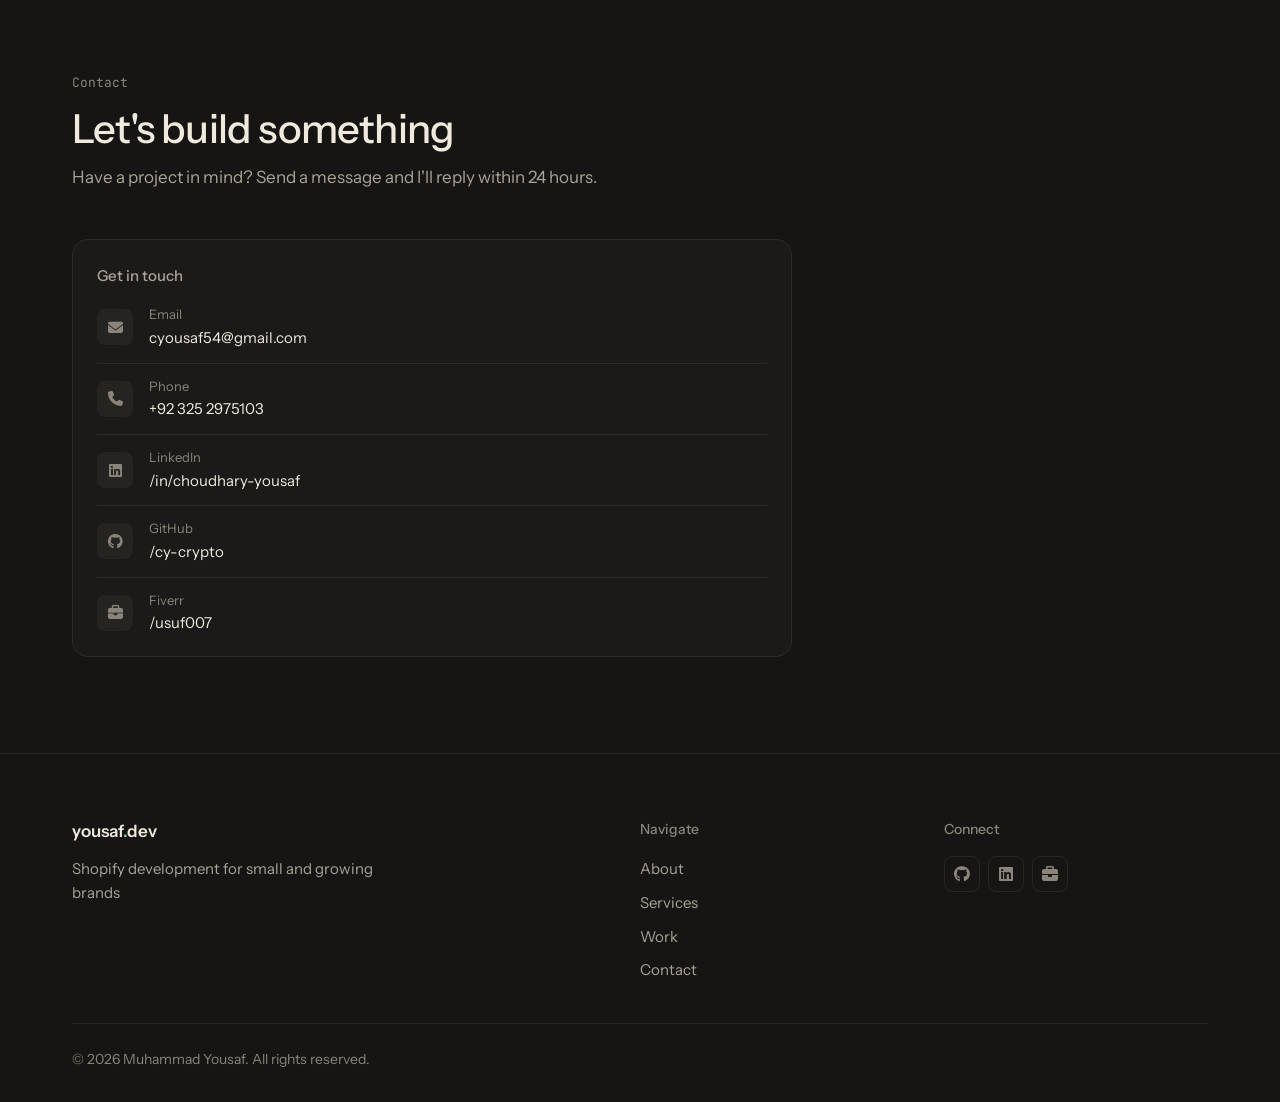
==== commit b648dc40: "Unslop the portfolio: warm neutral palette, quiet chrome, plain copy Remove the cyan-violet gradient" ====
--- a/index.html
+++ b/index.html
@@ -3,32 +3,26 @@
 <head>
   <meta charset="UTF-8" />
   <meta name="viewport" content="width=device-width, initial-scale=1.0" />
-  <meta name="theme-color" content="#07090f" />
-  <meta name="description" content="Muhammad Yousaf — Shopify Developer & Computer Science graduate. Premium Shopify stores, custom themes, and conversion-focused commerce." />
+  <meta name="theme-color" content="#161513" />
+  <meta name="description" content="Muhammad Yousaf — Shopify Developer & Computer Science graduate. I build, fix and speed up Shopify stores: custom themes, sections, apps and conversion work." />
   <title>Muhammad Yousaf — Shopify Developer</title>
 
   <link rel="preconnect" href="https://fonts.googleapis.com" />
   <link rel="preconnect" href="https://fonts.gstatic.com" crossorigin />
   <link rel="preconnect" href="https://cdnjs.cloudflare.com" crossorigin />
 
-  <link href="https://fonts.googleapis.com/css2?family=Space+Grotesk:wght@400;500;600;700&family=JetBrains+Mono:wght@400;500&display=swap" rel="stylesheet" />
+  <link href="https://fonts.googleapis.com/css2?family=Instrument+Sans:wght@400;500;600&family=JetBrains+Mono:wght@400;500&display=swap" rel="stylesheet" />
   <link rel="stylesheet" href="https://cdnjs.cloudflare.com/ajax/libs/font-awesome/6.5.1/css/all.min.css" />
 
   <link rel="stylesheet" href="style.css" />
 </head>
 <body>
-
-  <!-- Loader -->
-  <div class="loader" id="loader">
-    <div class="loader-mark">◈</div>
-  </div>
 
   <!-- Navbar -->
   <header class="navbar" id="navbar">
     <div class="container nav-container">
       <a href="#home" class="logo">
-        <span class="logo-mark">◈</span>
-        <span class="logo-text">YOUSAF<span class="logo-dot">.</span>DEV</span>
+        <span class="logo-text">yousaf<span class="logo-dot">.</span>dev</span>
       </a>
 
       <nav>
@@ -44,7 +38,7 @@
       </nav>
 
       <div class="nav-actions">
-        <a href="#contact" class="btn btn-primary hide-mobile">Hire Me</a>
+        <a href="#contact" class="btn btn-primary hide-mobile">Hire me</a>
         <button class="hamburger" id="hamburger" aria-label="Toggle menu">
           <span></span><span></span><span></span>
         </button>
@@ -56,38 +50,32 @@
   <section class="hero" id="home">
     <div class="container hero-grid">
       <div class="hero-content">
-        <span class="chip">
-          <span class="pulse-dot"></span> Available for freelance projects
-        </span>
+        <p class="status"><span class="status-dot" aria-hidden="true"></span>Available for freelance projects</p>
 
         <h1 class="hero-title">
-          <span class="hero-eyebrow">Hi, I'm</span>
-          <span class="hero-name gradient-text">Muhammad Yousaf</span>
-          <span class="hero-typed">
-            <span class="typed-prefix">&gt;_</span>
-            <span id="typed" class="typed"></span>
-          </span>
+          <span class="hero-name">Muhammad Yousaf</span>
+          <span class="hero-role">builds, fixes and speeds up Shopify stores</span>
         </h1>
 
         <p class="hero-desc">
-          <strong>Shopify Developer</strong> &amp; <strong>CS graduate</strong> building
-          modern, conversion-focused commerce experiences — from custom Liquid themes
-          to fully bespoke storefronts.
+          Shopify developer and computer science graduate. Custom Liquid themes,
+          sections, apps and conversion work for brands that want a faster store
+          that sells more.
         </p>
 
         <div class="hero-buttons">
           <a href="#work" class="btn btn-primary">
-            View Projects <i class="fas fa-arrow-right"></i>
+            View projects <i class="fas fa-arrow-right" aria-hidden="true"></i>
           </a>
           <a href="#contact" class="btn btn-ghost">
-            <i class="fas fa-paper-plane"></i> Contact Me
+            Contact me
           </a>
         </div>
 
         <div class="hero-socials">
-          <a href="https://github.com/cy-crypto" target="_blank" rel="noopener" aria-label="GitHub"><i class="fab fa-github"></i></a>
-          <a href="https://www.linkedin.com/in/choudhary-yousaf/" target="_blank" rel="noopener" aria-label="LinkedIn"><i class="fab fa-linkedin"></i></a>
-          <a href="https://www.fiverr.com/users/usuf007/" target="_blank" rel="noopener" aria-label="Fiverr"><i class="fas fa-briefcase"></i></a>
+          <a href="https://github.com/cy-crypto" target="_blank" rel="noopener" aria-label="GitHub"><i class="fab fa-github" aria-hidden="true"></i></a>
+          <a href="https://www.linkedin.com/in/choudhary-yousaf/" target="_blank" rel="noopener" aria-label="LinkedIn"><i class="fab fa-linkedin" aria-hidden="true"></i></a>
+          <a href="https://www.fiverr.com/users/usuf007/" target="_blank" rel="noopener" aria-label="Fiverr"><i class="fas fa-briefcase" aria-hidden="true"></i></a>
         </div>
       </div>
 
@@ -100,7 +88,7 @@
             <div class="data-row"><span>Name</span><span>Muhammad Yousaf</span></div>
             <div class="data-row"><span>Role</span><span>Shopify Developer</span></div>
             <div class="data-row"><span>Degree</span><span>BS Computer Science</span></div>
-            <div class="data-row"><span>Status</span><span class="text-accent">● Available</span></div>
+            <div class="data-row"><span>Status</span><span class="data-status"><span class="status-dot" aria-hidden="true"></span>Available</span></div>
           </div>
         </div>
       </div>
@@ -111,44 +99,42 @@
   <section class="section" id="about">
     <div class="container">
       <div class="section-head reveal">
-        <span class="eyebrow">// About</span>
-        <h2 class="section-title">A developer at the<br><span class="gradient-text">intersection of code &amp; design</span></h2>
+        <span class="eyebrow">About</span>
+        <h2 class="section-title">A Shopify developer with a computer science degree</h2>
       </div>
 
       <div class="about-grid">
         <div class="about-content reveal">
           <p class="lead">
-            I'm a <strong>Shopify Developer</strong> and <strong>Computer Science graduate</strong>
-            with a passion for clean code, pixel-perfect design, and the craft of building
-            commerce that actually converts.
+            I'm a Shopify developer and computer science graduate. I care about clean code,
+            careful design and stores that turn visitors into customers.
           </p>
           <p>
-            From custom Liquid themes to fully bespoke storefronts, I've helped brands
-            across 20+ countries launch, scale, and optimize. My CS background gives me
-            an edge: I don't just ship pixels — I architect for performance, search,
-            and the long-term health of the codebase.
+            From custom Liquid themes to fully custom storefronts, I've helped brands
+            in 20+ countries launch, grow and fix their stores. My CS background means
+            I build for speed, search and a codebase that stays easy to work on.
           </p>
           <p>
-            <strong>Focus:</strong> speed, accessibility, conversion, and an experience
-            your customers actually enjoy.
+            Focus: speed, accessibility, conversion and a store your customers
+            enjoy using.
           </p>
         </div>
 
         <div class="about-stats reveal">
           <div class="stat-card">
-            <div class="stat-num"><span class="counter" data-target="5">0</span>+</div>
-            <div class="stat-label">Years Experience</div>
+            <div class="stat-num">5+</div>
+            <div class="stat-label">Years of experience</div>
           </div>
           <div class="stat-card">
-            <div class="stat-num"><span class="counter" data-target="120">0</span>+</div>
-            <div class="stat-label">Shopify Projects</div>
+            <div class="stat-num">120+</div>
+            <div class="stat-label">Shopify projects</div>
           </div>
           <div class="stat-card">
-            <div class="stat-num"><span class="counter" data-target="85">0</span>+</div>
-            <div class="stat-label">Happy Clients</div>
+            <div class="stat-num">85+</div>
+            <div class="stat-label">Happy clients</div>
           </div>
           <div class="stat-card">
-            <div class="stat-num"><span class="counter" data-target="20">0</span>+</div>
+            <div class="stat-num">20+</div>
             <div class="stat-label">Countries</div>
           </div>
         </div>
@@ -160,9 +146,9 @@
   <section class="section section-alt" id="skills">
     <div class="container">
       <div class="section-head reveal">
-        <span class="eyebrow">// Skills</span>
-        <h2 class="section-title">Technical <span class="gradient-text">toolkit</span></h2>
-        <p class="section-sub">Tools and technologies I use every day to ship great Shopify experiences.</p>
+        <span class="eyebrow">Skills</span>
+        <h2 class="section-title">Tools I work with</h2>
+        <p class="section-sub">What I use day to day on Shopify projects</p>
       </div>
 
       <div class="skills-grid">
@@ -176,7 +162,7 @@
         <div class="skill-card reveal"><i class="fas fa-gauge-high"></i><span>Speed</span></div>
         <div class="skill-card reveal"><i class="fas fa-magnifying-glass-chart"></i><span>SEO</span></div>
         <div class="skill-card reveal"><i class="fab fa-git-alt"></i><span>Git</span></div>
-        <div class="skill-card reveal"><i class="fab fa-github"></i><span>GitHub</span></div>
+        <div class="skill-card reveal"><i class="fab fa-github" aria-hidden="true"></i><span>GitHub</span></div>
         <div class="skill-card reveal"><i class="fas fa-mobile-screen"></i><span>Responsive</span></div>
       </div>
     </div>
@@ -186,56 +172,56 @@
   <section class="section" id="services">
     <div class="container">
       <div class="section-head reveal">
-        <span class="eyebrow">// Services</span>
-        <h2 class="section-title">What I <span class="gradient-text">build</span></h2>
-        <p class="section-sub">End-to-end Shopify services to help your brand grow online.</p>
+        <span class="eyebrow">Services</span>
+        <h2 class="section-title">What I build</h2>
+        <p class="section-sub">Shopify work I take on, from new stores to small fixes</p>
       </div>
 
       <div class="services-grid">
-        <div class="service-card glass-card reveal">
+        <div class="service-card reveal">
           <div class="service-icon"><i class="fab fa-shopify"></i></div>
-          <h3>Store Development</h3>
-          <p>Full-stack Shopify stores engineered for speed, design, and conversion.</p>
-        </div>
-        <div class="service-card glass-card reveal">
+          <h3>Store development</h3>
+          <p>New Shopify stores built for speed, clear design and sales.</p>
+        </div>
+        <div class="service-card reveal">
           <div class="service-icon"><i class="fas fa-paintbrush"></i></div>
-          <h3>Theme Customization</h3>
-          <p>Pixel-perfect adjustments to match your brand down to the last detail.</p>
-        </div>
-        <div class="service-card glass-card reveal">
+          <h3>Theme customization</h3>
+          <p>Theme changes that match your brand, down to spacing and type.</p>
+        </div>
+        <div class="service-card reveal">
           <div class="service-icon"><i class="fas fa-puzzle-piece"></i></div>
-          <h3>Custom Sections</h3>
-          <p>Reusable Liquid sections &amp; blocks for merchant-friendly editing.</p>
-        </div>
-        <div class="service-card glass-card reveal">
+          <h3>Custom sections</h3>
+          <p>Reusable Liquid sections and blocks you can edit in the theme editor.</p>
+        </div>
+        <div class="service-card reveal">
           <div class="service-icon"><i class="fas fa-rocket"></i></div>
-          <h3>Landing Pages</h3>
-          <p>High-converting landing pages that maximize ROAS from day one.</p>
-        </div>
-        <div class="service-card glass-card reveal">
+          <h3>Landing pages</h3>
+          <p>Pages for campaigns and product launches, built to turn ad clicks into orders.</p>
+        </div>
+        <div class="service-card reveal">
           <div class="service-icon"><i class="fas fa-gauge-high"></i></div>
-          <h3>Speed Optimization</h3>
-          <p>Boost Core Web Vitals, PageSpeed, and Time-to-Interactive.</p>
-        </div>
-        <div class="service-card glass-card reveal">
+          <h3>Speed optimization</h3>
+          <p>Better Core Web Vitals and PageSpeed scores, and pages that load faster.</p>
+        </div>
+        <div class="service-card reveal">
           <div class="service-icon"><i class="fas fa-plug"></i></div>
-          <h3>App Integration</h3>
-          <p>Klaviyo · Judge.me · Recharge · Bundles · Subscriptions.</p>
-        </div>
-        <div class="service-card glass-card reveal">
+          <h3>App integration</h3>
+          <p>Klaviyo, Judge.me, Recharge, bundles and subscriptions.</p>
+        </div>
+        <div class="service-card reveal">
           <div class="service-icon"><i class="fas fa-bug"></i></div>
-          <h3>Bug Fixing</h3>
-          <p>Quick, surgical fixes for theme bugs and broken layouts.</p>
-        </div>
-        <div class="service-card glass-card reveal">
+          <h3>Bug fixing</h3>
+          <p>Quick fixes for theme bugs and broken layouts.</p>
+        </div>
+        <div class="service-card reveal">
           <div class="service-icon"><i class="fas fa-arrow-right-arrow-left"></i></div>
-          <h3>Store Migration</h3>
-          <p>Seamless migration from WooCommerce, Magento, or BigCommerce.</p>
-        </div>
-        <div class="service-card glass-card reveal">
+          <h3>Store migration</h3>
+          <p>Moving stores from WooCommerce, Magento or BigCommerce to Shopify.</p>
+        </div>
+        <div class="service-card reveal">
           <div class="service-icon"><i class="fas fa-screwdriver-wrench"></i></div>
           <h3>Maintenance</h3>
-          <p>Ongoing support, updates, and improvements post-launch.</p>
+          <p>Ongoing support, updates and improvements after launch.</p>
         </div>
       </div>
     </div>
@@ -245,9 +231,9 @@
   <section class="section section-alt work-section" id="work">
     <div class="container">
       <div class="section-head reveal">
-        <span class="eyebrow">// Selected Work</span>
-        <h2 class="section-title"> Some of My Recent <span class="gradient-text">projects</span></h2>
-        <p class="section-sub">Scroll to explore — or swipe sideways on mobile.</p>
+        <span class="eyebrow">Selected work</span>
+        <h2 class="section-title">Recent projects</h2>
+        <p class="section-sub">Scroll to explore, or swipe sideways on mobile</p>
       </div>
     </div>
 
@@ -262,7 +248,7 @@
             <h3>Lilly Serve</h3>
             <p>Built a custom booking system with Supabase, a Node.js backend, an admin panel, and booking logic tailored to the store's workflow.</p>
             <div class="work-stack"><span>Shopify</span><span>Liquid</span><span>JS</span></div>
-            <a href="https://lilyserve.com" target="_blank" rel="noopener" class="btn btn-ghost btn-full">Visit <i class="fas fa-arrow-up-right-from-square" aria-hidden="true"></i></a>
+            <a href="https://lilyserve.com" class="work-link" target="_blank" rel="noopener">lilyserve.com <i class="fas fa-arrow-up-right-from-square" aria-hidden="true"></i></a>
           </div>
         </article>
 
@@ -275,7 +261,7 @@
             <h3>KoshaFit</h3>
             <p>Helped push the store past $600K+ in sales by improving conversion rate, adding smarter deals and upsells, and tightening the overall shopping experience.</p>
             <div class="work-stack"><span>Shopify</span><span>Recharge</span><span>Klaviyo</span></div>
-            <a href="https://koshafit.com/" target="_blank" rel="noopener" class="btn btn-ghost btn-full">Visit <i class="fas fa-arrow-up-right-from-square" aria-hidden="true"></i></a>
+            <a href="https://koshafit.com/" class="work-link" target="_blank" rel="noopener">koshafit.com <i class="fas fa-arrow-up-right-from-square" aria-hidden="true"></i></a>
           </div>
         </article>
 
@@ -288,7 +274,7 @@
             <h3>EziSolutions</h3>
             <p>Designed and built a free website of 20 online calculators (seller fees, ROAS, LTV, BMI, VAT, loans). Every result shows the exact sum behind it, and fees are checked against each company's own pricing page.</p>
             <div class="work-stack"><span>Python</span><span>JS</span><span>Cloudflare</span></div>
-            <a href="https://ezisolutions.online" class="btn btn-ghost btn-full" target="_blank" rel="noopener">Visit <i class="fas fa-arrow-up-right-from-square" aria-hidden="true"></i></a>
+            <a href="https://ezisolutions.online" class="work-link" target="_blank" rel="noopener">ezisolutions.online <i class="fas fa-arrow-up-right-from-square" aria-hidden="true"></i></a>
           </div>
         </article>
 
@@ -301,7 +287,7 @@
             <h3>HIDR</h3>
             <p>Designed the complete store from the ground up, focusing on structure, visual balance, and a clean shopping flow.</p>
             <div class="work-stack"><span>HTML</span><span>CSS</span><span>GSAP</span></div>
-            <a href="https://housedripdoctor.com/" target="_blank" rel="noopener" class="btn btn-ghost btn-full">Visit <i class="fas fa-arrow-up-right-from-square" aria-hidden="true"></i></a>
+            <a href="https://housedripdoctor.com/" class="work-link" target="_blank" rel="noopener">housedripdoctor.com <i class="fas fa-arrow-up-right-from-square" aria-hidden="true"></i></a>
           </div>
         </article>
 
@@ -314,7 +300,7 @@
             <h3>HomePatterns</h3>
             <p>Added filters, custom metafield-driven logic, and extra functionality to make browsing easier and the storefront more useful.</p>
             <div class="work-stack"><span>Shopify</span><span>Liquid</span><span>Alpine</span></div>
-            <a href="https://homepatterns.com/" target="_blank" rel="noopener" class="btn btn-ghost btn-full">Visit <i class="fas fa-arrow-up-right-from-square" aria-hidden="true"></i></a>
+            <a href="https://homepatterns.com/" class="work-link" target="_blank" rel="noopener">homepatterns.com <i class="fas fa-arrow-up-right-from-square" aria-hidden="true"></i></a>
           </div>
         </article>
       </div>
@@ -325,8 +311,8 @@
   <section class="section" id="journey">
     <div class="container">
       <div class="section-head reveal">
-        <span class="eyebrow">// Journey</span>
-        <h2 class="section-title">My <span class="gradient-text">path</span></h2>
+        <span class="eyebrow">Journey</span>
+        <h2 class="section-title">My path</h2>
       </div>
 
       <div class="timeline">
@@ -388,7 +374,7 @@
             <span class="timeline-date">2018 — 2019</span>
             <h3>Junior Web Developer</h3>
             <h4>StartHub</h4>
-            <p>Cut my teeth on landing pages, learned the craft of HTML, CSS, and JavaScript.</p>
+            <p>Started on landing pages and learned HTML, CSS and JavaScript on real projects.</p>
           </div>
         </div>
       </div>
@@ -399,46 +385,13 @@
   <section class="section section-alt" id="reviews">
     <div class="container">
       <div class="section-head reveal">
-        <span class="eyebrow">// Reviews</span>
-        <h2 class="section-title">What clients <span class="gradient-text">say</span></h2>
-      </div>
-
-      <div class="reviews-grid">
-        <div class="review-card glass-card reveal">
-          <div class="review-stars">★★★★★</div>
-          <p>"The booking flow for <strong>Lilly Serve</strong> finally feels solid. He connected Supabase, the Node.js backend, and admin logic in a way that made the whole system easy to manage."</p>
-          <div class="review-author">
-            <img src="https://i.pravatar.cc/100?img=12" alt="" />
-            <div><strong>Sarah Johnson</strong><span>Operations Lead, Lilly Serve</span></div>
-          </div>
-        </div>
-
-        <div class="review-card glass-card reveal">
-          <div class="review-stars">★★★★★</div>
-          <p>"<strong>KoshaFit</strong> was the turning point for us. The CRO improvements, upsells, and store tuning helped push us past <strong>$600K+ in sales</strong>."</p>
-          <div class="review-author">
-            <img src="https://i.pravatar.cc/100?img=32" alt="" />
-            <div><strong>Michael Chen</strong><span>Founder, KoshaFit</span></div>
-          </div>
-        </div>
-
-        <div class="review-card glass-card reveal">
-          <div class="review-stars">★★★★★</div>
-          <p>"He made <strong>501ORIGNAL</strong> feel complete again with bundles, custom sections, and the UI fixes we needed to clean up the experience."</p>
-          <div class="review-author">
-            <img src="https://i.pravatar.cc/100?img=47" alt="" />
-            <div><strong>Emma Williams</strong><span>Brand Manager, 501ORIGNAL</span></div>
-          </div>
-        </div>
-
-        <div class="review-card glass-card reveal">
-          <div class="review-stars">★★★★★</div>
-          <p>"The <strong>HomePatterns</strong> work made browsing so much easier. Filters, metafield logic, and the extra functionality all came together cleanly."</p>
-          <div class="review-author">
-            <img src="https://i.pravatar.cc/100?img=68" alt="" />
-            <div><strong>David Park</strong><span>Product Owner, HomePatterns</span></div>
-          </div>
-        </div>
+        <span class="eyebrow">Reviews</span>
+        <h2 class="section-title">Client reviews are on Fiverr</h2>
+        <p class="section-sub">Read what clients wrote after their orders, on my Fiverr profile</p>
+      </div>
+
+      <div class="reviews-cta reveal">
+        <a href="https://www.fiverr.com/users/usuf007/" class="btn btn-ghost" target="_blank" rel="noopener">Read reviews on Fiverr <i class="fas fa-arrow-up-right-from-square" aria-hidden="true"></i></a>
       </div>
     </div>
   </section>
@@ -447,33 +400,33 @@
   <section class="section" id="contact">
     <div class="container">
       <div class="section-head reveal">
-        <span class="eyebrow">// Contact</span>
-        <h2 class="section-title">Let's <span class="gradient-text">build</span> something</h2>
+        <span class="eyebrow">Contact</span>
+        <h2 class="section-title">Let's build something</h2>
         <p class="section-sub">Have a project in mind? Send a message and I'll reply within 24 hours.</p>
       </div>
 
       <div class="contact-grid">
-        <div class="contact-info glass-card reveal">
-          <h3>Channels</h3>
+        <div class="contact-info reveal">
+          <h3>Get in touch</h3>
           <ul class="contact-list">
             <li>
-              <i class="fas fa-envelope"></i>
+              <i class="fas fa-envelope" aria-hidden="true"></i>
               <div><span>Email</span><a href="mailto:cyousaf54@gmail.com">cyousaf54@gmail.com</a></div>
             </li>
             <li>
-              <i class="fas fa-phone"></i>
+              <i class="fas fa-phone" aria-hidden="true"></i>
               <div><span>Phone</span><a href="tel:+923252975103">+92 325 2975103</a></div>
             </li>
             <li>
-              <i class="fab fa-linkedin"></i>
+              <i class="fab fa-linkedin" aria-hidden="true"></i>
               <div><span>LinkedIn</span><a href="https://www.linkedin.com/in/choudhary-yousaf/" target="_blank" rel="noopener">/in/choudhary-yousaf</a></div>
             </li>
             <li>
-              <i class="fab fa-github"></i>
+              <i class="fab fa-github" aria-hidden="true"></i>
               <div><span>GitHub</span><a href="https://github.com/cy-crypto" target="_blank" rel="noopener">/cy-crypto</a></div>
             </li>
             <li>
-              <i class="fas fa-briefcase"></i>
+              <i class="fas fa-briefcase" aria-hidden="true"></i>
               <div><span>Fiverr</span><a href="https://www.fiverr.com/users/usuf007/" target="_blank" rel="noopener">/usuf007</a></div>
             </li>
           </ul>
@@ -488,10 +441,9 @@
       <div class="footer-grid">
         <div>
           <a href="#home" class="logo">
-            <span class="logo-mark">◈</span>
-            <span class="logo-text">YOUSAF<span class="logo-dot">.</span>DEV</span>
+            <span class="logo-text">yousaf<span class="logo-dot">.</span>dev</span>
           </a>
-          <p class="footer-tag">Premium Shopify development for ambitious brands.</p>
+          <p class="footer-tag">Shopify development for small and growing brands</p>
         </div>
         <div>
           <h4>Navigate</h4>
@@ -505,9 +457,9 @@
         <div>
           <h4>Connect</h4>
           <div class="social-icons">
-            <a href="https://github.com/cy-crypto" target="_blank" rel="noopener" aria-label="GitHub"><i class="fab fa-github"></i></a>
-            <a href="https://www.linkedin.com/in/choudhary-yousaf/" target="_blank" rel="noopener" aria-label="LinkedIn"><i class="fab fa-linkedin"></i></a>
-            <a href="https://www.fiverr.com/users/usuf007/" target="_blank" rel="noopener" aria-label="Fiverr"><i class="fas fa-briefcase"></i></a>
+            <a href="https://github.com/cy-crypto" target="_blank" rel="noopener" aria-label="GitHub"><i class="fab fa-github" aria-hidden="true"></i></a>
+            <a href="https://www.linkedin.com/in/choudhary-yousaf/" target="_blank" rel="noopener" aria-label="LinkedIn"><i class="fab fa-linkedin" aria-hidden="true"></i></a>
+            <a href="https://www.fiverr.com/users/usuf007/" target="_blank" rel="noopener" aria-label="Fiverr"><i class="fas fa-briefcase" aria-hidden="true"></i></a>
           </div>
         </div>
       </div>
@@ -518,7 +470,7 @@
   </footer>
 
   <button class="back-to-top" id="backToTop" aria-label="Back to top">
-    <i class="fas fa-arrow-up"></i>
+    <i class="fas fa-arrow-up" aria-hidden="true"></i>
   </button>
 
   <script src="script.js" defer></script>
--- a/style.css
+++ b/style.css
@@ -1,33 +1,28 @@
 /* ==========================================================
-   Portfolio — minimal, dark, focused
+   Portfolio: warm dark ramp, one green accent, quiet chrome.
+   The colour lives in the store screenshots.
    Responsive: 1440 / 1200 / 1024 / 768 / 480 / 360
    ========================================================== */
 
 :root {
-  --bg: #07090f;
-  --bg-2: #0c1018;
-  --card: rgba(20, 26, 42, 0.55);
-  --card-glass: rgba(20, 26, 42, 0.45);
-  --border: rgba(120, 160, 220, 0.10);
-  --border-bright: rgba(120, 160, 220, 0.22);
-  --text: #e6ecf5;
-  --muted: #8a99b1;
-  --dim: #5a6678;
-  --primary: #00d4ff;
-  --primary-2: #8b5cf6;
-  --accent: #10d99e;
-  --gradient: linear-gradient(135deg, #00d4ff 0%, #8b5cf6 100%);
-  --shadow-sm: 0 2px 12px rgba(0, 0, 0, 0.3);
-  --shadow-md: 0 10px 40px rgba(0, 0, 0, 0.4);
-  --shadow-lg: 0 20px 60px rgba(0, 0, 0, 0.5);
+  --bg-deep: #12110f;
+  --bg: #161513;
+  --card: #1c1a18;
+  --raised: #262421;
+  --line: rgba(239, 233, 222, 0.08);
+  --line-strong: rgba(239, 233, 222, 0.14);
+  --text: #efe9de;
+  --muted: #aaa398;
+  --dim: #8a847a;
+  --accent: #7cc495;
   --radius: 12px;
-  --radius-lg: 18px;
-  --transition: 0.3s ease;
-  --ease-out: cubic-bezier(0.16, 1, 0.3, 1);
+  --radius-lg: 16px;
+  --ease: cubic-bezier(0.22, 1, 0.36, 1);
+  --fast: 160ms;
   --container: 1200px;
-  --section-pad: 55px;
-  --mono: 'JetBrains Mono', monospace;
-  --sans: 'Space Grotesk', system-ui, sans-serif;
+  --section-pad: 96px;
+  --mono: 'JetBrains Mono', ui-monospace, monospace;
+  --sans: 'Instrument Sans', system-ui, sans-serif;
 }
 
 /* ---------- Reset ---------- */
@@ -37,397 +32,238 @@
   font-family: var(--sans);
   background: var(--bg);
   color: var(--text);
+  font-size: 16px;
   line-height: 1.6;
   overflow-x: hidden;
   -webkit-font-smoothing: antialiased;
-  background-image:
-    radial-gradient(at 15% 10%, rgba(0, 212, 255, 0.08) 0px, transparent 50%),
-    radial-gradient(at 85% 80%, rgba(139, 92, 246, 0.06) 0px, transparent 50%);
-  background-attachment: fixed;
 }
 img { max-width: 100%; display: block; }
-a { color: inherit; text-decoration: none; transition: color var(--transition); }
+a { color: inherit; text-decoration: none; transition: color var(--fast) var(--ease); }
 button { font-family: inherit; border: none; background: none; color: inherit; }
 ul { list-style: none; }
 input, textarea { font-family: inherit; }
-
-/* ---------- Cursor ---------- */
-.cursor { display: none; }
-body { cursor: auto; }
-a, button, input, textarea, [role="button"] { cursor: pointer; }
-
-/* ---------- Loader ---------- */
-.loader {
-  position: fixed; inset: 0;
-  background: var(--bg);
-  display: grid; place-items: center;
-  z-index: 9999;
-  transition: opacity 0.5s ease, visibility 0.5s ease;
-}
-.loader.hidden { opacity: 0; visibility: hidden; pointer-events: none; }
-.loader-mark {
-  font-size: 2.5rem;
-  color: var(--primary);
-  animation: spin 1.2s linear infinite;
-  display: inline-block;
-}
-@keyframes spin { to { transform: rotate(360deg); } }
+a, button, [role="button"] { cursor: pointer; }
+:focus-visible { outline: 2px solid var(--accent); outline-offset: 2px; border-radius: 4px; }
 
 /* ---------- Layout ---------- */
-.container { width: 100%; max-width: var(--container); margin: 0 auto; padding: 0 24px; }
+.container { width: 100%; max-width: var(--container); margin: 0 auto; padding: 0 32px; }
 .section { padding: var(--section-pad) 0; position: relative; }
-.section-alt { background: linear-gradient(180deg, transparent, rgba(12, 16, 24, 0.5), transparent); }
-
-.section-head { text-align: center; margin-bottom: 64px; max-width: 720px; margin-left: auto; margin-right: auto; }
+.section-alt { background: var(--bg-deep); }
+
+.section-head { margin-bottom: 48px; max-width: 720px; }
 .eyebrow {
-  display: inline-block;
-  padding: 6px 14px;
+  display: block;
   font-family: var(--mono);
-  font-size: 0.72rem;
-  color: var(--primary);
-  letter-spacing: 0.12em;
-  text-transform: uppercase;
-  background: rgba(0, 212, 255, 0.06);
-  border: 1px solid var(--border-bright);
-  border-radius: 999px;
-  margin-bottom: 18px;
-}
-.section-title { font-size: clamp(2rem, 4vw, 3rem); font-weight: 700; line-height: 1.15; letter-spacing: -0.02em; }
-.section-sub { color: var(--muted); margin-top: 16px; font-size: 1.02rem; }
-
-.gradient-text {
-  background: var(--gradient);
-  -webkit-background-clip: text;
-  -webkit-text-fill-color: transparent;
-  background-clip: text;
-}
-.text-accent { color: var(--accent); }
+  font-size: 13px;
+  color: var(--dim);
+  margin-bottom: 12px;
+}
+.section-title { font-size: clamp(28px, 3.4vw, 40px); font-weight: 500; line-height: 1.15; letter-spacing: -0.02em; }
+.section-sub { color: var(--muted); margin-top: 12px; font-size: 17px; }
 
 /* ---------- Buttons ---------- */
 .btn {
   display: inline-flex; align-items: center; gap: 8px;
-  padding: 13px 24px;
+  height: 44px;
+  padding: 0 20px;
   border-radius: 10px;
   font-weight: 500;
-  font-size: 0.92rem;
-  transition: all var(--transition);
+  font-size: 15px;
   border: 1px solid transparent;
   white-space: nowrap;
-}
-.btn-primary {
-  background: var(--primary);
-  color: #001520;
-  box-shadow: 0 4px 16px rgba(0, 212, 255, 0.25);
-}
-.btn-primary:hover { background: #1ee0ff; transform: translateY(-1px); box-shadow: 0 8px 24px rgba(0, 212, 255, 0.35); }
-.btn-ghost {
-  background: transparent;
-  border-color: var(--border-bright);
-  color: var(--text);
-}
-.btn-ghost:hover { border-color: var(--primary); color: var(--primary); transform: translateY(-1px); }
+  transition: background-color var(--fast) var(--ease), border-color var(--fast) var(--ease), color var(--fast) var(--ease), transform var(--fast) var(--ease);
+}
+.btn:active { transform: scale(0.98); }
+.btn i { font-size: 13px; }
+.btn-primary { background: var(--text); color: var(--bg); box-shadow: inset 0 1px 0 rgba(255, 255, 255, 0.4); }
+.btn-primary:hover { background: #ffffff; }
+.btn-ghost { background: var(--raised); border-color: var(--line); color: var(--text); }
+.btn-ghost:hover { border-color: var(--line-strong); background: #2d2a27; }
 .btn-full { width: 100%; justify-content: center; }
-
-/* ---------- Glass Card ---------- */
-.glass-card {
-  background: var(--card-glass);
-  backdrop-filter: blur(16px);
-  -webkit-backdrop-filter: blur(16px);
-  border: 1px solid var(--border);
-  border-radius: var(--radius-lg);
-}
 
 /* ---------- Navbar ---------- */
 .navbar {
   position: fixed; top: 0; left: 0; right: 0;
   z-index: 1000;
-  padding: 18px 0;
-  transition: all var(--transition);
-}
-.navbar.scrolled {
-  background: rgba(7, 9, 15, 0.85);
-  backdrop-filter: blur(16px);
-  border-bottom: 1px solid var(--border);
-  padding: 12px 0;
-}
+  height: 64px;
+  display: flex; align-items: center;
+  border-bottom: 1px solid transparent;
+  transition: background-color var(--fast) var(--ease), border-color var(--fast) var(--ease);
+}
+.navbar.scrolled { background: rgba(22, 21, 19, 0.92); backdrop-filter: blur(12px); border-bottom-color: var(--line); }
 .nav-container { display: flex; align-items: center; justify-content: space-between; gap: 24px; }
-.logo {
-  display: flex; align-items: center; gap: 8px;
-  font-family: var(--mono);
-  font-size: 1rem;
-  font-weight: 600;
-  letter-spacing: 0.05em;
-}
-.logo-mark { color: var(--primary); font-size: 1.2rem; }
+.logo { display: flex; align-items: center; font-size: 17px; font-weight: 600; }
 .logo-text { color: var(--text); }
-.logo-dot { color: var(--primary); }
+.logo-dot { color: var(--accent); }
 
 .nav-links { display: flex; gap: 4px; }
 .nav-link {
-  padding: 8px 14px;
+  display: block;
+  padding: 6px 12px;
   border-radius: 8px;
-  font-size: 0.9rem;
+  font-size: 15px;
   color: var(--muted);
-  font-weight: 500;
-  transition: all var(--transition);
-}
-.nav-link:hover, .nav-link.active { color: var(--text); background: rgba(0, 212, 255, 0.08); }
-
+  transition: color var(--fast) var(--ease), background-color var(--fast) var(--ease);
+}
+.nav-link:hover { color: var(--text); }
+.nav-link.active { color: var(--text); background: var(--raised); }
 .nav-actions { display: flex; align-items: center; gap: 12px; }
-.hamburger { display: none; flex-direction: column; gap: 5px; padding: 8px; }
-.hamburger span { width: 22px; height: 2px; background: var(--text); border-radius: 2px; transition: var(--transition); }
-.hamburger.active span:nth-child(1) { transform: translateY(7px) rotate(45deg); }
+.nav-actions .btn { height: 36px; padding: 0 16px; font-size: 14px; }
+.hamburger { display: none; flex-direction: column; gap: 4px; padding: 8px; }
+.hamburger span { width: 20px; height: 2px; background: var(--text); border-radius: 2px; transition: transform var(--fast) var(--ease), opacity var(--fast) var(--ease); }
+.hamburger.active span:nth-child(1) { transform: translateY(6px) rotate(45deg); }
 .hamburger.active span:nth-child(2) { opacity: 0; }
-.hamburger.active span:nth-child(3) { transform: translateY(-7px) rotate(-45deg); }
+.hamburger.active span:nth-child(3) { transform: translateY(-6px) rotate(-45deg); }
 
 /* ---------- Hero ---------- */
-.hero {
-  min-height: 100vh;
-  display: flex; align-items: center;
-  padding: 140px 0 80px;
-  position: relative;
-}
-.hero-grid {
-  display: grid;
-  grid-template-columns: 1.1fr 1fr;
-  gap: 60px;
-  align-items: center;
-}
-.chip {
-  display: inline-flex; align-items: center; gap: 8px;
-  padding: 7px 14px;
-  background: rgba(16, 217, 158, 0.08);
-  border: 1px solid rgba(16, 217, 158, 0.25);
-  border-radius: 999px;
-  font-size: 0.82rem;
-  color: var(--accent);
-  margin-bottom: 24px;
-}
-.pulse-dot {
-  width: 6px; height: 6px;
-  background: var(--accent);
-  border-radius: 50%;
-  box-shadow: 0 0 6px var(--accent);
-  animation: pulse 1.8s infinite;
-}
-@keyframes pulse { 0%, 100% { opacity: 1; } 50% { opacity: 0.4; } }
-
-.hero-title {
-  font-size: clamp(2.4rem, 5vw, 4rem);
-  font-weight: 700;
-  line-height: 1.1;
-  letter-spacing: -0.02em;
-  margin-bottom: 24px;
-}
-.hero-eyebrow { display: block; font-size: 0.45em; color: var(--muted); font-family: var(--mono); letter-spacing: 0.1em; font-weight: 500; margin-bottom: 4px; }
-.hero-name { display: block; }
-.hero-typed {
-  display: block;
-  font-family: var(--mono);
-  font-size: 0.42em;
-  color: var(--primary);
-  margin-top: 14px;
-  font-weight: 500;
-}
-.typed-prefix { color: var(--accent); margin-right: 4px; }
-.typed { color: var(--text); }
-
-.hero-desc { font-size: 1.08rem; color: var(--muted); max-width: 540px; margin-bottom: 32px; }
-.hero-desc strong { color: var(--text); }
-
-.hero-buttons { display: flex; gap: 12px; flex-wrap: wrap; margin-bottom: 36px; }
-.hero-socials { display: flex; gap: 12px; }
+.hero { min-height: 100vh; display: flex; align-items: center; padding: 128px 0 96px; }
+.hero-grid { display: grid; grid-template-columns: 1.15fr 1fr; gap: 64px; align-items: center; }
+.status { display: flex; align-items: center; gap: 8px; font-size: 14px; color: var(--muted); margin-bottom: 24px; }
+.status-dot { width: 8px; height: 8px; border-radius: 50%; background: var(--accent); flex-shrink: 0; }
+
+.hero-title { margin-bottom: 24px; }
+.hero-name { display: block; font-size: clamp(48px, 6vw, 72px); font-weight: 500; line-height: 1.04; letter-spacing: -0.03em; }
+.hero-role { display: block; font-size: clamp(24px, 2.6vw, 32px); font-weight: 400; line-height: 1.25; color: var(--muted); margin-top: 12px; letter-spacing: -0.01em; }
+.hero-desc { font-size: 18px; line-height: 1.6; color: var(--muted); max-width: 36rem; margin-bottom: 32px; }
+
+.hero-buttons { display: flex; gap: 12px; flex-wrap: wrap; margin-bottom: 32px; }
+.hero-socials { display: flex; gap: 8px; }
 .hero-socials a {
   width: 40px; height: 40px;
   display: grid; place-items: center;
   border-radius: 10px;
-  background: rgba(255, 255, 255, 0.03);
-  border: 1px solid var(--border);
-  font-size: 1rem;
-  color: var(--muted);
-  transition: all var(--transition);
-}
-.hero-socials a:hover { color: var(--primary); border-color: var(--primary); transform: translateY(-2px); }
-
-/* Hero card */
+  border: 1px solid var(--line);
+  font-size: 16px;
+  color: var(--dim);
+  transition: color var(--fast) var(--ease), border-color var(--fast) var(--ease);
+}
+.hero-socials a:hover { color: var(--text); border-color: var(--line-strong); }
+
 .hero-visual { display: grid; place-items: center; }
 .hero-card {
-  width: 100%; max-width: 360px;
+  width: 100%; max-width: 380px;
   background: var(--card);
-  border: 1px solid var(--border-bright);
+  border: 1px solid var(--line);
   border-radius: var(--radius-lg);
-  overflow: hidden;
-  box-shadow: var(--shadow-lg);
-}
-.hero-card-frame {
-  aspect-ratio: 1;
-  overflow: hidden;
-  background: var(--bg-2);
-}
+  padding: 8px;
+}
+.hero-card-frame { aspect-ratio: 1; overflow: hidden; border-radius: 8px; background: var(--raised); }
 .hero-card-frame img { width: 100%; height: 100%; object-fit: cover; }
-.hero-card-data { padding: 20px; display: flex; flex-direction: column; gap: 8px; }
+.hero-card-data { padding: 12px 12px 4px; }
 .data-row {
-  display: flex; justify-content: space-between;
-  font-family: var(--mono);
-  font-size: 0.78rem;
-  padding: 6px 0;
-  border-bottom: 1px solid var(--border);
+  display: flex; justify-content: space-between; align-items: center;
+  height: 36px;
+  font-size: 14px;
+  border-bottom: 1px solid var(--line);
 }
 .data-row:last-child { border-bottom: none; }
-.data-row span:first-child { color: var(--muted); }
-.data-row span:last-child { color: var(--text); font-weight: 500; }
+.data-row span:first-child { color: var(--dim); }
+.data-row span:last-child { color: var(--text); }
+.data-status { display: inline-flex; align-items: center; gap: 8px; }
 
 /* ---------- About ---------- */
-.about-grid { display: grid; grid-template-columns: 1.2fr 1fr; gap: 60px; align-items: center; }
-.about-content .lead { font-size: 1.15rem; color: var(--text); margin-bottom: 16px; }
-.about-content p { color: var(--muted); margin-bottom: 14px; }
-.about-content strong { color: var(--text); }
-
-.about-stats {
-  display: grid;
-  grid-template-columns: repeat(2, 1fr);
-  gap: 16px;
-}
-.stat-card {
+.about-grid { display: grid; grid-template-columns: 1.2fr 1fr; gap: 64px; align-items: center; }
+.about-content .lead { font-size: 20px; line-height: 1.5; color: var(--text); margin-bottom: 16px; }
+.about-content p { color: var(--muted); margin-bottom: 16px; }
+.about-content p:last-child { margin-bottom: 0; }
+
+.about-stats { display: grid; grid-template-columns: repeat(2, 1fr); gap: 12px; }
+.stat-card { padding: 24px; background: var(--card); border: 1px solid var(--line); border-radius: var(--radius); }
+.stat-num { font-size: 32px; font-weight: 500; line-height: 1; margin-bottom: 8px; font-variant-numeric: tabular-nums; }
+.stat-label { color: var(--muted); font-size: 14px; }
+
+/* ---------- Skills ---------- */
+.skills-grid { display: grid; grid-template-columns: repeat(auto-fill, minmax(160px, 1fr)); gap: 8px; }
+.skill-card {
+  display: flex; align-items: center; gap: 12px;
+  height: 48px; padding: 0 16px;
+  background: var(--card);
+  border: 1px solid var(--line);
+  border-radius: 10px;
+  font-size: 15px;
+}
+.skill-card i { width: 18px; text-align: center; font-size: 16px; color: var(--dim); }
+
+/* ---------- Services ---------- */
+.services-grid { display: grid; grid-template-columns: repeat(3, 1fr); gap: 12px; }
+.service-card {
   padding: 24px;
-  background: var(--card-glass);
-  border: 1px solid var(--border);
+  background: var(--card);
+  border: 1px solid var(--line);
   border-radius: var(--radius);
-  text-align: center;
-  transition: all var(--transition);
-}
-.stat-card:hover { border-color: var(--border-bright); transform: translateY(-2px); }
-.stat-num {
-  font-size: 2.4rem;
-  font-weight: 700;
-  color: var(--primary);
-  font-family: var(--mono);
-  line-height: 1;
-  margin-bottom: 6px;
-}
-.stat-label { color: var(--muted); font-size: 0.85rem; }
-
-/* ---------- Skills ---------- */
-.skills-grid {
-  display: grid;
-  grid-template-columns: repeat(auto-fill, minmax(140px, 1fr));
-  gap: 14px;
-}
-.skill-card {
-  display: flex; flex-direction: column; align-items: center; gap: 10px;
-  padding: 24px 14px;
-  background: var(--card-glass);
-  border: 1px solid var(--border);
-  border-radius: var(--radius);
-  text-align: center; font-weight: 500; font-size: 0.88rem;
-  transition: all var(--transition);
-}
-.skill-card i { font-size: 1.8rem; color: var(--primary); }
-.skill-card:hover { border-color: var(--border-bright); transform: translateY(-2px); }
-
-/* ---------- Services ---------- */
-.services-grid {
-  display: grid;
-  grid-template-columns: repeat(auto-fit, minmax(260px, 1fr));
-  gap: 20px;
-}
-.service-card {
-  padding: 28px;
-  transition: all var(--transition);
-}
-.service-card:hover { border-color: var(--border-bright); transform: translateY(-3px); }
-.service-icon {
-  width: 48px; height: 48px;
-  display: grid; place-items: center;
-  background: rgba(0, 212, 255, 0.10);
-  border: 1px solid var(--border-bright);
-  border-radius: 10px;
-  font-size: 1.2rem;
-  color: var(--primary);
-  margin-bottom: 20px;
-}
-.service-card h3 { font-size: 1.1rem; margin-bottom: 8px; }
-.service-card p { color: var(--muted); font-size: 0.92rem; }
-
-/* ---------- Work — pinned horizontal scroll (desktop) ---------- */
+  transition: border-color var(--fast) var(--ease);
+}
+.service-card:hover { border-color: var(--line-strong); }
+.service-icon { font-size: 18px; color: var(--dim); margin-bottom: 16px; height: 20px; }
+.service-card h3 { font-size: 17px; font-weight: 500; margin-bottom: 4px; }
+.service-card p { color: var(--muted); font-size: 15px; }
+
+/* ---------- Work: pinned horizontal scroll (desktop) ---------- */
 .work-section { padding-bottom: 0; }
 .work-pin {
-  position: relative;
   height: 100vh;
   position: sticky;
   top: 0;
   overflow: hidden;
   display: flex;
   align-items: center;
-  background: linear-gradient(180deg, transparent, rgba(0, 212, 255, 0.02), transparent);
 }
 .work-pin::before, .work-pin::after {
   content: '';
   position: absolute;
   top: 0; bottom: 0;
-  width: 100px;
+  width: 96px;
   z-index: 5;
   pointer-events: none;
 }
-.work-pin::before { left: 0; background: linear-gradient(90deg, var(--bg), transparent); }
-.work-pin::after { right: 0; background: linear-gradient(270deg, var(--bg), transparent); }
+.work-pin::before { left: 0; background: linear-gradient(90deg, var(--bg-deep), transparent); }
+.work-pin::after { right: 0; background: linear-gradient(270deg, var(--bg-deep), transparent); }
 .work-track {
   display: flex;
-  gap: 28px;
-  padding: 0 max(32px, calc((100vw - 1200px) / 2));
+  gap: 24px;
+  padding: 0 max(32px, calc((100vw - 1200px) / 2 + 32px));
   will-change: transform;
 }
 .work-card {
   flex-shrink: 0;
   width: clamp(300px, 38vw, 480px);
-  background: var(--card-glass);
-  backdrop-filter: blur(16px);
-  border: 1px solid var(--border-bright);
+  background: var(--card);
+  border: 1px solid var(--line);
   border-radius: var(--radius-lg);
-  overflow: hidden;
-  box-shadow: var(--shadow-md);
-  transition: transform 0.4s var(--ease-out), border-color 0.4s, box-shadow 0.4s;
+  padding: 8px;
   display: flex;
   flex-direction: column;
-}
-.work-card:hover {
-  transform: translateY(-4px);
-  border-color: var(--primary);
-  box-shadow: 0 20px 50px rgba(0, 212, 255, 0.15);
-}
-.work-media { aspect-ratio: 16/9; overflow: hidden; }
-.work-media img { width: 100%; height: 100%; object-fit: cover; transition: transform 0.5s; }
-.work-card:hover .work-media img { transform: scale(1.05); }
-.work-meta { padding: 20px 24px 22px; }
-.work-tag {
-  display: inline-block;
-  padding: 3px 10px;
-  background: rgba(0, 212, 255, 0.08);
-  border: 1px solid var(--border-bright);
+  transition: border-color var(--fast) var(--ease);
+}
+.work-card:hover { border-color: var(--line-strong); }
+.work-media { aspect-ratio: 16/9; overflow: hidden; border-radius: 8px; background: var(--raised); }
+.work-media img { width: 100%; height: 100%; object-fit: cover; object-position: top; }
+.work-meta { padding: 16px 12px 8px; display: flex; flex-direction: column; flex: 1; }
+.work-tag { font-size: 13px; color: var(--dim); margin-bottom: 4px; }
+.work-meta h3 { font-size: 20px; font-weight: 500; margin-bottom: 8px; }
+.work-meta p { color: var(--muted); font-size: 15px; margin-bottom: 16px; }
+.work-stack { display: flex; flex-wrap: wrap; gap: 4px; margin-bottom: 16px; }
+.work-stack span {
+  padding: 2px 8px;
+  border: 1px solid var(--line);
   border-radius: 4px;
   font-family: var(--mono);
-  font-size: 0.7rem;
-  color: var(--primary);
-  letter-spacing: 0.1em;
-  margin-bottom: 12px;
-}
-.work-meta h3 { font-size: 1.3rem; margin-bottom: 6px; }
-.work-meta p { color: var(--muted); font-size: 0.9rem; margin-bottom: 10px; }
-.work-stack { display: flex; flex-wrap: wrap; gap: 6px; }
-.work-stack span {
-  padding: 3px 8px;
-  background: rgba(255, 255, 255, 0.04);
-  border: 1px solid var(--border);
-  border-radius: 4px;
+  font-size: 12px;
+  color: var(--dim);
+}
+.work-link {
+  margin-top: auto;
+  display: flex; align-items: center; gap: 8px;
+  padding-top: 12px;
+  border-top: 1px solid var(--line);
   font-family: var(--mono);
-  font-size: 0.72rem;
-  color: var(--muted);
-}
-.work-meta .btn {
-  margin-top: 10px;
-}
-
-/* ---------- Work — mobile stacked layout ---------- */
+  font-size: 13px;
+  color: var(--accent);
+}
+.work-link i { font-size: 11px; }
+.work-link:hover { color: var(--text); }
+
+/* ---------- Work: mobile stacked layout ---------- */
 .work-mobile-mode .work-pin {
   position: relative;
   top: auto;
@@ -436,261 +272,165 @@
   overflow: visible;
 }
 .work-mobile-mode .work-track {
-  display: flex;
   flex-direction: column;
   flex-wrap: nowrap;
-  gap: 18px;
+  gap: 16px;
   overflow: visible;
   scroll-snap-type: none;
-  -webkit-overflow-scrolling: auto;
-  scroll-padding-left: 0;
-  scrollbar-width: auto;
-  padding: 0 18px 24px;
+  padding: 0 16px 24px;
   transform: none !important;
 }
-.work-mobile-mode .work-card {
-  scroll-snap-align: none;
-  width: 100%;
-  max-width: none;
-}
+.work-mobile-mode .work-card { scroll-snap-align: none; width: 100%; max-width: none; }
 .work-mobile-mode .work-pin::before,
 .work-mobile-mode .work-pin::after { width: 0; }
 
 /* ---------- Journey ---------- */
-.timeline {
-  position: relative;
-  max-width: 800px;
-  margin: 0 auto;
-  padding-left: 32px;
-}
-.timeline-track {
-  position: absolute; left: 8px; top: 0; bottom: 0;
-  width: 2px;
-  background: var(--gradient);
-  border-radius: 2px;
-}
-.timeline-item { position: relative; margin-bottom: 32px; }
+.timeline { position: relative; max-width: 800px; padding-left: 32px; }
+.timeline-track { position: absolute; left: 7px; top: 8px; bottom: 8px; width: 1px; background: var(--line-strong); }
+.timeline-item { position: relative; margin-bottom: 12px; }
 .timeline-item:last-child { margin-bottom: 0; }
 .timeline-dot {
-  position: absolute; left: -32px; top: 22px;
-  width: 18px; height: 18px;
+  position: absolute; left: -29px; top: 28px;
+  width: 9px; height: 9px;
   border-radius: 50%;
   background: var(--bg);
-  border: 3px solid var(--primary);
-  box-shadow: 0 0 0 4px rgba(0, 212, 255, 0.15);
-}
-.timeline-content {
-  padding: 24px 28px;
-  background: var(--card-glass);
-  backdrop-filter: blur(16px);
-  border: 1px solid var(--border);
-  border-radius: var(--radius-lg);
-  transition: border-color var(--transition), transform var(--transition);
-}
-.timeline-content:hover { border-color: var(--border-bright); transform: translateX(4px); }
-.timeline-date {
-  display: inline-block;
-  font-family: var(--mono);
-  font-size: 0.75rem;
-  font-weight: 500;
-  color: var(--primary);
-  margin-bottom: 8px;
-  letter-spacing: 0.08em;
-}
-.timeline-content h3 { font-size: 1.15rem; margin-bottom: 4px; }
-.timeline-content h4 { color: var(--muted); font-size: 0.9rem; font-weight: 500; margin-bottom: 10px; font-family: var(--mono); }
-.timeline-content p { color: var(--muted); font-size: 0.92rem; }
+  border: 1px solid var(--dim);
+}
+.timeline-track + .timeline-item .timeline-dot { background: var(--accent); border-color: var(--accent); }
+.timeline-content { padding: 20px 24px; background: var(--card); border: 1px solid var(--line); border-radius: var(--radius); }
+.timeline-date { display: block; font-family: var(--mono); font-size: 12px; color: var(--dim); margin-bottom: 8px; }
+.timeline-content h3 { font-size: 17px; font-weight: 500; }
+.timeline-content h4 { color: var(--muted); font-size: 15px; font-weight: 400; margin-bottom: 8px; }
+.timeline-content p { color: var(--muted); font-size: 15px; }
+.timeline-content p a { color: var(--text); text-decoration: underline; text-decoration-color: var(--line-strong); text-underline-offset: 3px; }
+.timeline-content p a:hover { text-decoration-color: var(--text); }
 
 /* ---------- Reviews ---------- */
-.reviews-grid {
-  display: grid;
-  grid-template-columns: repeat(2, 1fr);
-  gap: 20px;
-}
-.review-card { padding: 28px; transition: all var(--transition); }
-.review-card:hover { border-color: var(--border-bright); transform: translateY(-2px); }
-.review-stars { color: #facc15; font-size: 1rem; letter-spacing: 3px; margin-bottom: 14px; }
-.review-card p { color: var(--text); font-size: 1rem; line-height: 1.65; margin-bottom: 20px; font-style: italic; }
-.review-card p strong { color: var(--primary); font-style: normal; }
-.review-author { display: flex; align-items: center; gap: 12px; }
-.review-author img { width: 44px; height: 44px; border-radius: 50%; border: 2px solid var(--border-bright); }
-.review-author strong { display: block; font-size: 0.92rem; }
-.review-author span { color: var(--muted); font-size: 0.8rem; }
+.reviews-cta { margin-top: -16px; }
 
 /* ---------- Contact ---------- */
-.contact-grid { display: grid; grid-template-columns: 1fr; gap: 24px; }
-.contact-info {
-  padding: 32px;
-  width: min(75%, 920px);
-  margin: 0 auto;
-}
-.contact-info h3 {
-  font-family: var(--mono);
-  font-size: 0.82rem;
-  color: var(--primary);
-  letter-spacing: 0.12em;
-  text-transform: uppercase;
-  margin-bottom: 24px;
-}
-.contact-list li {
-  display: flex; align-items: center; gap: 14px;
-  padding: 14px 0;
-  border-bottom: 1px solid var(--border);
-}
+.contact-grid { display: grid; grid-template-columns: 1fr; }
+.contact-info { padding: 8px 24px; max-width: 720px; background: var(--card); border: 1px solid var(--line); border-radius: var(--radius-lg); }
+.contact-info h3 { font-size: 15px; font-weight: 500; color: var(--muted); padding: 16px 0 4px; }
+.contact-list li { display: flex; align-items: center; gap: 16px; padding: 12px 0; border-bottom: 1px solid var(--line); }
 .contact-list li:last-child { border-bottom: none; }
 .contact-list i {
-  width: 38px; height: 38px;
+  width: 36px; height: 36px;
   display: grid; place-items: center;
-  background: rgba(0, 212, 255, 0.08);
+  background: var(--raised);
   border-radius: 8px;
-  color: var(--primary);
-  font-size: 0.9rem;
+  color: var(--dim);
+  font-size: 15px;
   flex-shrink: 0;
 }
-.contact-list span {
-  display: block;
-  font-family: var(--mono);
-  font-size: 0.7rem;
-  color: var(--muted);
-  letter-spacing: 0.1em;
-  margin-bottom: 2px;
-  text-transform: uppercase;
-}
-.contact-list a { color: var(--text); font-size: 0.95rem; word-break: break-word; }
-.contact-list a:hover { color: var(--primary); }
+.contact-list span { display: block; font-size: 13px; color: var(--dim); }
+.contact-list a { color: var(--text); font-size: 15px; word-break: break-word; }
+.contact-list a:hover { color: var(--accent); }
 
 /* ---------- Footer ---------- */
-.footer { padding: 60px 0 28px; border-top: 1px solid var(--border); margin-top: 60px; }
+.footer { padding: 64px 0 32px; border-top: 1px solid var(--line); }
 .footer-grid {
   display: grid;
   grid-template-columns: 2fr 1fr 1fr;
   gap: 40px;
-  padding-bottom: 36px;
-  border-bottom: 1px solid var(--border);
-}
-.footer-tag { color: var(--muted); margin-top: 14px; max-width: 320px; font-size: 0.92rem; }
-.footer h4 {
-  font-family: var(--mono);
-  font-size: 0.78rem;
-  color: var(--primary);
-  letter-spacing: 0.12em;
-  text-transform: uppercase;
-  margin-bottom: 16px;
-}
-.footer-links li { margin-bottom: 10px; }
-.footer-links a { color: var(--muted); font-size: 0.9rem; }
-.footer-links a:hover { color: var(--primary); }
-.social-icons { display: flex; gap: 10px; }
+  padding-bottom: 32px;
+  border-bottom: 1px solid var(--line);
+}
+.footer-tag { color: var(--muted); margin-top: 12px; max-width: 320px; font-size: 15px; }
+.footer h4 { font-size: 14px; font-weight: 500; color: var(--dim); margin-bottom: 16px; }
+.footer-links li { margin-bottom: 8px; }
+.footer-links a { color: var(--muted); font-size: 15px; }
+.footer-links a:hover { color: var(--text); }
+.social-icons { display: flex; gap: 8px; }
 .social-icons a {
-  width: 38px; height: 38px;
+  width: 36px; height: 36px;
   display: grid; place-items: center;
-  background: rgba(255, 255, 255, 0.03);
-  border: 1px solid var(--border);
+  border: 1px solid var(--line);
   border-radius: 8px;
-  color: var(--muted);
-  transition: all var(--transition);
-}
-.social-icons a:hover { color: var(--primary); border-color: var(--primary); transform: translateY(-2px); }
-.copyright {
-  padding-top: 26px;
-  text-align: center;
-  color: var(--muted);
-  font-size: 0.85rem;
-}
+  color: var(--dim);
+  transition: color var(--fast) var(--ease), border-color var(--fast) var(--ease);
+}
+.social-icons a:hover { color: var(--text); border-color: var(--line-strong); }
+.copyright { padding-top: 24px; color: var(--dim); font-size: 14px; }
 
 /* ---------- Back to top ---------- */
 .back-to-top {
-  position: fixed; bottom: 28px; right: 28px;
-  width: 44px; height: 44px;
-  border-radius: 50%;
-  background: var(--primary);
-  color: #001520;
+  position: fixed; bottom: 24px; right: 24px;
+  width: 40px; height: 40px;
+  border-radius: 10px;
+  background: var(--raised);
+  border: 1px solid var(--line-strong);
+  color: var(--muted);
   display: grid; place-items: center;
-  box-shadow: 0 6px 20px rgba(0, 212, 255, 0.3);
   opacity: 0; visibility: hidden;
-  transition: all var(--transition);
+  transition: opacity var(--fast) var(--ease), visibility var(--fast), color var(--fast) var(--ease);
   z-index: 999;
-  font-size: 0.9rem;
+  font-size: 14px;
 }
 .back-to-top.show { opacity: 1; visibility: visible; }
-.back-to-top:hover { transform: translateY(-3px); background: #1ee0ff; }
+.back-to-top:hover { color: var(--text); }
 
 /* ---------- Scroll reveal ---------- */
-.reveal { opacity: 0; transform: translateY(24px); transition: opacity 0.7s var(--ease-out), transform 0.7s var(--ease-out); }
+.reveal { opacity: 0; transform: translateY(8px); transition: opacity 400ms var(--ease), transform 400ms var(--ease); }
 .reveal.visible { opacity: 1; transform: translateY(0); }
 
 /* ==========================================================
-   RESPONSIVE BREAKPOINTS
+   RESPONSIVE
    ========================================================== */
-
-/* Large desktop (1440px+) — slightly bigger spacing, hero card */
 @media (min-width: 1440px) {
-  :root { --section-pad: 70px; }
   .hero-card { max-width: 400px; }
-  .hero-title { font-size: clamp(3rem, 5vw, 4.5rem); }
   .work-card { width: clamp(320px, 32vw, 460px); }
 }
 
-/* Small desktop / large tablet (1025–1199px) */
 @media (max-width: 1199px) {
   .hero-grid { gap: 48px; }
   .work-card { width: clamp(300px, 42vw, 460px); }
 }
 
-/* Tablet landscape & small desktop (≤1024px) — first responsive collapse */
 @media (max-width: 1024px) {
-  :root { --section-pad: 45px; }
-  .hero-grid, .about-grid, .contact-grid { grid-template-columns: 1fr; gap: 48px; }
-  .hero-visual { max-width: 360px; margin: 0 auto; }
+  :root { --section-pad: 80px; }
+  .hero-grid, .about-grid { grid-template-columns: 1fr; gap: 48px; }
+  .hero-visual { max-width: 380px; margin: 0 auto; }
   .footer-grid { grid-template-columns: 1fr 1fr; }
-  .reviews-grid { grid-template-columns: 1fr; }
   .services-grid { grid-template-columns: repeat(2, 1fr); }
-  .hero { padding: 130px 0 70px; }
-}
-
-/* Tablet portrait (≤768px) — mobile nav, work section switches to swipe */
+  .hero { padding: 112px 0 80px; min-height: auto; }
+}
+
 @media (max-width: 768px) {
-  :root { --section-pad: 40px; }
-
-  /* Mobile menu */
+  :root { --section-pad: 64px; }
+  .container { padding: 0 24px; }
+
   .nav-links {
     position: fixed;
     top: 64px; left: 0; right: 0;
     flex-direction: column;
-    background: rgba(7, 9, 15, 0.98);
-    backdrop-filter: blur(16px);
-    padding: 20px;
-    border-bottom: 1px solid var(--border);
-    transform: translateY(-150%);
-    transition: transform var(--transition);
+    gap: 2px;
+    background: var(--bg);
+    padding: 12px 16px 16px;
+    border-bottom: 1px solid var(--line);
+    opacity: 0;
+    visibility: hidden;
+    transform: translateY(-8px);
+    transition: opacity 200ms var(--ease), transform 200ms var(--ease), visibility 200ms;
     z-index: 999;
   }
-  .nav-links.open { transform: translateY(0); }
-  .nav-link { display: block; padding: 14px 18px; font-size: 0.95rem; }
+  .nav-links.open { opacity: 1; visibility: visible; transform: translateY(0); }
+  .nav-link { padding: 10px 12px; font-size: 16px; }
   .hamburger { display: flex; z-index: 1001; }
   .hide-mobile { display: none; }
 
-  /* Hero */
-  .hero { padding: 110px 0 60px; }
+  .hero { padding: 104px 0 64px; }
+  .hero-name { font-size: 44px; }
+  .hero-role { font-size: 22px; }
+  .hero-desc { font-size: 17px; }
   .hero-buttons { flex-direction: column; align-items: stretch; }
   .hero-buttons .btn { justify-content: center; }
-  .hero-card { max-width: 320px; }
-
-  /* About */
-  .about-content { text-align: left; }
-  .stat-num { font-size: 2rem; }
-
-  /* Services — 1 col on phone-ish, 2 on slightly larger */
+  .hero-card { max-width: 340px; }
+
   .services-grid { grid-template-columns: 1fr; }
 
-  /* Work — switch to native horizontal scroll */
   .work-section { padding-bottom: var(--section-pad); }
-  .work-pin {
-    position: relative;
-    top: auto;
-    height: auto;
-    min-height: 70vh;
-  }
+  .work-pin { position: relative; top: auto; height: auto; min-height: 0; }
   .work-track {
     flex-wrap: nowrap;
     overflow-x: auto;
@@ -703,87 +443,50 @@
   }
   .work-track::-webkit-scrollbar { display: none; }
   .work-track { transform: none !important; }
-  .work-card {
-    scroll-snap-align: start;
-    width: 78vw;
-    max-width: 340px;
-  }
-  .work-pin::before, .work-pin::after { width: 40px; }
-
-  /* Timeline */
+  .work-card { scroll-snap-align: start; width: 80vw; max-width: 340px; }
+  .work-pin::before, .work-pin::after { width: 24px; }
+
   .timeline { padding-left: 28px; }
-  .timeline-dot { left: -26px; }
+  .timeline-track { left: 4px; }
+  .timeline-dot { left: -28px; }
   .timeline-content { padding: 20px; }
 
-  /* Reviews / contact */
-  .footer-grid { grid-template-columns: 1fr; gap: 30px; }
-  .contact-info, .contact-form { padding: 24px; }
-
-  /* Back to top */
-  .back-to-top { bottom: 22px; right: 22px; width: 42px; height: 42px; }
-}
-
-/* Mobile (≤480px) */
+  .footer-grid { grid-template-columns: 1fr; gap: 32px; }
+  .contact-info { padding: 8px 20px; }
+  .back-to-top { bottom: 16px; right: 16px; }
+}
+
 @media (max-width: 480px) {
-  :root { --section-pad: 32px; }
-  .container { padding: 0 18px; }
-  .section-head { margin-bottom: 44px; }
-  .eyebrow { font-size: 0.68rem; padding: 5px 12px; }
-
-  .hero-title { font-size: clamp(2rem, 9vw, 2.6rem); }
-  .hero-typed { font-size: 0.4em; margin-top: 10px; }
-  .hero-desc { font-size: 1rem; }
-  .chip { font-size: 0.75rem; padding: 6px 12px; }
-
-  .skills-grid { grid-template-columns: repeat(2, 1fr); gap: 10px; }
-  .skill-card { padding: 20px 10px; font-size: 0.82rem; }
-  .skill-card i { font-size: 1.5rem; }
-
-  .service-card { padding: 24px; }
-  .service-icon { width: 42px; height: 42px; font-size: 1.05rem; }
-
+  :root { --section-pad: 56px; }
+  .container { padding: 0 16px; }
+  .section-head { margin-bottom: 32px; }
+  .hero-name { font-size: 40px; }
+  .hero-role { font-size: 20px; }
+  .hero-desc { font-size: 16px; }
+  .skills-grid { grid-template-columns: repeat(2, 1fr); }
   .work-card { width: 100%; }
-  .work-meta { padding: 20px; }
-  .work-meta h3 { font-size: 1.15rem; }
-
-  .timeline { padding-left: 24px; }
-  .timeline-dot { left: -22px; width: 14px; height: 14px; }
-  .timeline-content { padding: 18px; }
-  .timeline-content h3 { font-size: 1.05rem; }
-
-  .review-card { padding: 22px; }
-  .review-card p { font-size: 0.95rem; }
-
-  .contact-list li { padding: 12px 0; gap: 12px; }
-  .contact-list i { width: 34px; height: 34px; font-size: 0.82rem; }
-  .contact-list a { font-size: 0.88rem; }
-
-  .back-to-top { bottom: 18px; right: 18px; width: 40px; height: 40px; }
+  .contact-list li { gap: 12px; }
+  .contact-list a { font-size: 14px; }
   .footer { padding: 48px 0 24px; }
 }
 
-/* Very small phones (≤360px) */
 @media (max-width: 360px) {
-  :root { --section-pad: 28px; }
-  .container { padding: 0 14px; }
-  .hero-title { font-size: 1.9rem; }
-  .btn { padding: 12px 18px; font-size: 0.88rem; }
-  .stat-num { font-size: 1.7rem; }
-  .skills-grid { grid-template-columns: repeat(2, 1fr); }
-  .contact-form .btn-full { font-size: 0.85rem; }
-}
-
-/* Landscape on mobile — prevent hero from being too tall */
+  .container { padding: 0 16px; }
+  .hero-name { font-size: 36px; }
+  .btn { padding: 0 16px; font-size: 14px; }
+  .stat-num { font-size: 28px; }
+}
+
 @media (max-height: 500px) and (orientation: landscape) and (max-width: 900px) {
-  .hero { min-height: auto; padding: 100px 0 50px; }
+  .hero { min-height: auto; padding: 96px 0 48px; }
   .hero-card-frame { aspect-ratio: 16/10; }
 }
 
-/* Reduce motion */
 @media (prefers-reduced-motion: reduce) {
   *, *::before, *::after {
     animation-duration: 0.01ms !important;
     animation-iteration-count: 1 !important;
     transition-duration: 0.01ms !important;
   }
-}
+  .reveal { opacity: 1; transform: none; }
+}
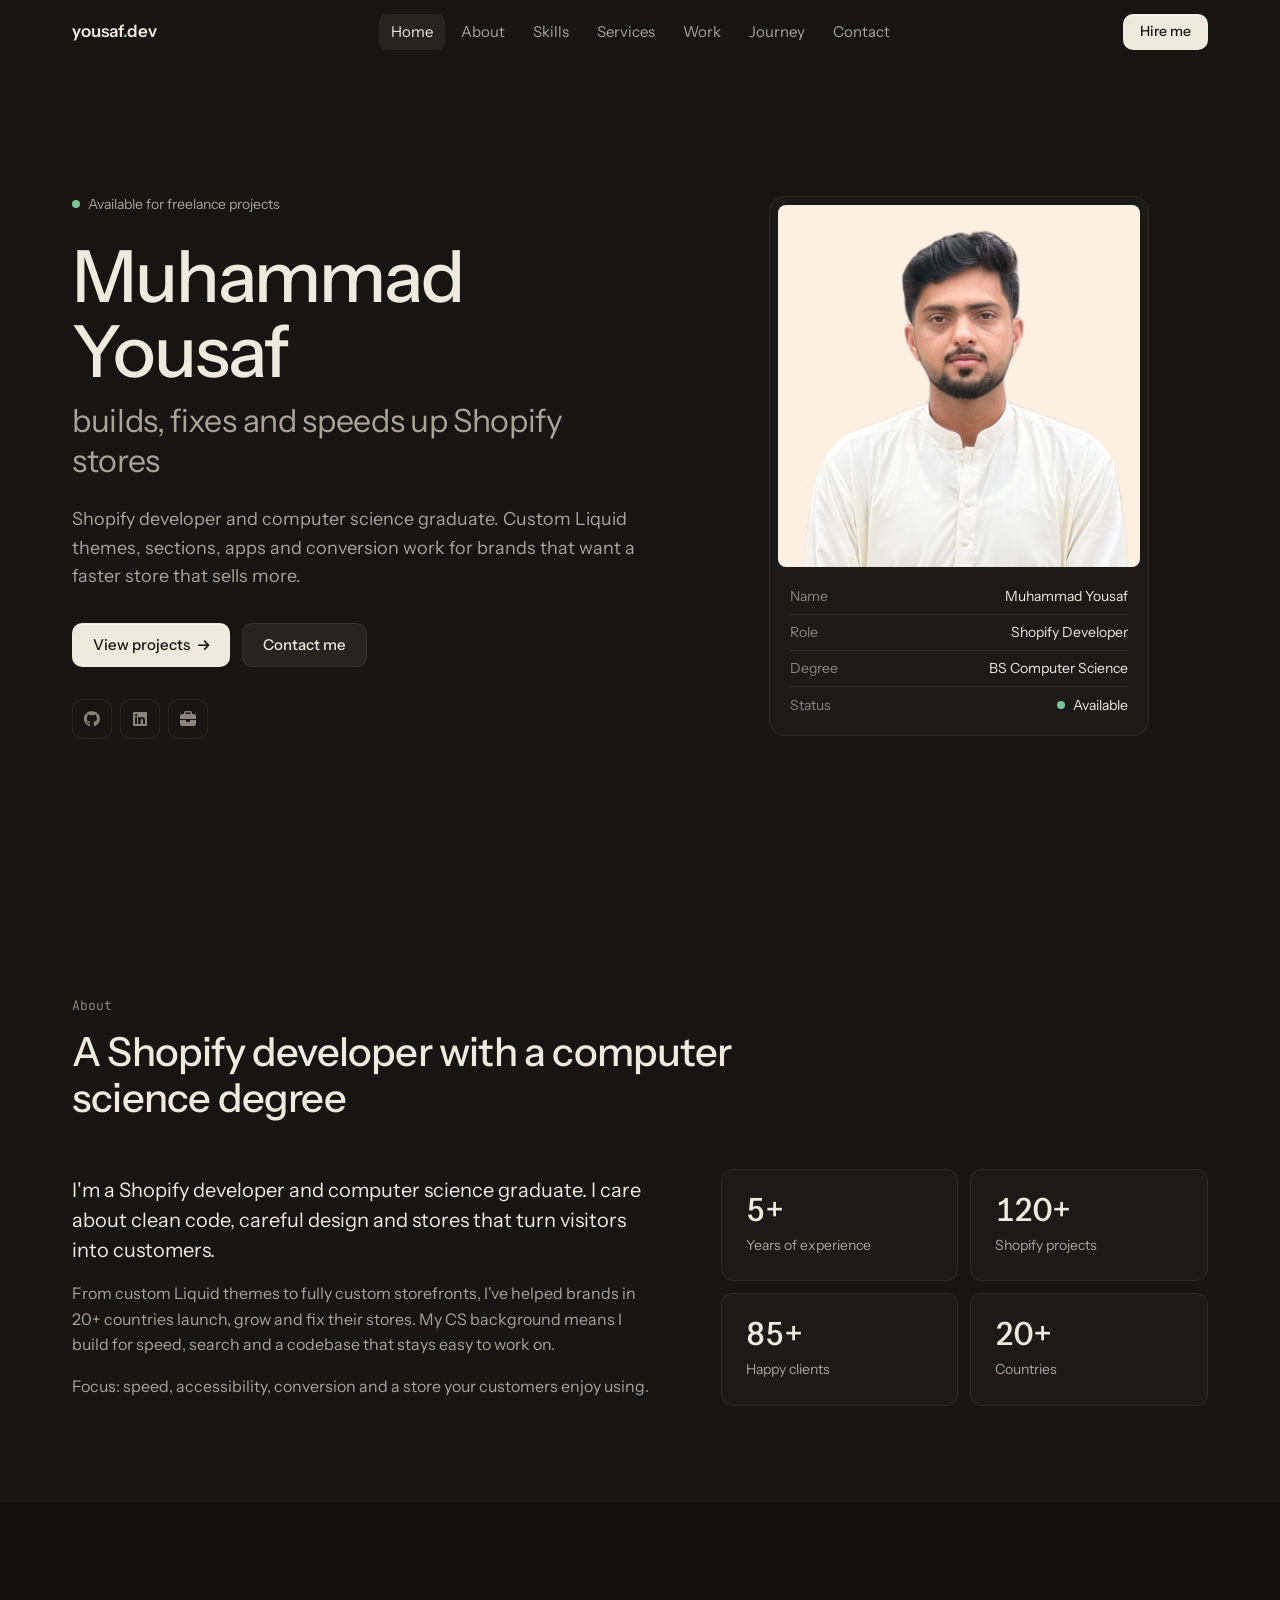
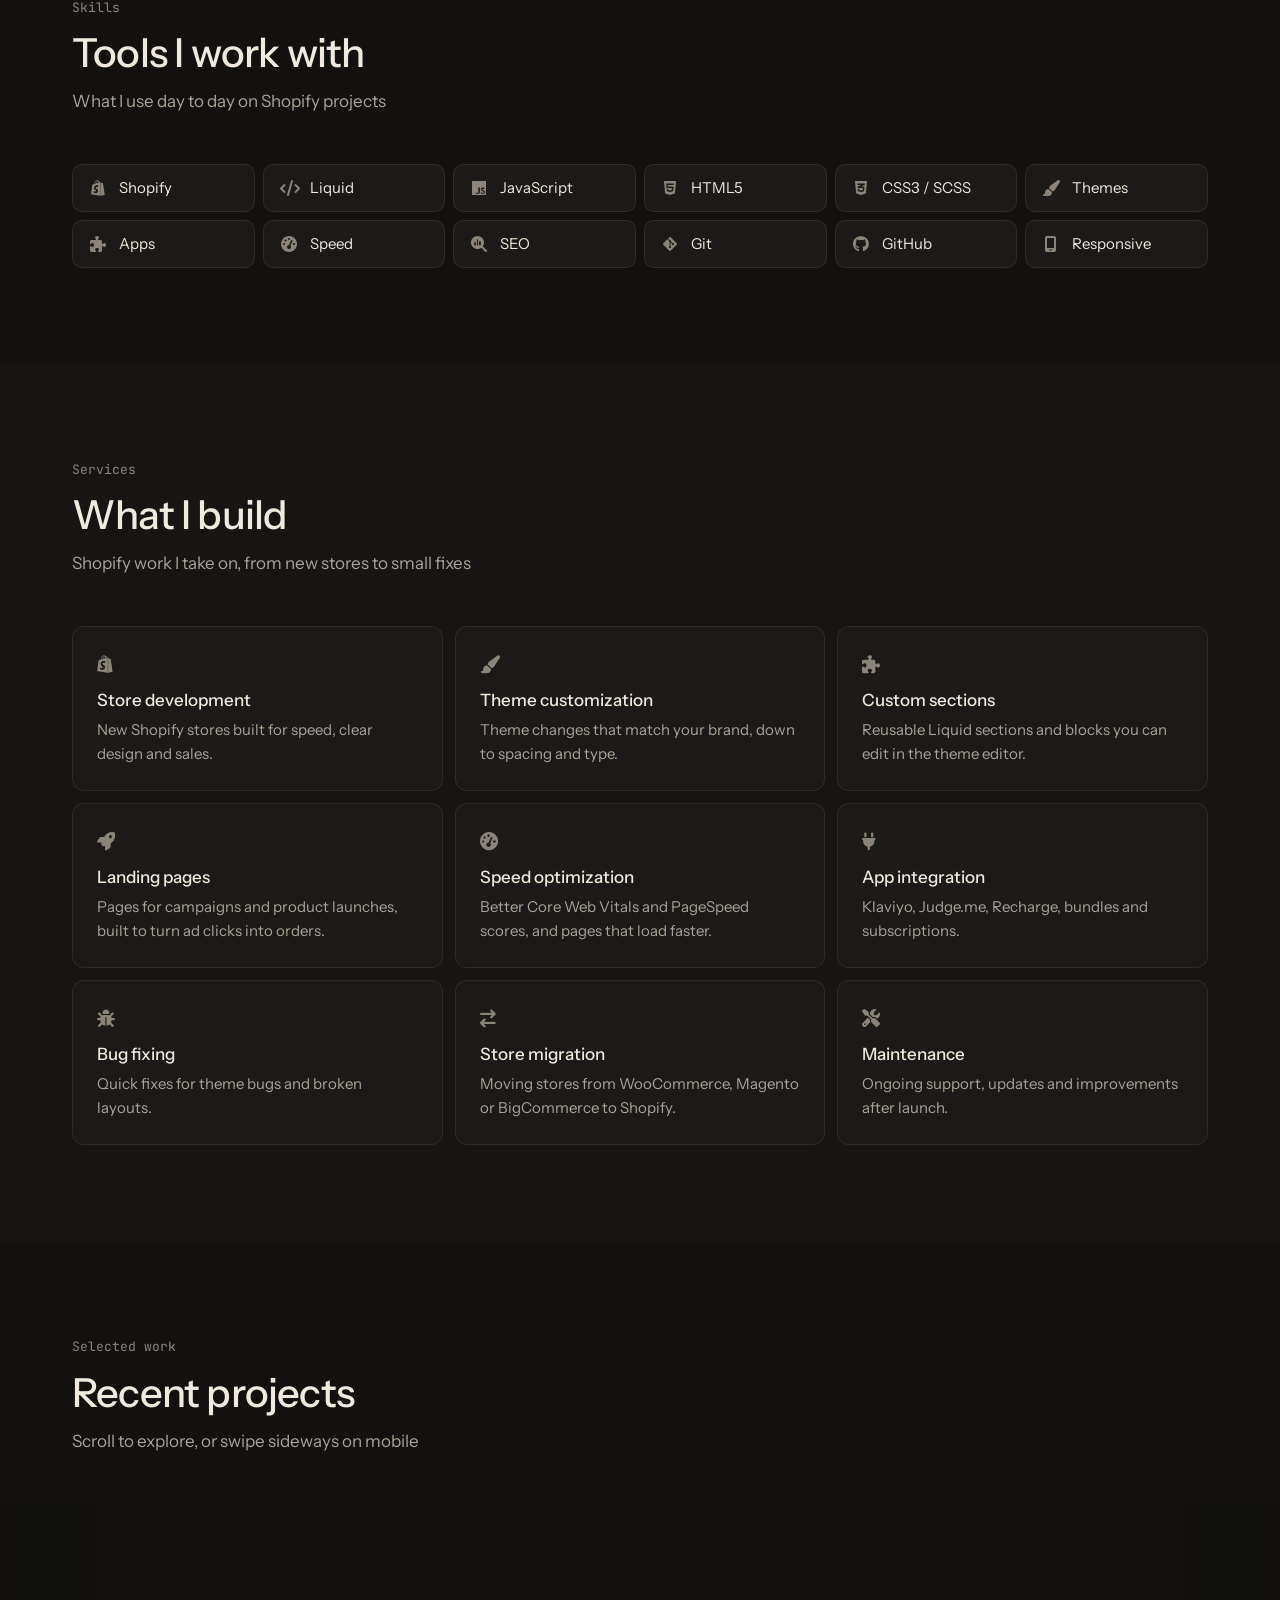
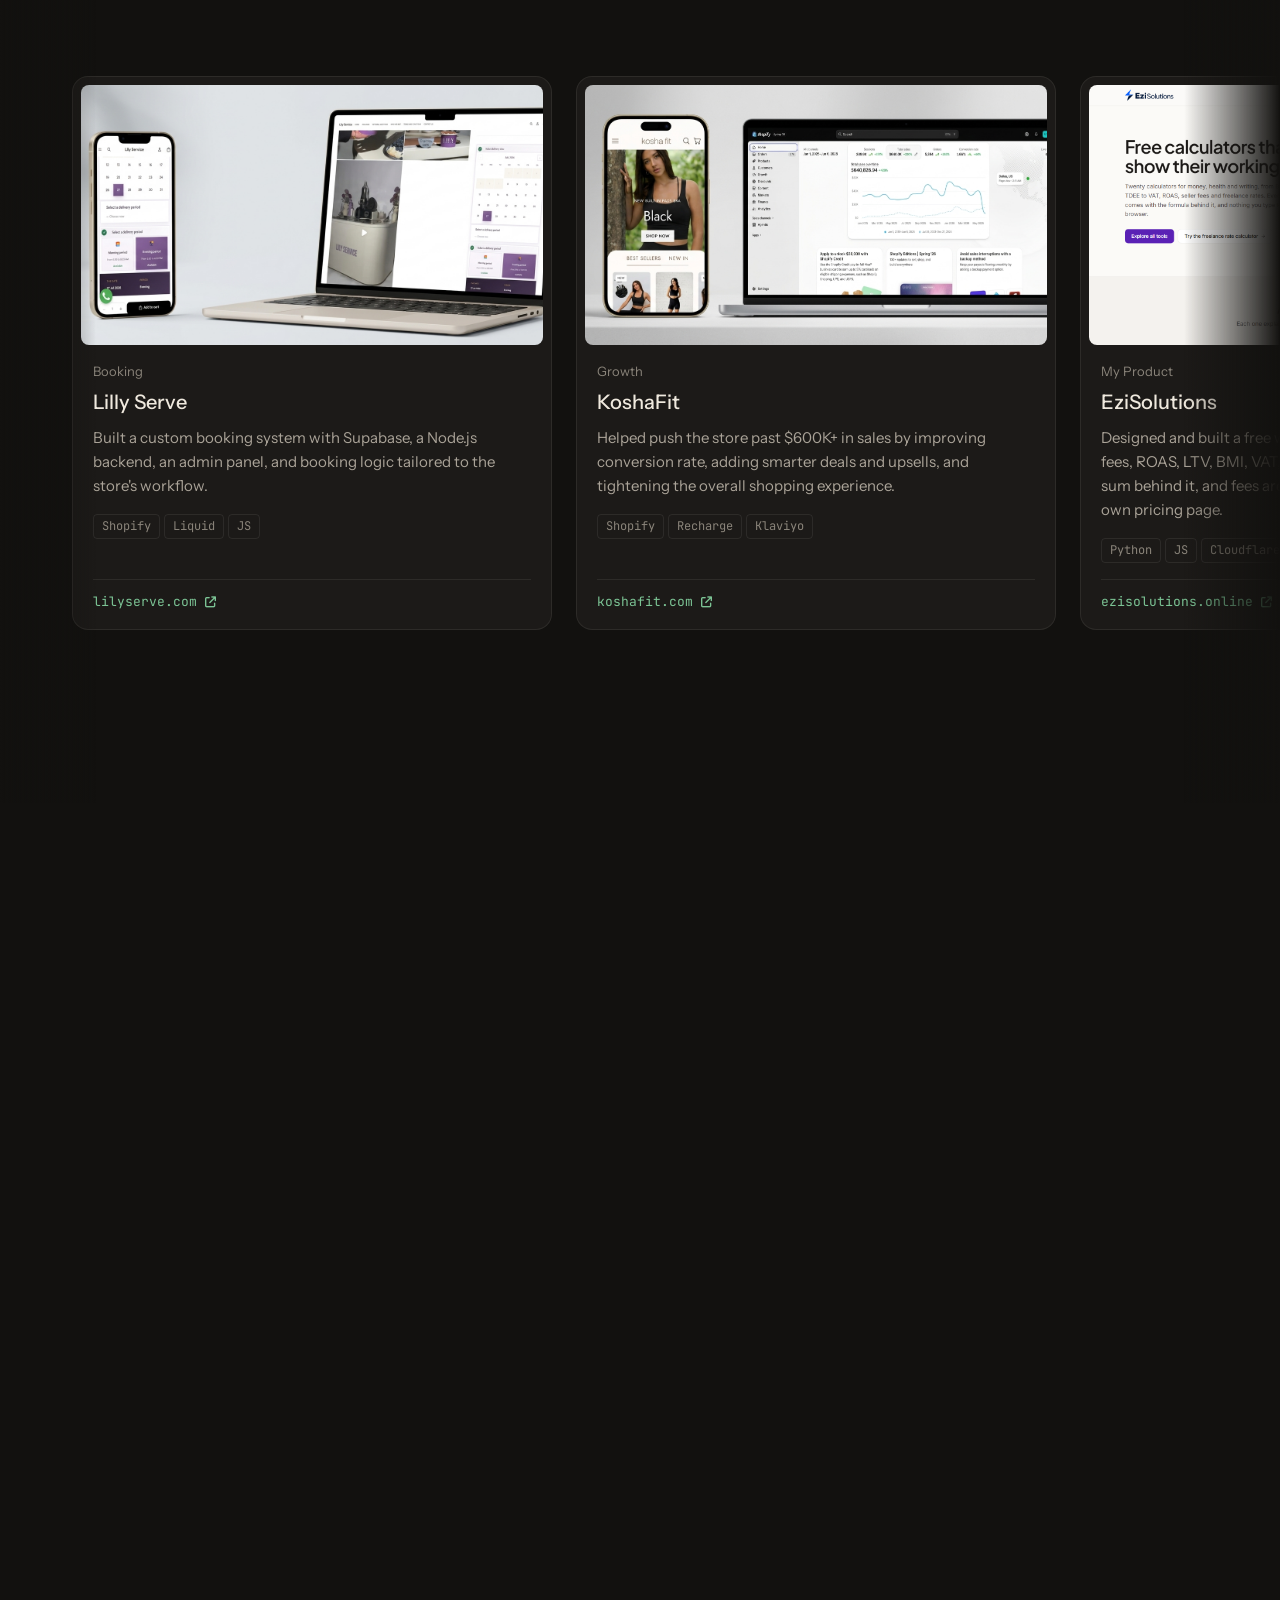
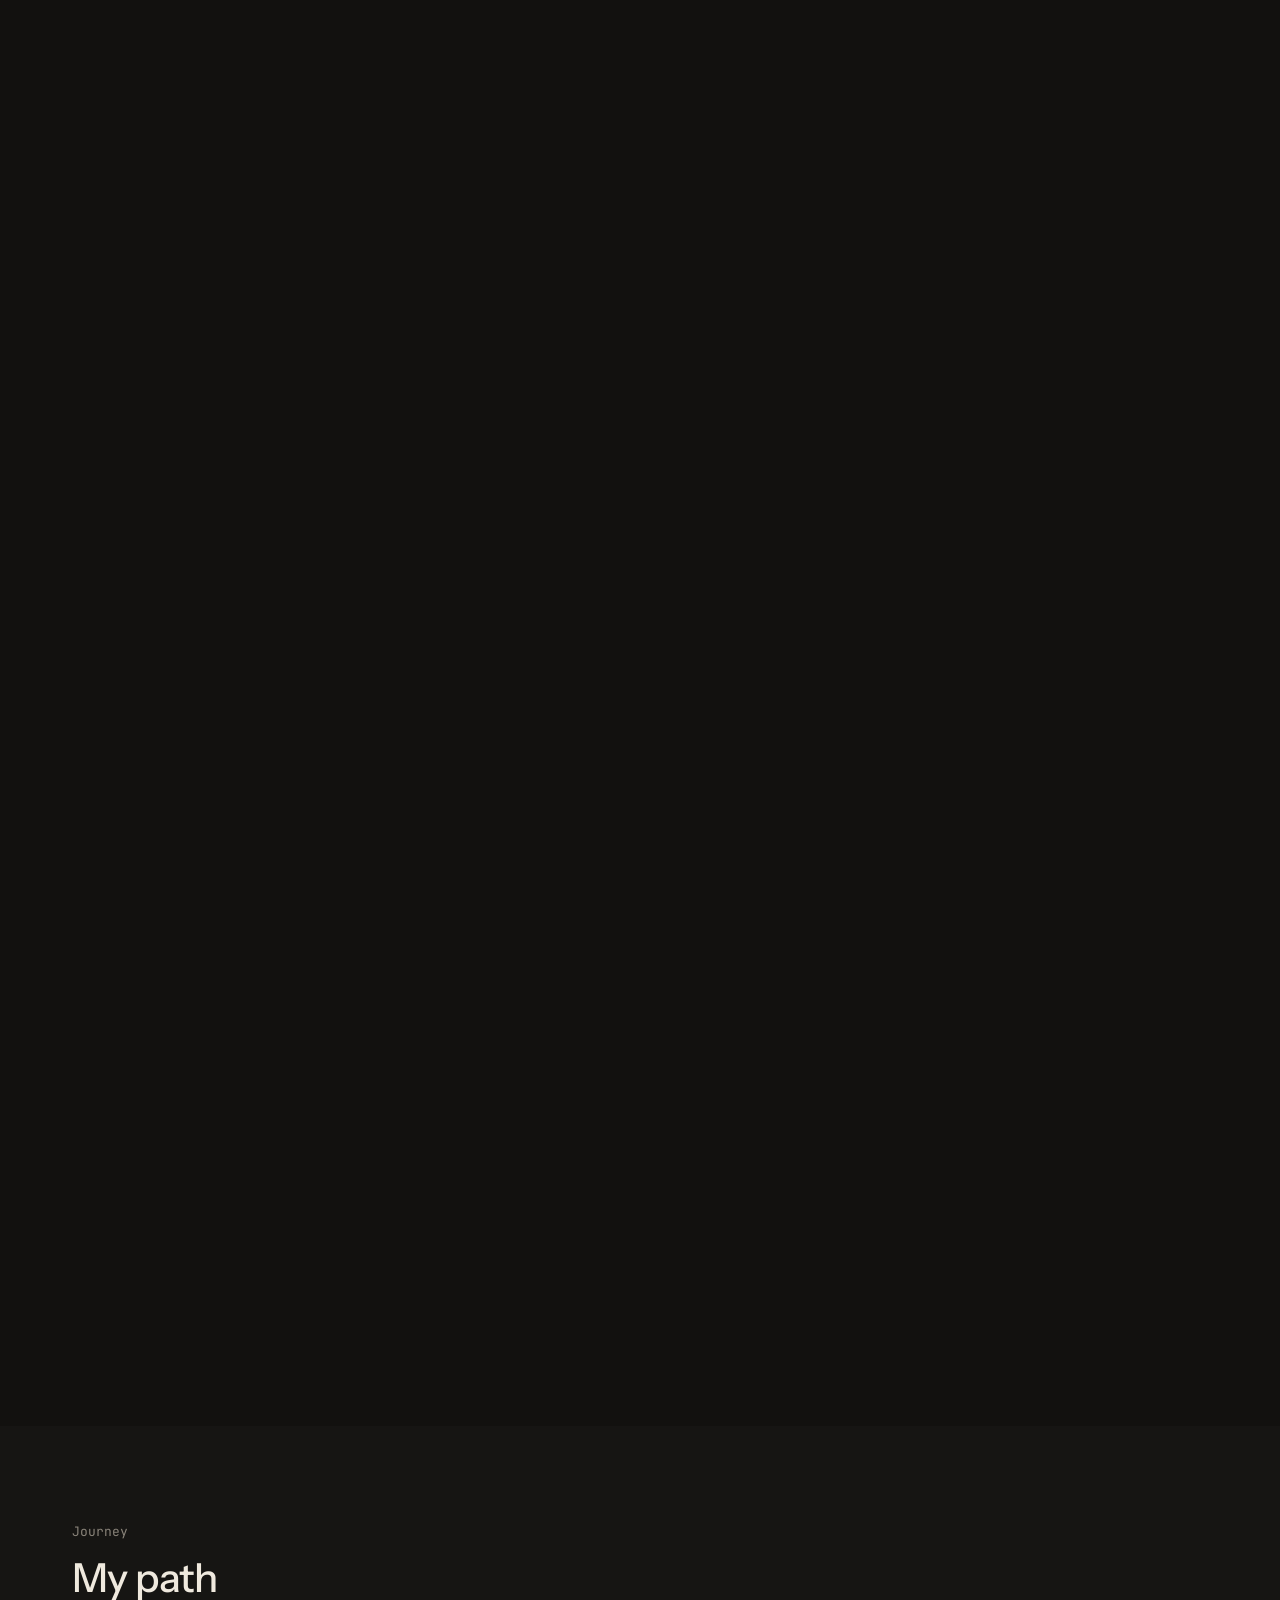
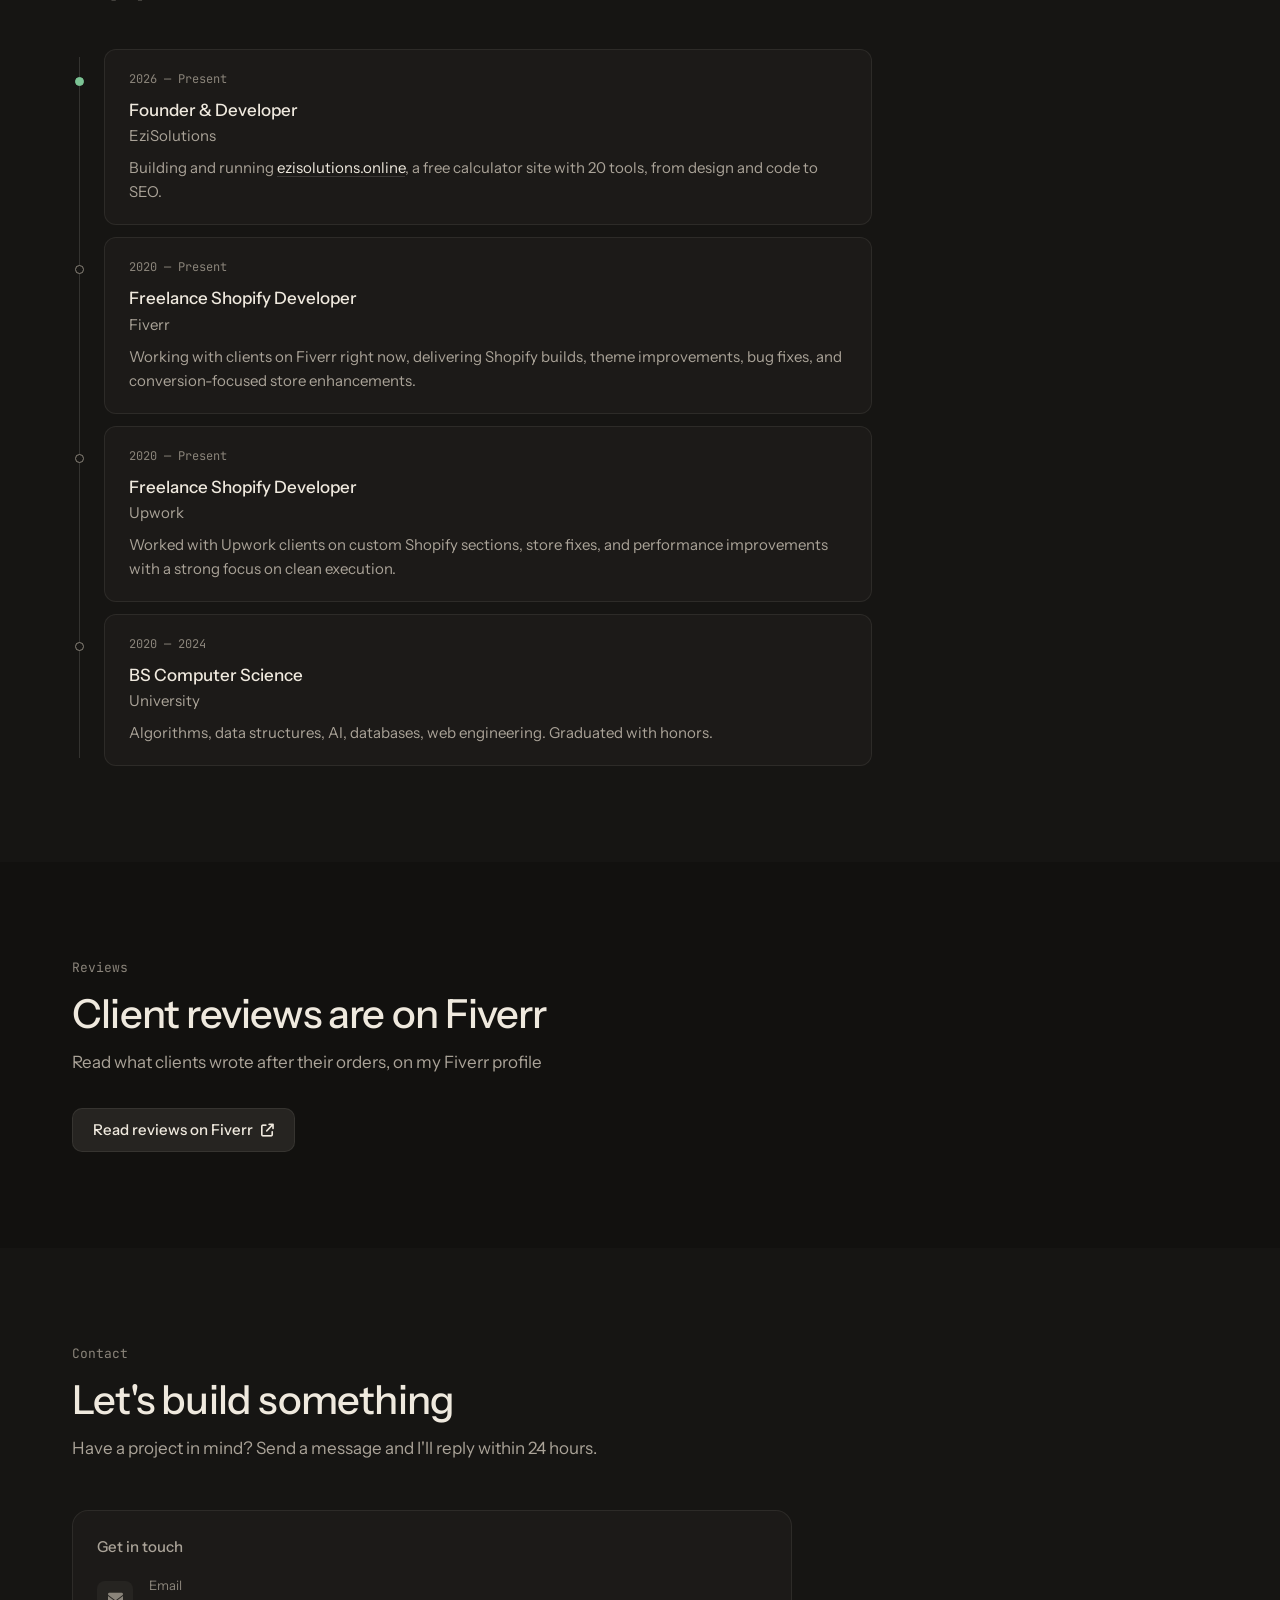
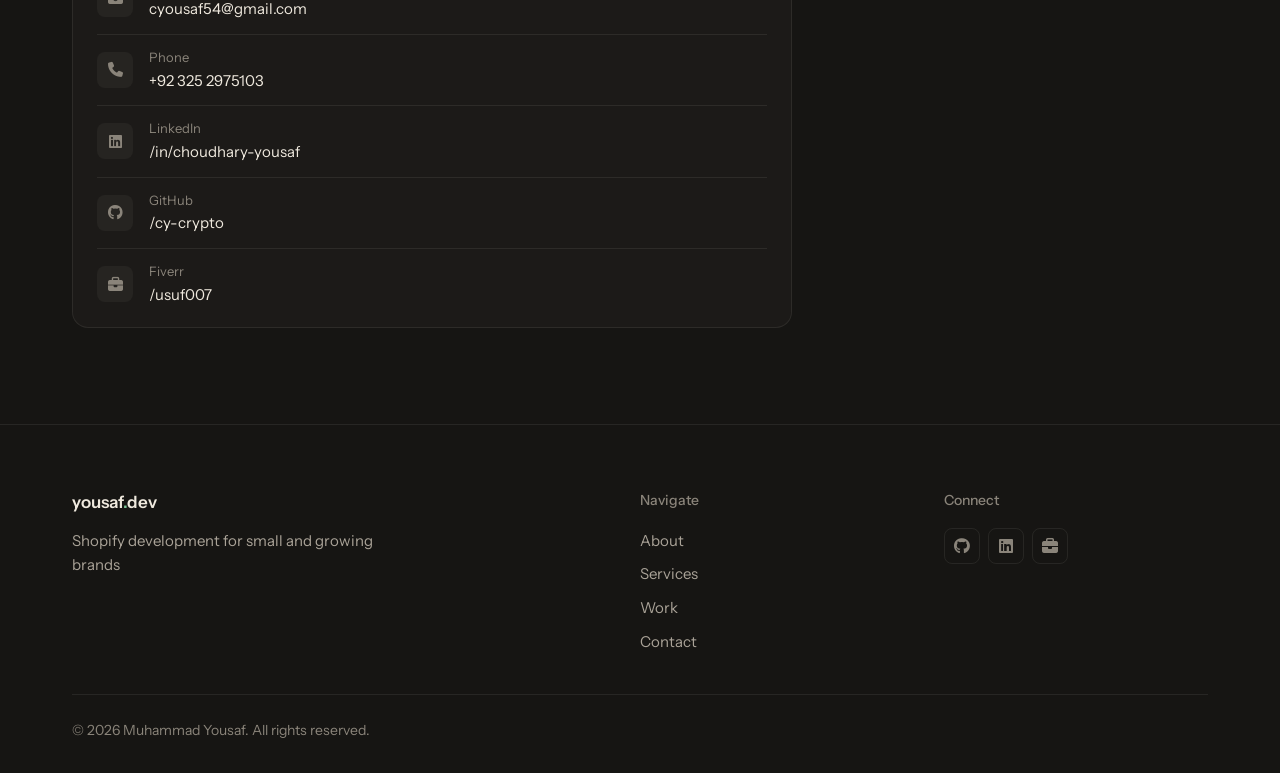
==== commit 2001caf4: "Remove placeholder jobs from Journey, rename HIDR to House Drip Doctor Co-Authored-By: Claude Opus 5" ====
--- a/index.html
+++ b/index.html
@@ -280,11 +280,11 @@
 
         <article class="work-card">
           <div class="work-media">
-            <img src="./HIDR.png" alt="HIDR" />
+            <img src="./HIDR.png" alt="House Drip Doctor" />
           </div>
           <div class="work-meta">
             <span class="work-tag">Store Design</span>
-            <h3>HIDR</h3>
+            <h3>House Drip Doctor</h3>
             <p>Designed the complete store from the ground up, focusing on structure, visual balance, and a clean shopping flow.</p>
             <div class="work-stack"><span>HTML</span><span>CSS</span><span>GSAP</span></div>
             <a href="https://housedripdoctor.com/" class="work-link" target="_blank" rel="noopener">housedripdoctor.com <i class="fas fa-arrow-up-right-from-square" aria-hidden="true"></i></a>
@@ -355,26 +355,6 @@
             <h3>BS Computer Science</h3>
             <h4>University</h4>
             <p>Algorithms, data structures, AI, databases, web engineering. Graduated with honors.</p>
-          </div>
-        </div>
-
-        <div class="timeline-item reveal">
-          <div class="timeline-dot"></div>
-          <div class="timeline-content">
-            <span class="timeline-date">2019 — 2021</span>
-            <h3>Frontend Developer</h3>
-            <h4>PixelLab Studio</h4>
-            <p>Built responsive marketing sites and e-commerce experiences for boutique brands.</p>
-          </div>
-        </div>
-
-        <div class="timeline-item reveal">
-          <div class="timeline-dot"></div>
-          <div class="timeline-content">
-            <span class="timeline-date">2018 — 2019</span>
-            <h3>Junior Web Developer</h3>
-            <h4>StartHub</h4>
-            <p>Started on landing pages and learned HTML, CSS and JavaScript on real projects.</p>
           </div>
         </div>
       </div>
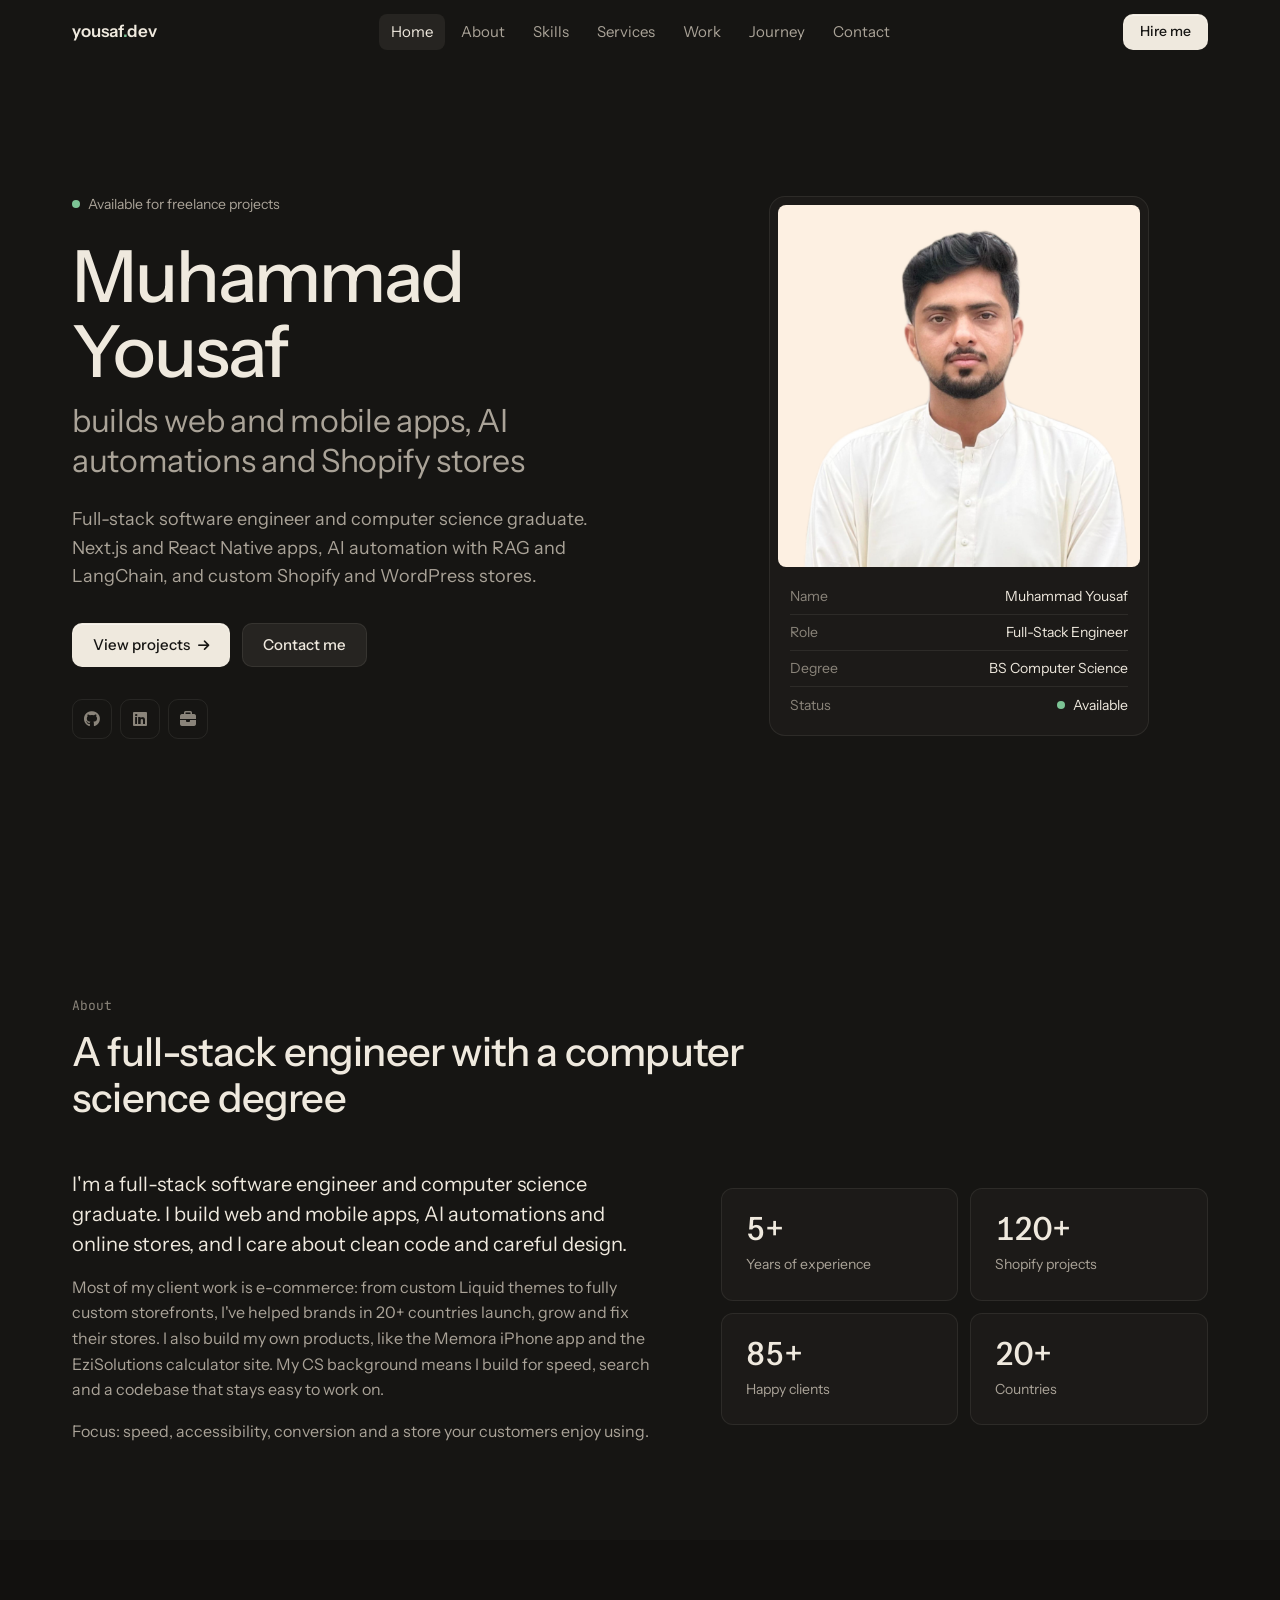
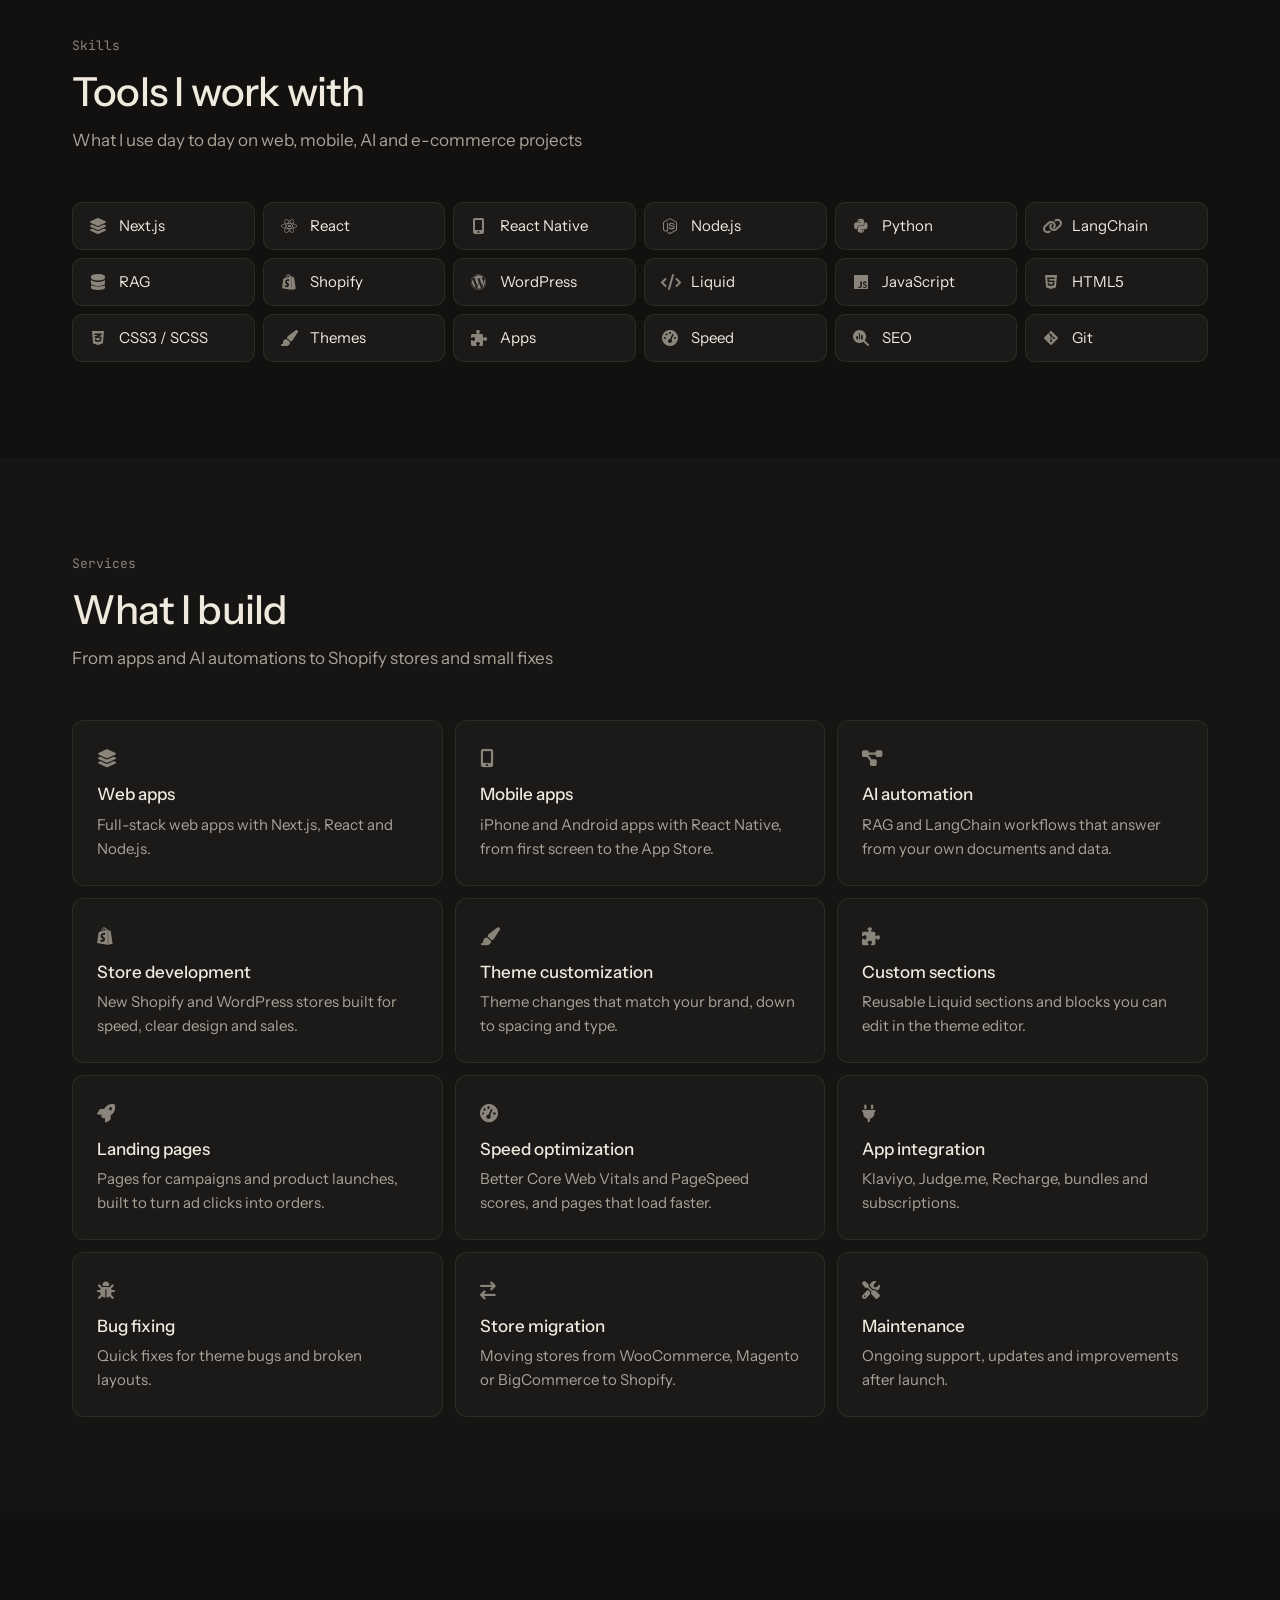
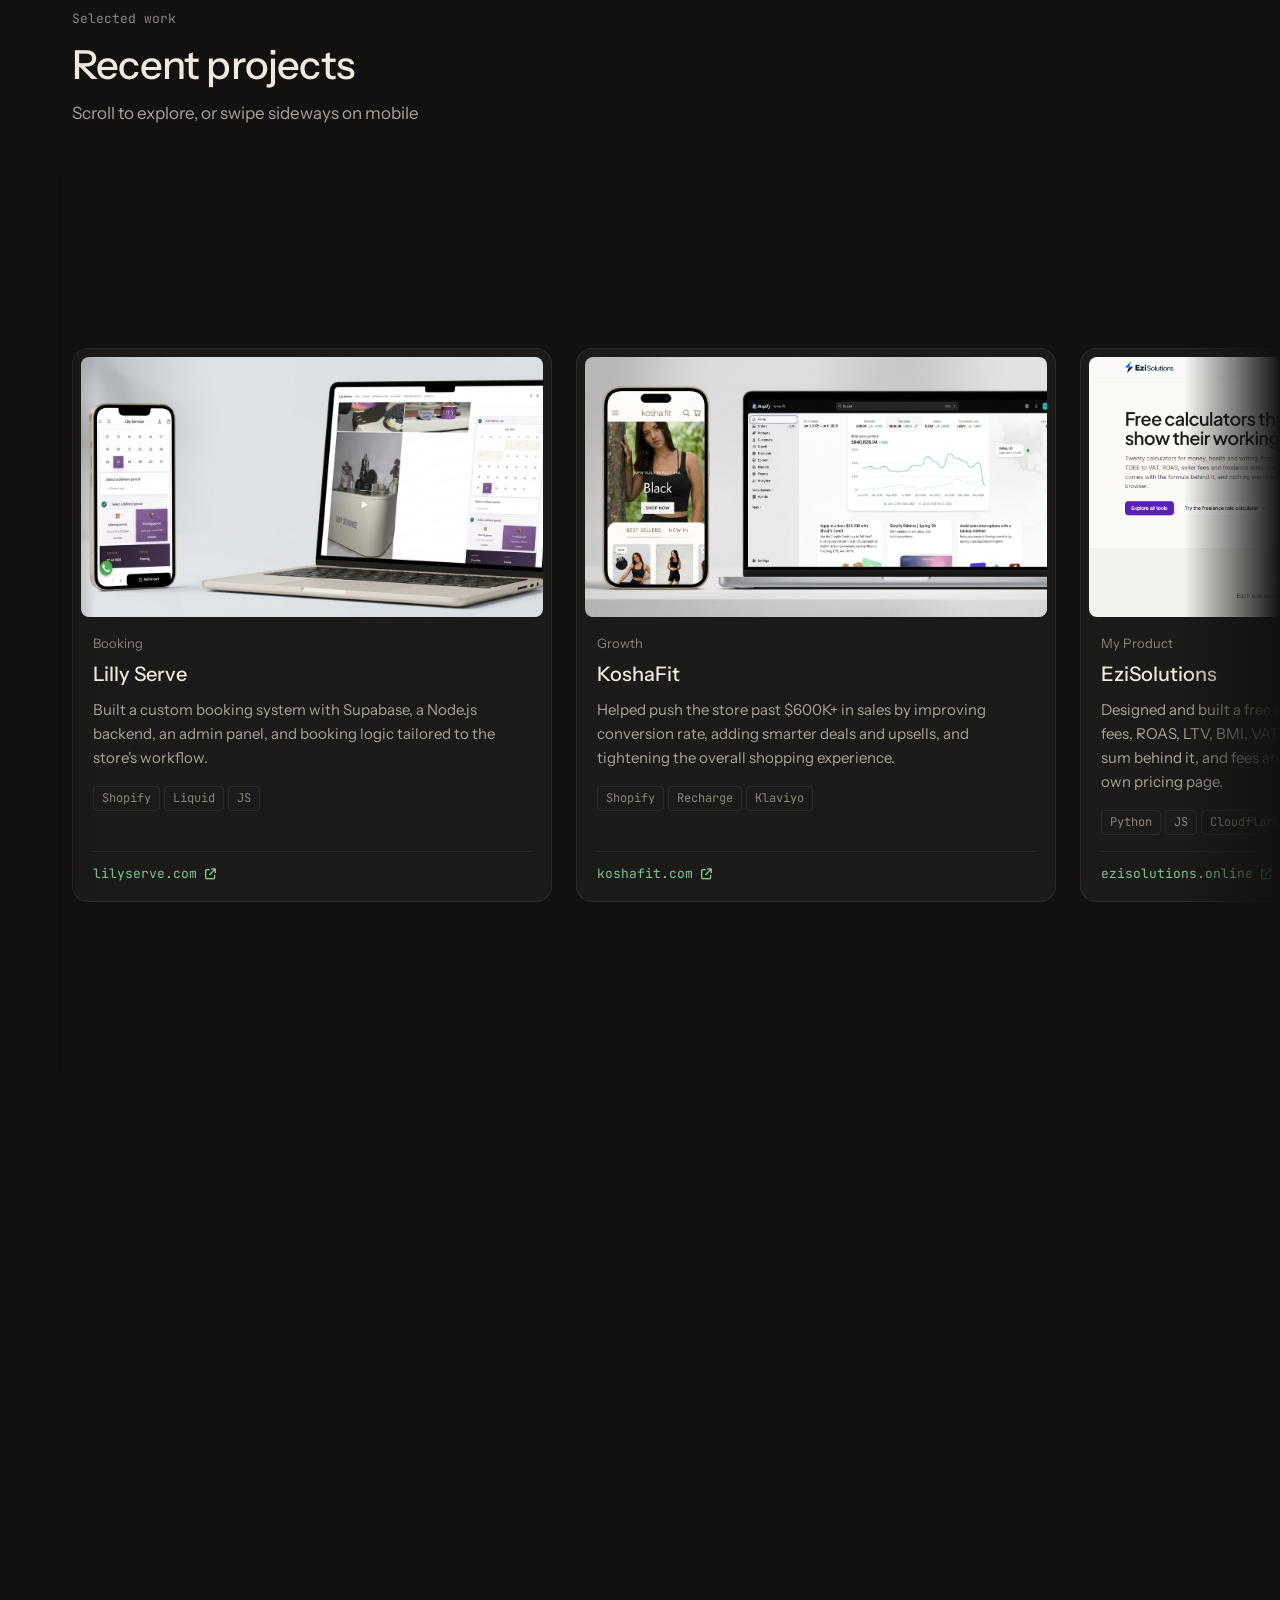
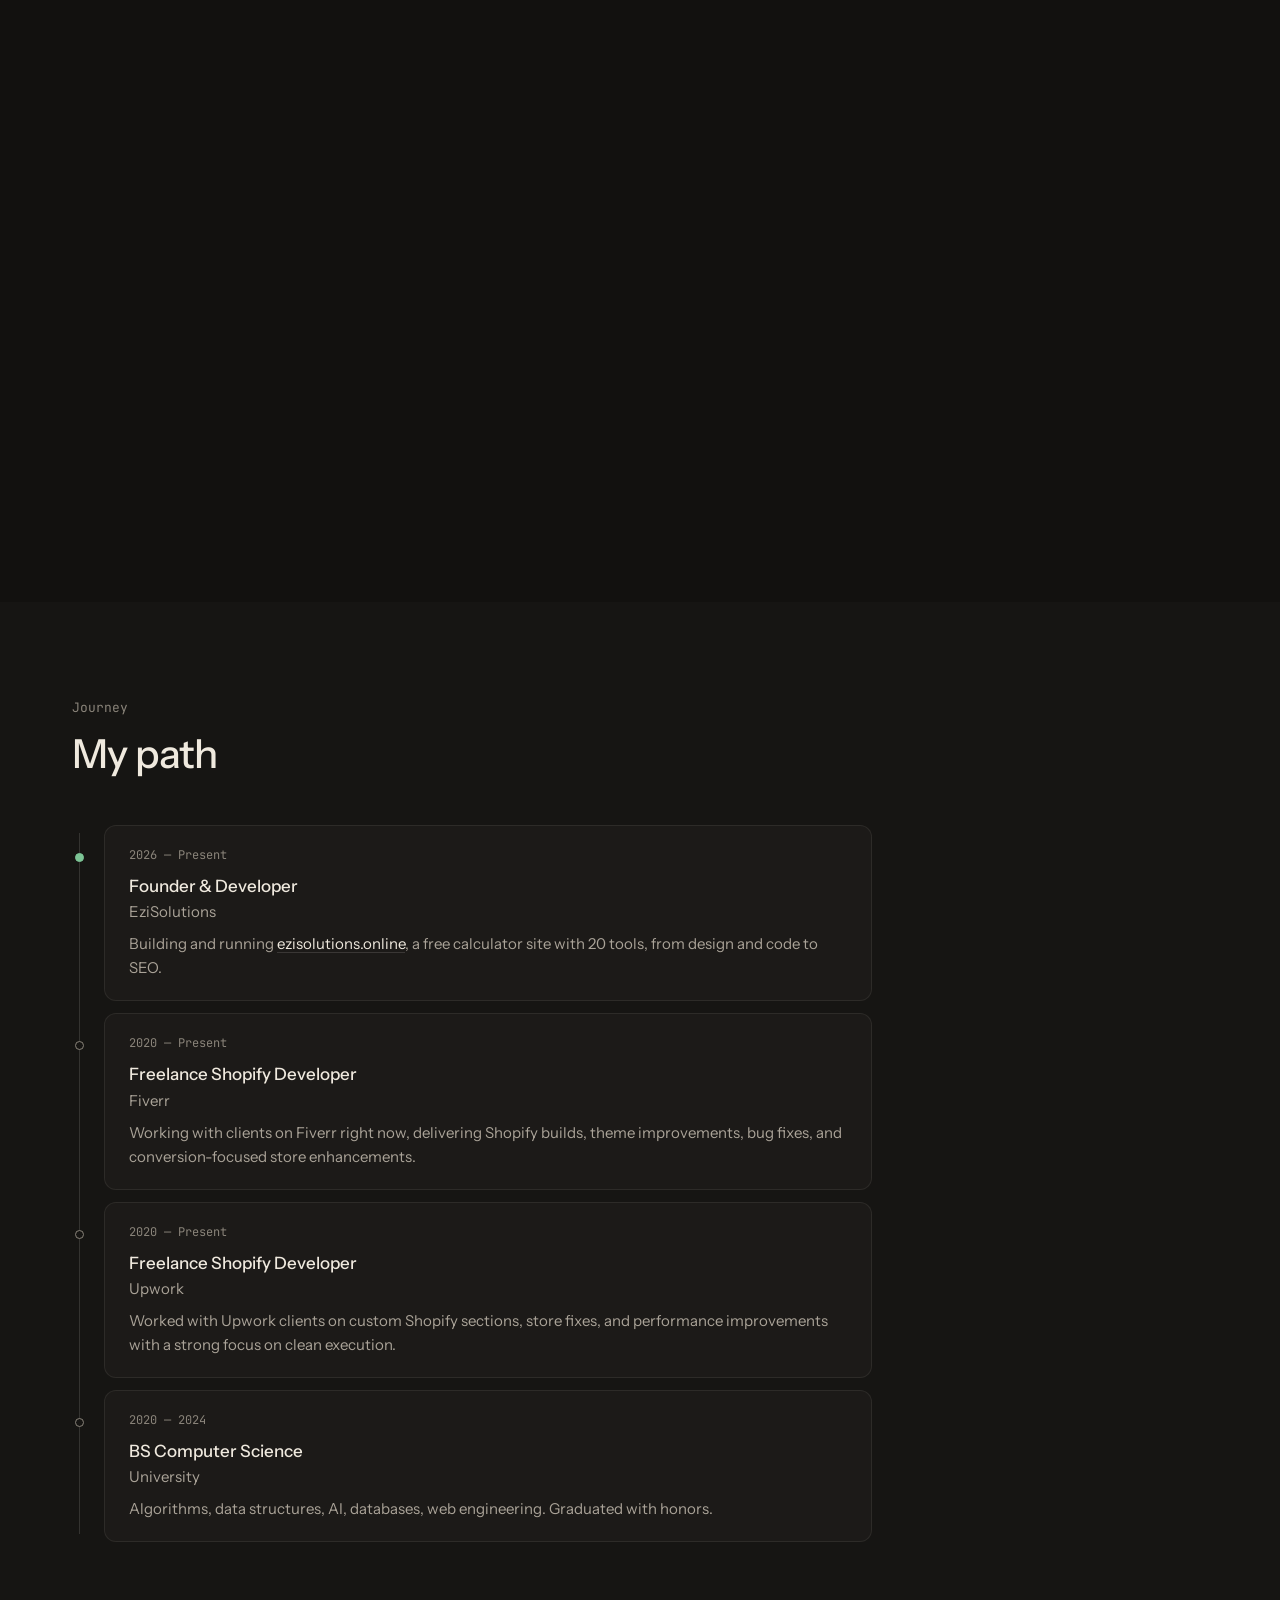
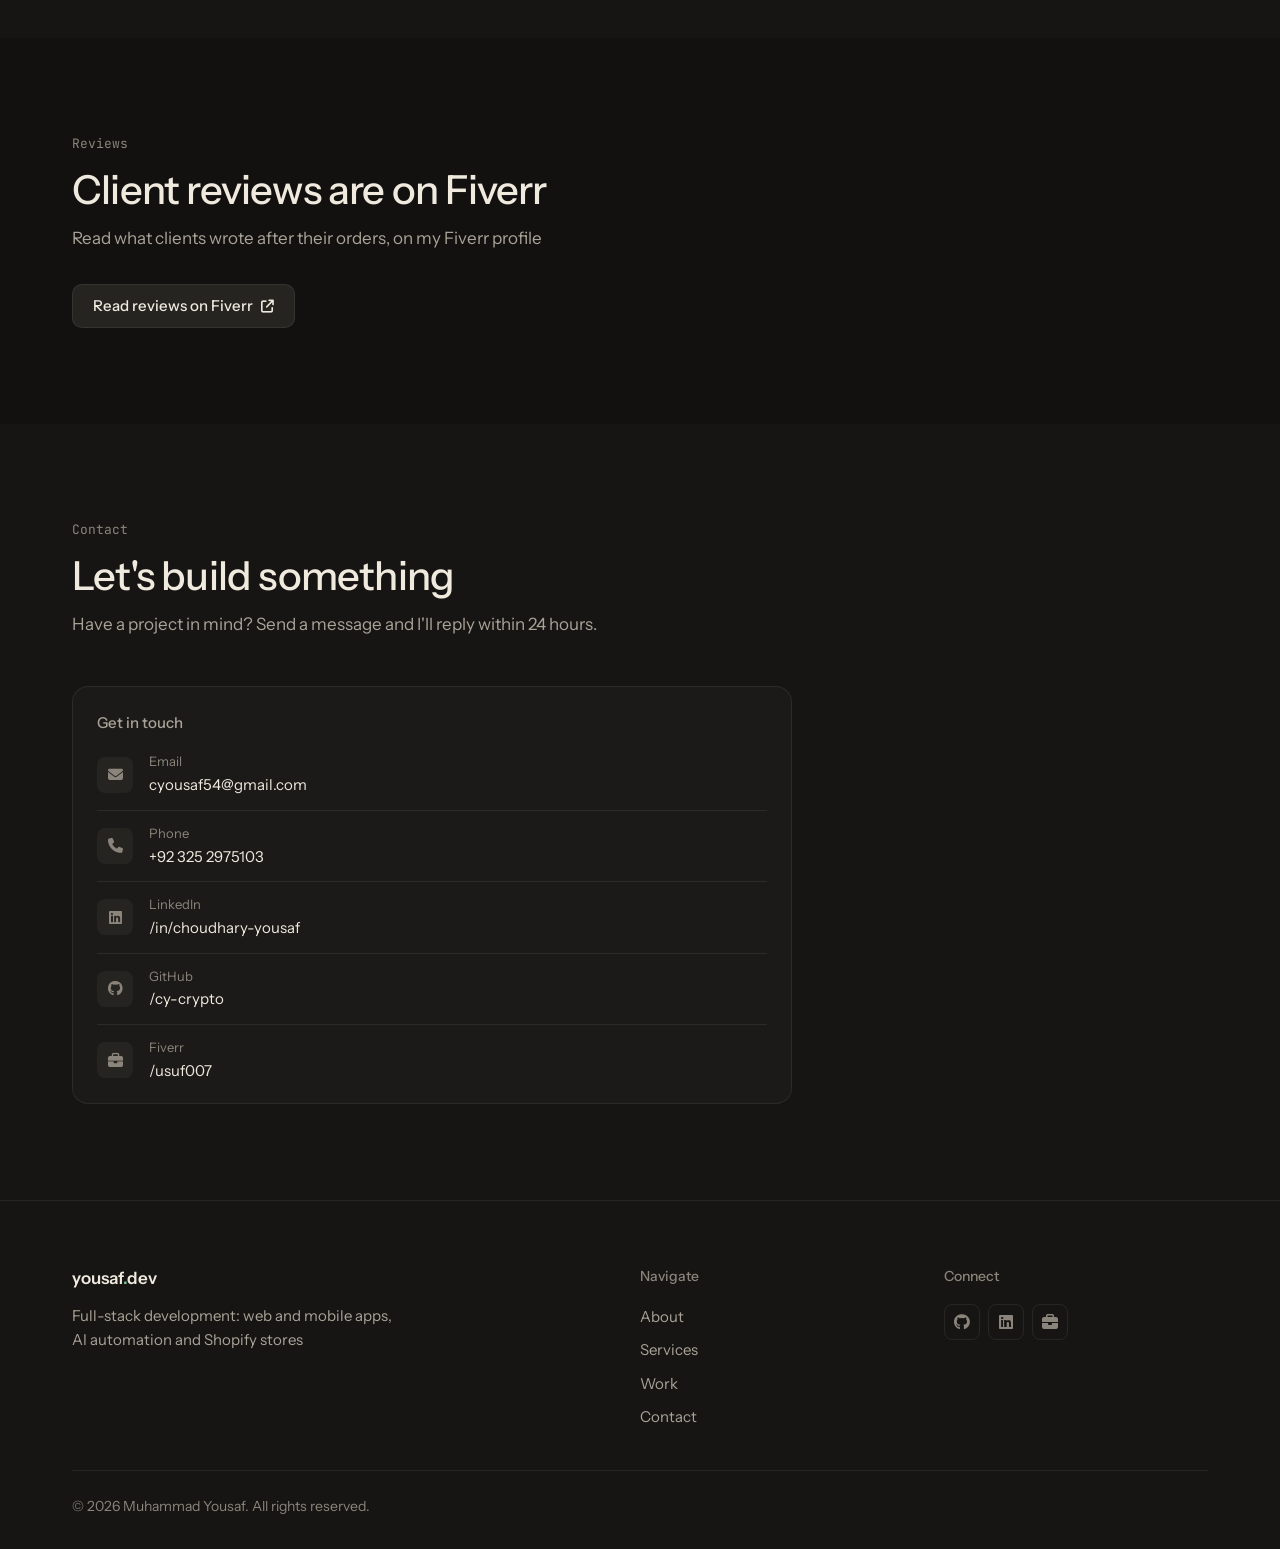
==== commit ff9fe003: "Add Memora iOS app and full-stack, AI and mobile skills Co-Authored-By: Claude Opus 5.5 <noreply@ant" ====
--- a/index.html
+++ b/index.html
@@ -4,8 +4,8 @@
   <meta charset="UTF-8" />
   <meta name="viewport" content="width=device-width, initial-scale=1.0" />
   <meta name="theme-color" content="#161513" />
-  <meta name="description" content="Muhammad Yousaf — Shopify Developer & Computer Science graduate. I build, fix and speed up Shopify stores: custom themes, sections, apps and conversion work." />
-  <title>Muhammad Yousaf — Shopify Developer</title>
+  <meta name="description" content="Muhammad Yousaf, full-stack software engineer: Next.js and React Native apps, AI automation with RAG and LangChain, and custom Shopify and WordPress stores." />
+  <title>Muhammad Yousaf — Full-Stack Software Engineer</title>
 
   <link rel="preconnect" href="https://fonts.googleapis.com" />
   <link rel="preconnect" href="https://fonts.gstatic.com" crossorigin />
@@ -54,13 +54,13 @@
 
         <h1 class="hero-title">
           <span class="hero-name">Muhammad Yousaf</span>
-          <span class="hero-role">builds, fixes and speeds up Shopify stores</span>
+          <span class="hero-role">builds web and mobile apps, AI automations and Shopify stores</span>
         </h1>
 
         <p class="hero-desc">
-          Shopify developer and computer science graduate. Custom Liquid themes,
-          sections, apps and conversion work for brands that want a faster store
-          that sells more.
+          Full-stack software engineer and computer science graduate. Next.js and
+          React Native apps, AI automation with RAG and LangChain, and custom
+          Shopify and WordPress stores.
         </p>
 
         <div class="hero-buttons">
@@ -86,7 +86,7 @@
           </div>
           <div class="hero-card-data">
             <div class="data-row"><span>Name</span><span>Muhammad Yousaf</span></div>
-            <div class="data-row"><span>Role</span><span>Shopify Developer</span></div>
+            <div class="data-row"><span>Role</span><span>Full-Stack Engineer</span></div>
             <div class="data-row"><span>Degree</span><span>BS Computer Science</span></div>
             <div class="data-row"><span>Status</span><span class="data-status"><span class="status-dot" aria-hidden="true"></span>Available</span></div>
           </div>
@@ -100,18 +100,21 @@
     <div class="container">
       <div class="section-head reveal">
         <span class="eyebrow">About</span>
-        <h2 class="section-title">A Shopify developer with a computer science degree</h2>
+        <h2 class="section-title">A full-stack engineer with a computer science degree</h2>
       </div>
 
       <div class="about-grid">
         <div class="about-content reveal">
           <p class="lead">
-            I'm a Shopify developer and computer science graduate. I care about clean code,
-            careful design and stores that turn visitors into customers.
+            I'm a full-stack software engineer and computer science graduate. I build web
+            and mobile apps, AI automations and online stores, and I care about clean code
+            and careful design.
           </p>
           <p>
-            From custom Liquid themes to fully custom storefronts, I've helped brands
-            in 20+ countries launch, grow and fix their stores. My CS background means
+            Most of my client work is e-commerce: from custom Liquid themes to fully custom
+            storefronts, I've helped brands in 20+ countries launch, grow and fix their stores.
+            I also build my own products, like the Memora iPhone app and the EziSolutions
+            calculator site. My CS background means
             I build for speed, search and a codebase that stays easy to work on.
           </p>
           <p>
@@ -148,11 +151,19 @@
       <div class="section-head reveal">
         <span class="eyebrow">Skills</span>
         <h2 class="section-title">Tools I work with</h2>
-        <p class="section-sub">What I use day to day on Shopify projects</p>
+        <p class="section-sub">What I use day to day on web, mobile, AI and e-commerce projects</p>
       </div>
 
       <div class="skills-grid">
+        <div class="skill-card reveal"><i class="fas fa-layer-group" aria-hidden="true"></i><span>Next.js</span></div>
+        <div class="skill-card reveal"><i class="fab fa-react" aria-hidden="true"></i><span>React</span></div>
+        <div class="skill-card reveal"><i class="fas fa-mobile-screen-button" aria-hidden="true"></i><span>React Native</span></div>
+        <div class="skill-card reveal"><i class="fab fa-node-js" aria-hidden="true"></i><span>Node.js</span></div>
+        <div class="skill-card reveal"><i class="fab fa-python" aria-hidden="true"></i><span>Python</span></div>
+        <div class="skill-card reveal"><i class="fas fa-link" aria-hidden="true"></i><span>LangChain</span></div>
+        <div class="skill-card reveal"><i class="fas fa-database" aria-hidden="true"></i><span>RAG</span></div>
         <div class="skill-card reveal"><i class="fab fa-shopify"></i><span>Shopify</span></div>
+        <div class="skill-card reveal"><i class="fab fa-wordpress" aria-hidden="true"></i><span>WordPress</span></div>
         <div class="skill-card reveal"><i class="fas fa-code"></i><span>Liquid</span></div>
         <div class="skill-card reveal"><i class="fab fa-js"></i><span>JavaScript</span></div>
         <div class="skill-card reveal"><i class="fab fa-html5"></i><span>HTML5</span></div>
@@ -162,8 +173,6 @@
         <div class="skill-card reveal"><i class="fas fa-gauge-high"></i><span>Speed</span></div>
         <div class="skill-card reveal"><i class="fas fa-magnifying-glass-chart"></i><span>SEO</span></div>
         <div class="skill-card reveal"><i class="fab fa-git-alt"></i><span>Git</span></div>
-        <div class="skill-card reveal"><i class="fab fa-github" aria-hidden="true"></i><span>GitHub</span></div>
-        <div class="skill-card reveal"><i class="fas fa-mobile-screen"></i><span>Responsive</span></div>
       </div>
     </div>
   </section>
@@ -174,14 +183,29 @@
       <div class="section-head reveal">
         <span class="eyebrow">Services</span>
         <h2 class="section-title">What I build</h2>
-        <p class="section-sub">Shopify work I take on, from new stores to small fixes</p>
+        <p class="section-sub">From apps and AI automations to Shopify stores and small fixes</p>
       </div>
 
       <div class="services-grid">
+        <div class="service-card reveal">
+          <div class="service-icon"><i class="fas fa-layer-group" aria-hidden="true"></i></div>
+          <h3>Web apps</h3>
+          <p>Full-stack web apps with Next.js, React and Node.js.</p>
+        </div>
+        <div class="service-card reveal">
+          <div class="service-icon"><i class="fas fa-mobile-screen-button" aria-hidden="true"></i></div>
+          <h3>Mobile apps</h3>
+          <p>iPhone and Android apps with React Native, from first screen to the App Store.</p>
+        </div>
+        <div class="service-card reveal">
+          <div class="service-icon"><i class="fas fa-diagram-project" aria-hidden="true"></i></div>
+          <h3>AI automation</h3>
+          <p>RAG and LangChain workflows that answer from your own documents and data.</p>
+        </div>
         <div class="service-card reveal">
           <div class="service-icon"><i class="fab fa-shopify"></i></div>
           <h3>Store development</h3>
-          <p>New Shopify stores built for speed, clear design and sales.</p>
+          <p>New Shopify and WordPress stores built for speed, clear design and sales.</p>
         </div>
         <div class="service-card reveal">
           <div class="service-icon"><i class="fas fa-paintbrush"></i></div>
@@ -275,6 +299,19 @@
             <p>Designed and built a free website of 20 online calculators (seller fees, ROAS, LTV, BMI, VAT, loans). Every result shows the exact sum behind it, and fees are checked against each company's own pricing page.</p>
             <div class="work-stack"><span>Python</span><span>JS</span><span>Cloudflare</span></div>
             <a href="https://ezisolutions.online" class="work-link" target="_blank" rel="noopener">ezisolutions.online <i class="fas fa-arrow-up-right-from-square" aria-hidden="true"></i></a>
+          </div>
+        </article>
+
+        <article class="work-card">
+          <div class="work-media">
+            <img src="./Memora.png" alt="Memora: Memories to Photos iPhone app screens" />
+          </div>
+          <div class="work-meta">
+            <span class="work-tag">iOS app</span>
+            <h3>Memora: Memories to Photos</h3>
+            <p>An iPhone app that imports your Snapchat Memories export into Apple Photos with the original capture dates and locations, so old photos land in the right place. Everything stays on the phone.</p>
+            <div class="work-stack"><span>iOS</span><span>Apple Photos</span><span>App Store</span></div>
+            <a href="https://apps.apple.com/us/app/memora-memories-to-photos/id6816244455" class="work-link" target="_blank" rel="noopener">apps.apple.com <i class="fas fa-arrow-up-right-from-square" aria-hidden="true"></i></a>
           </div>
         </article>
 
@@ -423,7 +460,7 @@
           <a href="#home" class="logo">
             <span class="logo-text">yousaf<span class="logo-dot">.</span>dev</span>
           </a>
-          <p class="footer-tag">Shopify development for small and growing brands</p>
+          <p class="footer-tag">Full-stack development: web and mobile apps, AI automation and Shopify stores</p>
         </div>
         <div>
           <h4>Navigate</h4>
